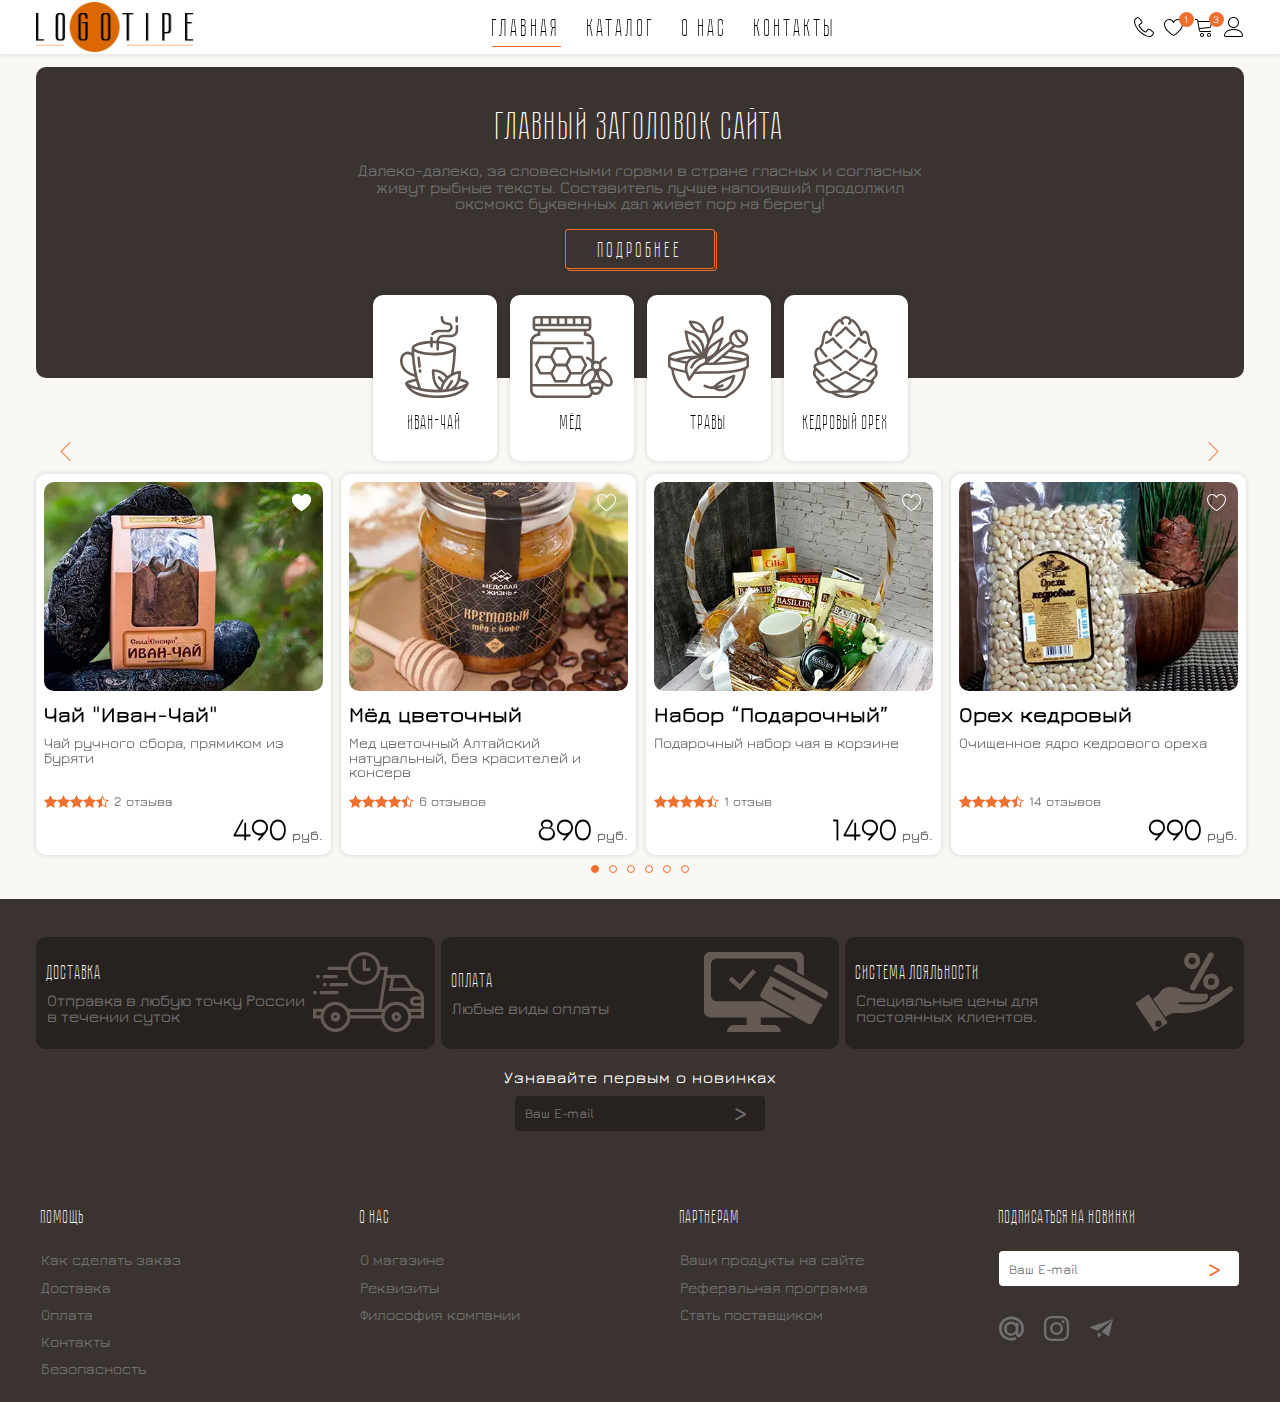
==== index.html @ 1c555ae3 "start project" ====
<!DOCTYPE html>
<html lang="en">
<head>
	<meta charset="UTF-8">
	<meta name="viewport" content="width=device-width, initial-scale=1, maximum-scale=1">
	<meta http-equiv="X-UA-Compatible" content="ae=edge">
	<meta name="format-detection" content="telephone=no">
	<title>Document</title>
	<meta name="keywords" content="keywords">
	<meta name="Description" content="Description">
	<meta property="og:url" content="https://site.ru">
	<meta property="og:image" content="https://site.ru/img/image.jpg">
	<link rel="shortcut icon" href="img/icons/favicon.ico">
	<link rel="stylesheet" href="css/libs.min.css">
	<link rel="stylesheet" href="css/style.min.css">
</head>

<body>
	<div class="wrapper">
		<div class="content">
			<header class="header">
	<div class="header__container _container">
		<div class="header__body">
			<a class="header__logo" href="#" title="На главную">
				<img src="img/logo.png" alt="Logotipe">
			</a>
			<div class="header__menu menu">
				<div class="menu__btn">
					<span></span>
				</div>
				<nav class="menu__body">
					<ul class="menu__list">
						<li class="menu__row">
							<a class="menu__link _active" href="#" title="На главную">Главная</a>
						</li>
						<li class="menu__row">
							<a class="menu__link " href="#" title="В каталог">Каталог</a>
						</li>
						<li class="menu__row">
							<a class="menu__link " href="#" title="О нас">О нас</a>
						</li>
						<li class="menu__row">
							<a class="menu__link " href="#" title="Наши контакты">Контакты</a>
						</li>
					</ul>
				</nav>
			</div>
			<div class="header__buttons">
				<a class="header__btn header__phone" href="tel:+79140095858" target="blank" title="Позвонить">
					<img src="img/phone.svg" alt="Tel on phone">
				</a>
				<a class="header__btn header__favorites" href="#" title="Избранное">
					<img src="img/heart_top.svg" alt="Favorites">
					<span class="header__quantity quantity__favorites">1</span>
				</a>
				<a class="header__btn header__cart" href="#" title="Корзина">
					<img src="img/cart.svg" alt="Cart">
					<span class="header__quantity quantity__cart">3</span>
				</a>
				<a class="header__btn header__profile" href="#" title="Профиль">
					<img src="img/user.svg" alt="Profile">
				</a>
			</div>
		</div>
	</div>
</header>
			<main class="main">
				<section class="top">
					<div class="_container">
						<div class="top__body">
							<h1 class="top__title">Главный заголовок сайта</h1>
							<p class="top__descr">Далеко-далеко, за словесными горами в стране гласных и согласных живут рыбные
								тексты. Составитель лучше напоивший продолжил оксмокс буквенных дал живет пор на берегу!</p>
							<a href="#" class="top__btn btn" title="Подробнее"><span>Подробнее</span></a>
						</div>
						<div class="top__categories categories">
							<nav class="categories__menu">
								<ul class="categories__list">
									<li class="categories__row">
										<a class="categories__link" href="#" title="Иван-Чай">
											<img class="categories__icon" src="img/tea.svg" alt="Tea" />
											<div class="categories__name">Иван-Чай</div>
										</a>
									</li>
									<li class="categories__row">
										<a class="categories__link" href="#" title="Мёд">
											<img class="categories__icon" src="img/honey.svg" alt="Honey" />
											<div class="categories__name">Мёд</div>
										</a>
									</li>
									<li class="categories__row">
										<a class="categories__link" href="#" title="Травы">
											<img class="categories__icon" src="img/herbs.svg" alt="Herbs" />
											<div class="categories__name">Травы</div>
										</a>
									</li>
									<li class="categories__row">
										<a class="categories__link" href="#" title="Кедровый орех">
											<img class="categories__icon" src="img/cone.svg" alt="Nut" />
											<div class="categories__name">Кедровый орех</div>
										</a>
									</li>
								</ul>
							</nav>
						</div>
					</div>
				</section>
				<section class="popular">
	<div class="popular__container _container">
		<div class="popular__slider">
			<div class="popular__slide">
				<article class="popular__card card">
					<button class="card__favorite _select" title="В избранное">
						<img src="img/heart.svg" alt="Favorites">
					</button>
					<div class="card__wrapper">
						<a class="card__img" href="#" title="Подробнее">
							<picture>
								<source type="image/webp" srcset="img/tea.webp">
								<img src="img/tea.jpg" alt="Tea">
							</picture>
						</a>
						<a class="card__name" href="#" title="Подробнее">
							<h3>Чай "Иван-Чай"</h3>
						</a>
						<p class="card__descr">
							Чай ручного сбора, прямиком из Буряти
						</p>
					</div>
					<div class="card__info">
						<div class="card__rating rating">
							<div class="rating__stars rating__static"></div>
							<div class="rating__info">
								2
							</div>
						</div>
						<div class="card__price">
							490<span>руб.</span>
						</div>
					</div>
				</article>
			</div>
			<div class="popular__slide">
				<article class="popular__card card">
					<button class="card__favorite" title="В избранное">
						<img src="img/heart.svg" alt="Favorites">
					</button>
					<a class="card__img" href="#" title="Подробнее">
						<picture>
							<source type="image/webp" srcset="img/honey.webp">
							<img src="img/honey.jpg" alt="Tea">
						</picture>
					</a>
					<a class="card__name" href="#" title="Подробнее">
						<h3>Мёд цветочный</h3>
					</a>
					<p class="card__descr">
						Мед цветочный Алтайский натуральный, без красителей и консерв
					</p>
					<div class="card__info">
						<div class="card__rating rating">
							<div class="rating__stars rating__static"></div>
							<div class="rating__info">
								6
							</div>
						</div>
						<div class="card__price">
							890<span>руб.</span>
						</div>
					</div>
				</article>
			</div>
			<div class="popular__slide">
				<article class="popular__card card">
					<button class="card__favorite" title="В избранное">
						<img src="img/heart.svg" alt="Favorites">
					</button>
					<a class="card__img" href="#" title="Подробнее">
						<picture>
							<source type="image/webp" srcset="img/set.webp">
							<img src="img/set.jpg" alt="Tea">
						</picture>
					</a>
					<a class="card__name" href="#" title="Подробнее">
						<h3>Набор “Подарочный”</h3>
					</a>
					<p class="card__descr">
						Подарочный набор чая в корзине
					</p>
					<div class="card__info">
						<div class="card__rating rating">
							<div class="rating__stars rating__static"></div>
							<div class="rating__info">
								1
							</div>
						</div>
						<div class="card__price">
							1490<span>руб.</span>
						</div>
					</div>
				</article>
			</div>
			<div class="popular__slide">
				<article class="popular__card card">
					<button class="card__favorite" title="В избранное">
						<img src="img/heart.svg" alt="Favorites">
					</button>
					<a class="card__img" href="#" title="Подробнее">
						<picture>
							<source type="image/webp" srcset="img/nut.webp">
							<img src="img/nut.jpg" alt="Tea">
						</picture>
					</a>
					<a class="card__name" href="#" title="Подробнее">
						<h3>Орех кедровый</h3>
					</a>
					<p class="card__descr">
						Очищенное ядро кедрового ореха
					</p>
					<div class="card__info">
						<div class="card__rating rating">
							<div class="rating__stars rating__static"></div>
							<div class="rating__info">
								14
							</div>
						</div>
						<div class="card__price">
							990<span>руб.</span>
						</div>
					</div>
				</article>
			</div>
			<div class="popular__slide">
				<article class="popular__card card">
					<button class="card__favorite" title="В избранное">
						<img src="img/heart.svg" alt="Favorites">
					</button>
					<a class="card__img" href="#" title="Подробнее">
						<picture>
							<source type="image/webp" srcset="img/tea_2.webp">
							<img src="img/tea_2.jpg" alt="Tea">
						</picture>
					</a>
					<a class="card__name" href="#" title="Подробнее">
						<h3>Чай "Иван-Чай"</h3>
					</a>
					<p class="card__descr">
						Чай ручного сбора, прямиком из Буряти
					</p>
					<div class="card__info">
						<div class="card__rating rating">
							<div class="rating__stars rating__static"></div>
							<div class="rating__info">
								10
							</div>
						</div>
						<div class="card__price">
							590<span>руб.</span>
						</div>
					</div>
				</article>
			</div>
			<div class="popular__slide">
				<article class="popular__card card">
					<button class="card__favorite" title="В избранное">
						<img src="img/heart.svg" alt="Favorites">
					</button>
					<a class="card__img" href="#" title="Подробнее">
						<picture>
							<source type="image/webp" srcset="img/set.webp">
							<img src="img/set.jpg" alt="Tea">
						</picture>
					</a>
					<a class="card__name" href="#" title="Подробнее">
						<h3>Набор "Подарочный"</h3>
					</a>
					<p class="card__descr">
						Чай ручного сбора, прямиком из Буряти
					</p>
					<div class="card__info">
						<div class="card__rating rating">
							<div class="rating__stars rating__static"></div>
							<div class="rating__info">
								22
							</div>
						</div>
						<div class="card__price">
							1990<span>руб.</span>
						</div>
					</div>
				</article>
			</div>
		</div>
	</div>
	</div>
</section>
				<section class="advantages">
					<div class="advantages__container _container">
						<div class="advantages__inner">
							<div class="advantages__item">
								<div class="advantages__text">
									<h4 class="advantages__title">
										Доставка
									</h4>
									<p class="advantages__descr">
										Отправка в любую точку России в течении суток
									</p>
								</div>
								<div class="advantages__image">
									<img src="img/delivery.svg" alt="">
								</div>
							</div>
							<div class="advantages__item">
								<div class="advantages__text">
									<h4 class="advantages__title">
										Оплата
									</h4>
									<p class="advantages__descr">
										Любые виды оплаты
									</p>
								</div>
								<div class="advantages__image">
									<img src="img/pay.svg" alt="">
								</div>
							</div>
							<div class="advantages__item">
								<div class="advantages__text">
									<h4 class="advantages__title">
										Система лояльности
									</h4>
									<p class="advantages__descr">
										Специальные цены для постоянных клиентов.
									</p>
								</div>
								<div class="advantages__image">
									<img src="img/discount.svg" alt="">
								</div>
							</div>
						</div>
						<div class="advantages__form news__form form">
							<div class="form__title">
								Узнавайте первым о новинках
							</div>
							<form action="#" class="form__body" id="form">
								<input class="form__input" name="mail" type="email" placeholder="Ваш E-mail" required>
								<button class="form__button" type="submit">></button>
							</form>
						</div>
					</div>
				</section>
			</main>
		</div>
		<footer class="footer">
	<div class="footer__container _container">
		<div class="footer__body">
			<div class="footer__item">
				<div class="footer__title">
					Помощь
				</div>
				<ul class="footer__list">
					<li class="footer__row">
						<a href="#" class="footer__link">
							Как сделать заказ
						</a>
					</li>
					<li class="footer__row">
						<a href="#" class="footer__link">
							Доставка
						</a>
					</li>
					<li class="footer__row">
						<a href="#" class="footer__link">
							Оплата
						</a>
					</li>
					<li class="footer__row">
						<a href="#" class="footer__link">
							Контакты
						</a>
					</li>
					<li class="footer__row">
						<a href="#" class="footer__link">
							Безопасность
						</a>
					</li>
				</ul>
			</div>
			<div class="footer__item">
				<div class="footer__title">
					О нас
				</div>
				<ul class="footer__list">
					<li class="footer__row">
						<a href="#" class="footer__link">
							О магазине
						</a>
					</li>
					<li class="footer__row">
						<a href="#" class="footer__link">
							Реквизиты
						</a>
					</li>
					<li class="footer__row">
						<a href="#" class="footer__link">
							Философия компании
						</a>
					</li>
				</ul>
			</div>
			<div class="footer__item">
				<div class="footer__title">
					Партнерам
				</div>
				<ul class="footer__list">
					<li class="footer__row">
						<a href="#" class="footer__link">
							Ваши продукты на сайте
						</a>
					</li>
					<li class="footer__row">
						<a href="#" class="footer__link">
							Реферальная программа
						</a>
					</li>
					<li class="footer__row">
						<a href="#" class="footer__link">
							Стать поставщиком
						</a>
					</li>
				</ul>
			</div>
			<div class="footer__item">
				<div class="footer__title">
					Подписаться на новинки
				</div>
				<div class="footer__form news__form form">
					<form action="#" class="form__body" id="form">
						<input class="form__input" name="mail" type="email" placeholder="Ваш E-mail" required>
						<button class="form__button" type="submit">></button>
					</form>
				</div>
				<ul class="footer__social social">
					<li class="social__row">
						<a href="#" class="social__link email">
							<svg xmlns="http://www.w3.org/2000/svg" width="25" height="25" viewBox="0 0 163.625 156.937">
								<path fill="#fff"
									d="M127.584,98.321c-0.931-18.087-14.359-28.966-30.573-28.966H96.4c-18.712,0-29.092,14.716-29.092,31.432,0,18.712,12.557,30.535,29.022,30.535,18.354,0,30.424-13.443,31.3-29.347Zm-31.1-45.15c12.505,0,24.264,5.526,32.893,14.18v0.031c0-4.153,2.8-7.285,6.679-7.285l0.982-.006c6.072,0,7.317,5.743,7.317,7.562l0.032,64.591c-0.43,4.229,4.363,6.412,7.02,3.7,10.374-10.659,22.779-54.793-6.448-80.363-27.241-23.84-63.8-19.913-83.234-6.514C41.064,63.316,27.841,94.86,40.687,124.485c14,32.314,54.07,41.951,77.883,32.334,12.06-4.863,17.629,11.435,5.105,16.759-18.923,8.057-71.592,7.246-96.2-35.366-16.625-28.778-15.742-79.4,28.348-105.637,33.728-20.069,78.2-14.517,105.009,13.485,28.028,29.274,26.394,84.089-.945,105.394-12.386,9.683-30.784.262-30.666-13.847L129.1,133a46.023,46.023,0,0,1-32.608,13.549c-24.707,0-46.445-21.731-46.445-46.435,0-24.948,21.738-46.938,46.445-46.938h0"
									transform="translate(-17.531 -20.594)" />
							</svg>
						</a>
					</li>
					<li class="social__row">
						<a href="#" class="social__link instagram">
							<svg xmlns="http://www.w3.org/2000/svg" width="25" height="25" viewBox="0 0 152.781 152.782">
								<path fill="#fff"
									d="M99.651,37.176c20.4,0,22.814.078,30.869,0.445,7.448,0.34,11.493,1.584,14.185,2.63a25.293,25.293,0,0,1,14.5,14.5c1.046,2.691,2.291,6.736,2.631,14.183,0.367,8.054.445,10.47,0.445,30.865s-0.078,22.81-.445,30.865c-0.34,7.447-1.585,11.491-2.631,14.183a25.3,25.3,0,0,1-14.5,14.5c-2.692,1.046-6.737,2.291-14.185,2.63-8.054.368-10.47,0.446-30.869,0.446s-22.815-.078-30.869-0.446c-7.448-.339-11.493-1.584-14.185-2.63a25.293,25.293,0,0,1-14.5-14.5c-1.046-2.692-2.291-6.736-2.63-14.183-0.367-8.055-.445-10.47-0.445-30.865s0.078-22.811.445-30.865c0.34-7.447,1.584-11.492,2.63-14.183a25.3,25.3,0,0,1,14.5-14.5c2.692-1.046,6.737-2.29,14.185-2.63,8.056-.367,10.472-0.445,30.869-0.445m0-13.763c-20.747,0-23.348.088-31.5,0.459-8.131.371-13.684,1.662-18.544,3.551A39.06,39.06,0,0,0,27.269,49.762c-1.889,4.859-3.18,10.411-3.551,18.541-0.372,8.147-.46,10.748-0.46,31.492s0.088,23.345.46,31.492c0.371,8.13,1.662,13.683,3.551,18.541a39.06,39.06,0,0,0,22.342,22.339c4.859,1.888,10.412,3.18,18.544,3.551,8.148,0.371,10.749.459,31.5,0.459s23.349-.088,31.5-0.459,13.685-1.663,18.544-3.551a39.058,39.058,0,0,0,22.342-22.339c1.888-4.858,3.18-10.411,3.551-18.541,0.372-8.147.459-10.748,0.459-31.492s-0.087-23.345-.459-31.492c-0.371-8.13-1.663-13.682-3.551-18.541a39.058,39.058,0,0,0-22.342-22.339c-4.859-1.888-10.412-3.18-18.544-3.551s-10.749-.459-31.5-0.459h0Zm0,37.159A39.223,39.223,0,1,0,138.88,99.8,39.226,39.226,0,0,0,99.651,60.572Zm0,64.684A25.461,25.461,0,1,1,125.115,99.8,25.462,25.462,0,0,1,99.651,125.256ZM149.6,59.023a9.168,9.168,0,1,1-9.168-9.166A9.167,9.167,0,0,1,149.6,59.023Z"
									transform="translate(-23.25 -23.406)" />
							</svg>
						</a>
					</li>
					<li class="social__row">
						<a href="#" class="social__link telegram">
							<svg version="1.1" xmlns="http://www.w3.org/2000/svg" width="25" height="25" viewBox="0 0 20 20">
								<path fill="#fff"
									d="M18.64 2.634c-0.344 0.121-17.321 6.104-17.656 6.222-0.284 0.1-0.347 0.345-0.010 0.479 0.401 0.161 3.796 1.521 3.796 1.521v0l2.25 0.901c0 0 10.838-7.958 10.984-8.066 0.148-0.108 0.318 0.095 0.211 0.211s-7.871 8.513-7.871 8.513v0.002l-0.452 0.503 0.599 0.322c0 0 4.65 2.504 4.982 2.682 0.291 0.156 0.668 0.027 0.752-0.334 0.099-0.426 2.845-12.261 2.906-12.525 0.079-0.343-0.148-0.552-0.491-0.431zM7 17.162c0 0.246 0.139 0.315 0.331 0.141 0.251-0.229 2.85-2.561 2.85-2.561l-3.181-1.644v4.064z">
								</path>
							</svg>
						</a>
					</li>
				</ul>
			</div>
		</div>
	</div>
</footer>
	</div>
	
	<script src="js/libs.min.js"></script>
<script src="js/script.min.js"></script>
</body>

</html>
---- css/libs.min.css ----
.fancybox-caption,.fancybox-infobar,.slick-slide.dragging img{pointer-events:none}.fancybox-infobar,.fancybox-slide--image .fancybox-content{-webkit-user-select:none;-moz-user-select:none;-ms-user-select:none}.fancybox-container,.fancybox-slide{width:100%;-webkit-backface-visibility:hidden}.fancybox-container,.fancybox-slide,.fancybox-slide--image .fancybox-content,.fancybox-thumbs__list a{-webkit-backface-visibility:hidden}body.compensate-for-scrollbar{overflow:hidden}.fancybox-outer,.fancybox-thumbs{-webkit-overflow-scrolling:touch}.fancybox-active{height:auto}.fancybox-is-hidden{left:-9999px;margin:0;position:absolute!important;top:-9999px;visibility:hidden}.fancybox-container{height:100%;left:0;outline:0;position:fixed;-webkit-tap-highlight-color:transparent;top:0;-ms-touch-action:manipulation;touch-action:manipulation;-webkit-transform:translateZ(0);transform:translateZ(0);z-index:99992}.fancybox-container *{-webkit-box-sizing:border-box;box-sizing:border-box}.fancybox-bg,.fancybox-inner,.fancybox-outer,.fancybox-stage{bottom:0;left:0;position:absolute;right:0;top:0}.fancybox-outer{overflow-y:auto}.fancybox-bg{background:#1e1e1e;opacity:0;-webkit-transition-duration:inherit;-o-transition-duration:inherit;transition-duration:inherit;-webkit-transition-property:opacity;-o-transition-property:opacity;transition-property:opacity;-webkit-transition-timing-function:cubic-bezier(.47,0,.74,.71);-o-transition-timing-function:cubic-bezier(.47,0,.74,.71);transition-timing-function:cubic-bezier(.47,0,.74,.71)}.fancybox-is-open .fancybox-bg{opacity:.9;-webkit-transition-timing-function:cubic-bezier(.22,.61,.36,1);-o-transition-timing-function:cubic-bezier(.22,.61,.36,1);transition-timing-function:cubic-bezier(.22,.61,.36,1)}.fancybox-caption,.fancybox-infobar,.fancybox-navigation .fancybox-button,.fancybox-toolbar{direction:ltr;opacity:0;position:absolute;-webkit-transition:opacity .25s ease,visibility 0s ease .25s;-o-transition:opacity .25s ease,visibility 0s ease .25s;transition:opacity .25s ease,visibility 0s ease .25s;visibility:hidden;z-index:99997}.fancybox-show-caption .fancybox-caption,.fancybox-show-infobar .fancybox-infobar,.fancybox-show-nav .fancybox-navigation .fancybox-button,.fancybox-show-toolbar .fancybox-toolbar{opacity:1;-webkit-transition:opacity .25s ease 0s,visibility 0s ease 0s;-o-transition:opacity .25s ease 0s,visibility 0s ease 0s;transition:opacity .25s ease 0s,visibility 0s ease 0s;visibility:visible}.fancybox-infobar{color:#ccc;font-size:13px;-webkit-font-smoothing:subpixel-antialiased;height:44px;left:0;line-height:44px;min-width:44px;mix-blend-mode:difference;padding:0 10px;top:0;-webkit-touch-callout:none;user-select:none}.fancybox-toolbar{right:0;top:0}.fancybox-stage{direction:ltr;overflow:visible;-webkit-transform:translateZ(0);transform:translateZ(0);z-index:99994}.fancybox-is-open .fancybox-stage{overflow:hidden}.fancybox-slide{display:none;height:100%;left:0;outline:0;overflow:auto;-webkit-overflow-scrolling:touch;padding:44px;position:absolute;text-align:center;top:0;-webkit-transition-property:opacity,-webkit-transform;-o-transition-property:transform,opacity;transition-property:transform,opacity;transition-property:transform,opacity,-webkit-transform;white-space:normal;z-index:99994}.fancybox-slide::before{content:'';display:inline-block;font-size:0;height:100%;vertical-align:middle;width:0}.fancybox-is-sliding .fancybox-slide,.fancybox-slide--current,.fancybox-slide--next,.fancybox-slide--previous{display:block}.fancybox-slide--image{overflow:hidden;padding:44px 0}.fancybox-slide--image::before{display:none}.fancybox-slide--html{padding:6px}.fancybox-content{background:#fff;display:inline-block;margin:0;max-width:100%;overflow:auto;-webkit-overflow-scrolling:touch;padding:44px;position:relative;text-align:left;vertical-align:middle}.fancybox-slide--image .fancybox-content{-webkit-animation-timing-function:cubic-bezier(.5,0,.14,1);animation-timing-function:cubic-bezier(.5,0,.14,1);background:no-repeat;background-size:100% 100%;left:0;max-width:none;overflow:visible;padding:0;position:absolute;top:0;-ms-transform-origin:top left;-webkit-transform-origin:top left;transform-origin:top left;-webkit-transition-property:opacity,-webkit-transform;-o-transition-property:transform,opacity;transition-property:transform,opacity;transition-property:transform,opacity,-webkit-transform;user-select:none;z-index:99995}.fancybox-image,.fancybox-share__button,.fancybox-spaceball{-webkit-user-select:none;-moz-user-select:none;-ms-user-select:none}.fancybox-can-zoomOut .fancybox-content{cursor:-webkit-zoom-out;cursor:zoom-out}.fancybox-can-zoomIn .fancybox-content{cursor:-webkit-zoom-in;cursor:zoom-in}.fancybox-can-pan .fancybox-content,.fancybox-can-swipe .fancybox-content{cursor:-webkit-grab;cursor:grab}.fancybox-is-grabbing .fancybox-content{cursor:-webkit-grabbing;cursor:grabbing}.fancybox-container [data-selectable=true]{cursor:text}.fancybox-image,.fancybox-spaceball{background:0 0;border:0;height:100%;left:0;margin:0;max-height:none;max-width:none;padding:0;position:absolute;top:0;user-select:none;width:100%}.fancybox-spaceball{z-index:1}.fancybox-slide--iframe .fancybox-content,.fancybox-slide--map .fancybox-content,.fancybox-slide--pdf .fancybox-content,.fancybox-slide--video .fancybox-content{height:100%;overflow:visible;padding:0;width:100%}.fancybox-slide--video .fancybox-content{background:#000}.fancybox-slide--map .fancybox-content{background:#e5e3df}.fancybox-slide--iframe .fancybox-content{background:#fff}.fancybox-iframe,.fancybox-video{background:0 0;border:0;display:block;height:100%;margin:0;overflow:hidden;padding:0;width:100%}.fancybox-iframe{left:0;position:absolute;top:0}.fancybox-error{background:#fff;cursor:default;max-width:400px;padding:40px;width:100%}.fancybox-error p{color:#444;font-size:16px;line-height:20px;margin:0;padding:0}.fancybox-button{background:rgba(30,30,30,.6);border:0;border-radius:0;-webkit-box-shadow:none;box-shadow:none;cursor:pointer;display:inline-block;height:44px;margin:0;padding:10px;position:relative;-webkit-transition:color .2s;-o-transition:color .2s;transition:color .2s;vertical-align:top;visibility:inherit;width:44px}.fancybox-button,.fancybox-button:link,.fancybox-button:visited{color:#ccc}.fancybox-button:hover{color:#fff}.fancybox-button:focus{outline:0}.fancybox-button.fancybox-focus{outline:dotted 1px}.fancybox-button[disabled],.fancybox-button[disabled]:hover{color:#888;cursor:default;outline:0}.fancybox-button div{height:100%}.fancybox-button svg{display:block;height:100%;overflow:visible;position:relative;width:100%}.fancybox-button--fsenter svg:nth-child(2),.fancybox-button--fsexit svg:nth-child(1),.fancybox-button--pause svg:nth-child(1),.fancybox-button--play svg:nth-child(2),.fancybox-is-scaling .fancybox-close-small,.fancybox-is-zoomable.fancybox-can-pan .fancybox-close-small{display:none}.fancybox-button svg path{fill:currentColor;stroke-width:0}.fancybox-progress{background:#ff5268;height:2px;left:0;position:absolute;right:0;top:0;-ms-transform:scaleX(0);-webkit-transform:scaleX(0);transform:scaleX(0);-ms-transform-origin:0;-webkit-transform-origin:0;transform-origin:0;-webkit-transition-property:-webkit-transform;-o-transition-property:transform;transition-property:transform;transition-property:transform,-webkit-transform;-webkit-transition-timing-function:linear;-o-transition-timing-function:linear;transition-timing-function:linear;z-index:99998}.fancybox-close-small{background:0 0;border:0;border-radius:0;color:#ccc;cursor:pointer;opacity:.8;padding:8px;position:absolute;right:-12px;top:-44px;z-index:401}.fancybox-close-small:hover{color:#fff;opacity:1}.fancybox-slide--html .fancybox-close-small{color:currentColor;padding:10px;right:0;top:0}.fancybox-slide--image.fancybox-is-scaling .fancybox-content{overflow:hidden}.fancybox-navigation .fancybox-button{background-clip:content-box;height:100px;opacity:0;position:absolute;top:calc(50% - 50px);width:70px}.fancybox-navigation .fancybox-button div{padding:7px}.fancybox-navigation .fancybox-button--arrow_left{left:0;left:env(safe-area-inset-left);padding:31px 26px 31px 6px}.fancybox-navigation .fancybox-button--arrow_right{padding:31px 6px 31px 26px;right:0;right:env(safe-area-inset-right)}.fancybox-caption{background:-webkit-gradient(linear,left bottom,left top,from(rgba(0,0,0,.85)),color-stop(50%,rgba(0,0,0,.3)),color-stop(65%,rgba(0,0,0,.15)),color-stop(75.5%,rgba(0,0,0,.075)),color-stop(82.85%,rgba(0,0,0,.037)),color-stop(88%,rgba(0,0,0,.019)),to(rgba(0,0,0,0)));background:-o-linear-gradient(bottom,rgba(0,0,0,.85) 0,rgba(0,0,0,.3) 50%,rgba(0,0,0,.15) 65%,rgba(0,0,0,.075) 75.5%,rgba(0,0,0,.037) 82.85%,rgba(0,0,0,.019) 88%,rgba(0,0,0,0) 100%);background:linear-gradient(to top,rgba(0,0,0,.85) 0,rgba(0,0,0,.3) 50%,rgba(0,0,0,.15) 65%,rgba(0,0,0,.075) 75.5%,rgba(0,0,0,.037) 82.85%,rgba(0,0,0,.019) 88%,rgba(0,0,0,0) 100%);bottom:0;color:#eee;font-size:14px;font-weight:400;left:0;line-height:1.5;padding:75px 44px 25px;right:0;text-align:center;z-index:99996}@supports (padding:max(0px)){.fancybox-caption{padding:75px max(44px,env(safe-area-inset-right)) max(25px,env(safe-area-inset-bottom)) max(44px,env(safe-area-inset-left))}}.fancybox-caption--separate{margin-top:-50px}.fancybox-caption__body{max-height:50vh;overflow:auto;pointer-events:all}.fancybox-caption a,.fancybox-caption a:link,.fancybox-caption a:visited{color:#ccc;text-decoration:none}.fancybox-caption a:hover{color:#fff;text-decoration:underline}.fancybox-loading{-webkit-animation:fancybox-rotate 1s linear infinite;animation:fancybox-rotate 1s linear infinite;background:0 0;border:4px solid #888;border-bottom-color:#fff;border-radius:50%;height:50px;left:50%;margin:-25px 0 0 -25px;opacity:.7;padding:0;position:absolute;top:50%;width:50px;z-index:99999}@-webkit-keyframes fancybox-rotate{100%{-webkit-transform:rotate(360deg);transform:rotate(360deg)}}@keyframes fancybox-rotate{100%{-webkit-transform:rotate(360deg);transform:rotate(360deg)}}.fancybox-animated{-webkit-transition-timing-function:cubic-bezier(0,0,.25,1);-o-transition-timing-function:cubic-bezier(0,0,.25,1);transition-timing-function:cubic-bezier(0,0,.25,1)}.fancybox-fx-slide.fancybox-slide--previous{opacity:0;-webkit-transform:translate3d(-100%,0,0);transform:translate3d(-100%,0,0)}.fancybox-fx-slide.fancybox-slide--next{opacity:0;-webkit-transform:translate3d(100%,0,0);transform:translate3d(100%,0,0)}.fancybox-fx-slide.fancybox-slide--current{opacity:1;-webkit-transform:translate3d(0,0,0);transform:translate3d(0,0,0)}.fancybox-fx-fade.fancybox-slide--next,.fancybox-fx-fade.fancybox-slide--previous{opacity:0;-webkit-transition-timing-function:cubic-bezier(.19,1,.22,1);-o-transition-timing-function:cubic-bezier(.19,1,.22,1);transition-timing-function:cubic-bezier(.19,1,.22,1)}.fancybox-fx-fade.fancybox-slide--current{opacity:1}.fancybox-fx-zoom-in-out.fancybox-slide--previous{opacity:0;-webkit-transform:scale3d(1.5,1.5,1.5);transform:scale3d(1.5,1.5,1.5)}.fancybox-fx-zoom-in-out.fancybox-slide--next{opacity:0;-webkit-transform:scale3d(.5,.5,.5);transform:scale3d(.5,.5,.5)}.fancybox-fx-zoom-in-out.fancybox-slide--current{opacity:1;-webkit-transform:scale3d(1,1,1);transform:scale3d(1,1,1)}.fancybox-fx-rotate.fancybox-slide--previous{opacity:0;-ms-transform:rotate(-360deg);-webkit-transform:rotate(-360deg);transform:rotate(-360deg)}.fancybox-fx-rotate.fancybox-slide--next{opacity:0;-ms-transform:rotate(360deg);-webkit-transform:rotate(360deg);transform:rotate(360deg)}.fancybox-fx-rotate.fancybox-slide--current{opacity:1;-ms-transform:rotate(0);-webkit-transform:rotate(0);transform:rotate(0)}.fancybox-fx-circular.fancybox-slide--previous{opacity:0;-webkit-transform:scale3d(0,0,0) translate3d(-100%,0,0);transform:scale3d(0,0,0) translate3d(-100%,0,0)}.fancybox-fx-circular.fancybox-slide--next{opacity:0;-webkit-transform:scale3d(0,0,0) translate3d(100%,0,0);transform:scale3d(0,0,0) translate3d(100%,0,0)}.fancybox-fx-circular.fancybox-slide--current{opacity:1;-webkit-transform:scale3d(1,1,1) translate3d(0,0,0);transform:scale3d(1,1,1) translate3d(0,0,0)}.fancybox-fx-tube.fancybox-slide--previous{-webkit-transform:translate3d(-100%,0,0) scale(.1) skew(-10deg);transform:translate3d(-100%,0,0) scale(.1) skew(-10deg)}.fancybox-fx-tube.fancybox-slide--next{-webkit-transform:translate3d(100%,0,0) scale(.1) skew(10deg);transform:translate3d(100%,0,0) scale(.1) skew(10deg)}.fancybox-fx-tube.fancybox-slide--current{-webkit-transform:translate3d(0,0,0) scale(1);transform:translate3d(0,0,0) scale(1)}@media all and (max-height:576px){.fancybox-slide{padding-left:6px;padding-right:6px}.fancybox-slide--image{padding:6px 0}.fancybox-close-small{right:-6px}.fancybox-slide--image .fancybox-close-small{background:#4e4e4e;color:#f2f4f6;height:36px;opacity:1;padding:6px;right:0;top:0;width:36px}.fancybox-caption{padding-left:12px;padding-right:12px}@supports (padding:max(0px)){.fancybox-caption{padding-left:max(12px,env(safe-area-inset-left));padding-right:max(12px,env(safe-area-inset-right))}}}.fancybox-share{background:#f4f4f4;border-radius:3px;max-width:90%;padding:30px;text-align:center}.fancybox-share h1{color:#222;font-size:35px;font-weight:700;margin:0 0 20px}.fancybox-share p{margin:0;padding:0}.fancybox-share__button{border:0;border-radius:3px;display:inline-block;font-size:14px;font-weight:700;line-height:40px;margin:0 5px 10px;min-width:130px;padding:0 15px;text-decoration:none;-webkit-transition:all .2s;-o-transition:all .2s;transition:all .2s;user-select:none;white-space:nowrap}.fancybox-share__button:link,.fancybox-share__button:visited{color:#fff}.fancybox-share__button:hover{text-decoration:none}.fancybox-share__button--fb{background:#3b5998}.fancybox-share__button--fb:hover{background:#344e86}.fancybox-share__button--pt{background:#bd081d}.fancybox-share__button--pt:hover{background:#aa0719}.fancybox-share__button--tw{background:#1da1f2}.fancybox-share__button--tw:hover{background:#0d95e8}.fancybox-share__button svg{height:25px;margin-right:7px;position:relative;top:-1px;vertical-align:middle;width:25px}.fancybox-share__button svg path{fill:#fff}.fancybox-share__input{background:0 0;border:0;border-bottom:1px solid #d7d7d7;border-radius:0;color:#5d5b5b;font-size:14px;margin:10px 0 0;outline:0;padding:10px 15px;width:100%}.fancybox-thumbs{background:#ddd;bottom:0;display:none;margin:0;-ms-overflow-style:-ms-autohiding-scrollbar;padding:2px 2px 4px;position:absolute;right:0;-webkit-tap-highlight-color:transparent;top:0;width:212px;z-index:99995}.fancybox-show-thumbs .fancybox-thumbs,.slick-list,.slick-slider,.slick-track{display:block}.fancybox-thumbs-x{overflow-x:auto;overflow-y:hidden}.fancybox-show-thumbs .fancybox-inner{right:212px}.fancybox-thumbs__list{font-size:0;height:100%;list-style:none;margin:0;overflow-x:hidden;overflow-y:auto;padding:0;position:absolute;position:relative;white-space:nowrap;width:100%}.fancybox-thumbs-x .fancybox-thumbs__list{overflow:hidden}.fancybox-thumbs-y .fancybox-thumbs__list::-webkit-scrollbar{width:7px}.fancybox-thumbs-y .fancybox-thumbs__list::-webkit-scrollbar-track{background:#fff;border-radius:10px;-webkit-box-shadow:inset 0 0 6px rgba(0,0,0,.3);box-shadow:inset 0 0 6px rgba(0,0,0,.3)}.fancybox-thumbs-y .fancybox-thumbs__list::-webkit-scrollbar-thumb{background:#2a2a2a;border-radius:10px}.fancybox-thumbs__list a{backface-visibility:hidden;background-color:rgba(0,0,0,.1);background-position:center center;background-repeat:no-repeat;background-size:cover;cursor:pointer;float:left;height:75px;margin:2px;max-height:calc(100% - 8px);max-width:calc(50% - 4px);outline:0;overflow:hidden;padding:0;position:relative;-webkit-tap-highlight-color:transparent;width:100px}.fancybox-thumbs__list a::before{border:6px solid #ff5268;bottom:0;content:'';left:0;opacity:0;position:absolute;right:0;top:0;-webkit-transition:all .2s cubic-bezier(.25,.46,.45,.94);-o-transition:all .2s cubic-bezier(.25,.46,.45,.94);transition:all .2s cubic-bezier(.25,.46,.45,.94);z-index:99991}.fancybox-thumbs__list a:focus::before{opacity:.5}.fancybox-thumbs__list a.fancybox-thumbs-active::before{opacity:1}@media all and (max-width:576px){.fancybox-thumbs{width:110px}.fancybox-show-thumbs .fancybox-inner{right:110px}.fancybox-thumbs__list a{max-width:calc(100% - 10px)}}.slick-slider{position:relative;-webkit-box-sizing:border-box;box-sizing:border-box;-webkit-user-select:none;-moz-user-select:none;-ms-user-select:none;user-select:none;-webkit-touch-callout:none;-khtml-user-select:none;-ms-touch-action:pan-y;touch-action:pan-y;-webkit-tap-highlight-color:transparent}.slick-list{position:relative;overflow:hidden;margin:0;padding:0}.slick-list:focus{outline:0}.slick-list.dragging{cursor:pointer;cursor:hand}.slick-slider .slick-list,.slick-slider .slick-track{-webkit-transform:translate3d(0,0,0);-ms-transform:translate3d(0,0,0);transform:translate3d(0,0,0)}.slick-track{position:relative;top:0;left:0;margin-left:auto;margin-right:auto}.slick-track:after,.slick-track:before{display:table;content:''}.slick-track:after{clear:both}.slick-loading .slick-track{visibility:hidden}.slick-slide{display:none;float:left;height:100%;min-height:1px}[dir=rtl] .slick-slide{float:right}.slick-slide img{display:block}.slick-slide.slick-loading img{display:none}.slick-initialized .slick-slide{display:block}.slick-loading .slick-slide{visibility:hidden}.slick-vertical .slick-slide{display:block;height:auto;border:1px solid transparent}.slick-arrow.slick-hidden{display:none}.jq-ry-container{position:relative;padding:0 5px;line-height:0;display:block;cursor:pointer;-webkit-box-sizing:content-box;box-sizing:content-box;direction:ltr}.jq-ry-container[readonly=readonly]{cursor:default}.jq-ry-container>.jq-ry-group-wrapper{position:relative;width:100%}.jq-ry-container>.jq-ry-group-wrapper>.jq-ry-group{position:relative;line-height:0;z-index:10;white-space:nowrap}.jq-ry-container>.jq-ry-group-wrapper>.jq-ry-group>svg{display:inline-block}.jq-ry-container>.jq-ry-group-wrapper>.jq-ry-group.jq-ry-normal-group{width:100%}.jq-ry-container>.jq-ry-group-wrapper>.jq-ry-group.jq-ry-rated-group{width:0;z-index:11;position:absolute;top:0;left:0;overflow:hidden}
---- css/style.min.css ----
﻿@font-face{font-family:"Jura";font-display:swap;src:url("../fonts/Jura-Bold.woff") format("woff"),url("../fonts/Jura-Bold.woff2") format("woff2");font-weight:700;font-style:normal}@font-face{font-family:"Jura";font-display:swap;src:url("../fonts/Jura-Medium.woff") format("woff"),url("../fonts/Jura-Medium.woff2") format("woff2");font-weight:400;font-style:normal}@font-face{font-family:"Pobeda";font-display:swap;src:url("../fonts/Pobeda.woff") format("woff"),url("../fonts/Pobeda.woff2") format("woff2");font-weight:400;font-style:normal}@font-face{font-family:"Konkord";font-display:swap;src:url("../fonts/Konkord-Retro.woff") format("woff"),url("../fonts/Konkord-Retro.woff2") format("woff2");font-weight:400;font-style:normal}html{-webkit-box-sizing:border-box;box-sizing:border-box;height:100%;min-width:320px;position:relative}html *{padding:0;margin:0;border:none;outline:none}*,*::before,*::after{-webkit-box-sizing:inherit;box-sizing:inherit}body{height:100%;min-width:320px;line-height:1;font-family:"Jura", sans-serif;color:#000;font-size:calc(14px + 4 * ((100vw - 320px) / 1600));font-weight:400;background-color:#faf8f5}h1,h2,h3,h4,h5,h6,p{font-weight:inherit;line-height:inherit;font-size:inherit;padding:0;margin:0}textarea{resize:none}input,button,textarea{font-family:inherit}button{cursor:pointer}a{display:inline-block;text-decoration:none;color:inherit}ul,li{list-style:none}.wrapper{display:-webkit-box;display:-ms-flexbox;display:flex;-webkit-box-orient:vertical;-webkit-box-direction:normal;-ms-flex-direction:column;flex-direction:column;min-height:100%}.content{-webkit-box-flex:1;-ms-flex:1 0 auto;flex:1 0 auto}.footer{-webkit-box-flex:0;-ms-flex:0 0 auto;flex:0 0 auto}._container{max-width:1230px;width:100%;margin:0 auto;padding-left:calc(5px + 10 * ((100vw - 320px) / 1600));padding-right:calc(5px + 10 * ((100vw - 320px) / 1600))}@-webkit-keyframes shakeX{from,to{-webkit-transform:translate3d(0, 0, 0);transform:translate3d(0, 0, 0)}66%{-webkit-transform:translate3d(0, -1px, 0);transform:translate3d(0, -1px, 0)}33%{-webkit-transform:translate3d(0, 1px, 0);transform:translate3d(0, 1px, 0)}}@keyframes shakeX{from,to{-webkit-transform:translate3d(0, 0, 0);transform:translate3d(0, 0, 0)}66%{-webkit-transform:translate3d(0, -1px, 0);transform:translate3d(0, -1px, 0)}33%{-webkit-transform:translate3d(0, 1px, 0);transform:translate3d(0, 1px, 0)}}.btn{font-family:'Pobeda', sans-serif;font-size:calc(18px + 6 * ((100vw - 320px) / 1600));position:relative}.btn span{letter-spacing:2px;height:40px;border:1px solid #ef6f2e;border-radius:3px;display:-webkit-inline-box;display:-ms-inline-flexbox;display:inline-flex;-webkit-box-align:center;-ms-flex-align:center;align-items:center;-webkit-box-pack:center;-ms-flex-pack:center;justify-content:center;position:relative;background-color:#3a3330;width:150px;-webkit-transition:background-color .3s;-o-transition:background-color .3s;transition:background-color .3s}.btn::before{content:'';position:absolute;top:2px;left:2px;width:150px;height:40px;border:1px solid #ef6f2e;border-radius:3px}.card{position:relative;max-width:295px;width:100%;min-height:100%;height:100%;overflow:hidden;padding:calc(5px + 5 * ((100vw - 320px) / 1600));background-color:#fff;border-radius:10px;-webkit-box-shadow:0px 0px 5px 0.6px rgba(0,0,0,0.1);box-shadow:0px 0px 5px 0.6px rgba(0,0,0,0.1);display:-webkit-box;display:-ms-flexbox;display:flex;-webkit-box-orient:vertical;-webkit-box-direction:normal;-ms-flex-direction:column;flex-direction:column}.card*:last-child{margin-bottom:0}.card__wrapper{-webkit-box-flex:1;-ms-flex:1 0 auto;flex:1 0 auto}.card__img{display:block;position:relative;padding:0px 0px 75% 0px;border-radius:10px;overflow:hidden;margin-bottom:calc(10px + 5 * ((100vw - 320px) / 1600))}.card__img:before{content:'→';position:absolute;bottom:10px;right:10px;z-index:1;color:#fff;font-size:22px;opacity:0;-webkit-transition:opacity .3s;-o-transition:opacity .3s;transition:opacity .3s;width:-webkit-fit-content;width:-moz-fit-content;width:fit-content;height:-webkit-fit-content;height:-moz-fit-content;height:fit-content}.card__img img{position:absolute;top:0;left:0;width:100%;height:100%;-o-object-fit:cover;object-fit:cover}.card__name{font-weight:700;font-size:calc(18px + 6 * ((100vw - 320px) / 1600));margin-bottom:10px;-webkit-transition:color .2s;-o-transition:color .2s;transition:color .2s}.card__descr{font-size:calc(13px + 3 * ((100vw - 320px) / 1600));color:#717171;margin-bottom:15px;-webkit-box-flex:1;-ms-flex:1 0 auto;flex:1 0 auto}.card__price{text-align:right;font-family:'Konkord', sans-serif;font-weight:700;font-size:calc(24px + 16 * ((100vw - 320px) / 1600))}.card__price span{font-family:'Jura', sans-serif;font-size:calc(12px + 2 * ((100vw - 320px) / 1600));color:#717171;margin-left:5px}.card__favorite{position:absolute;top:20px;right:20px;background-color:transparent;border:none;z-index:5;-webkit-transition:all .3s;-o-transition:all .3s;transition:all .3s}.card__favorite:before{content:'';position:absolute;top:0;left:0;width:20px;height:20px;background-image:url(../img/heart_full.svg);background-repeat:no-repeat;opacity:0}.card__favorite._select:before{opacity:1}.rating{display:-webkit-box;display:-ms-flexbox;display:flex;margin-bottom:5px;-webkit-box-align:end;-ms-flex-align:end;align-items:flex-end}.rating__stars{background-image:url(../img/star.svg);height:-webkit-fit-content;height:-moz-fit-content;height:fit-content}.rating__info{margin-left:5px;color:#717171;font-size:calc(12px + 2 * ((100vw - 320px) / 1600))}.rating .jq-ry-container{padding:0}.social{display:-webkit-box;display:-ms-flexbox;display:flex}.social__row+.social__row{margin-left:20px}.social__link path{-webkit-transition:fill .2s;-o-transition:fill .2s;transition:fill .2s;fill:#717171}.news__form .form__body{position:relative}.news__form .form__input{height:35px;width:100%;border:none;padding-left:10px;padding-right:60px;border-radius:4px;background-color:#fff}.news__form .form__input:focus{border:1px solid #ef6f2e}.news__form .form__button{position:absolute;bottom:1px;right:1px;color:#ef6f2e;font-size:30px;line-height:30px;padding:0 15px;height:33px;background-color:#fff;border:none;border-radius:0 4px 4px 0}.news__form .form__button:focus{background-color:#ef6f2e;color:#fff}.header{position:fixed;right:0;left:0;top:0;background-color:#fff;z-index:100;-webkit-box-shadow:0px 0px 5px 0.6px rgba(0,0,0,0.1);box-shadow:0px 0px 5px 0.6px rgba(0,0,0,0.1)}.header__body{display:-webkit-box;display:-ms-flexbox;display:flex;-webkit-box-align:center;-ms-flex-align:center;align-items:center;-webkit-box-pack:justify;-ms-flex-pack:justify;justify-content:space-between;height:calc(45px + 15 * ((100vw - 320px) / 1600))}.header__logo{height:100%}.header__logo img{height:100%;padding:2px 0px 2px 0px}.header__buttons{height:100%;display:-webkit-box;display:-ms-flexbox;display:flex}.header__btn{height:100%;display:-webkit-box;display:-ms-flexbox;display:flex;-webkit-box-align:center;-ms-flex-align:center;align-items:center;-webkit-box-pack:center;-ms-flex-pack:center;justify-content:center;position:relative;-webkit-transition:-webkit-transform .3s;transition:-webkit-transform .3s;-o-transition:transform .3s;transition:transform .3s;transition:transform .3s, -webkit-transform .3s}.header__btn+.header__btn{margin-left:10px}.header__quantity{position:absolute;top:22%;right:-10px;font-size:10px;color:#fff;width:15px;height:15px;background-color:#ef6f2e;border-radius:8px;display:-webkit-box;display:-ms-flexbox;display:flex;-webkit-box-pack:center;-ms-flex-pack:center;justify-content:center;-webkit-box-align:center;-ms-flex-align:center;align-items:center;padding:5px;line-height:15px}.menu{font-family:'Pobeda', sans-serif;letter-spacing:2px;text-transform:uppercase;font-size:24px}.menu__btn{display:none;width:30px;height:20px;position:relative;cursor:pointer}.menu__btn:before{content:'';position:absolute;top:0;left:0;width:100%;height:2px;background-color:#000}.menu__btn:after{content:'';position:absolute;bottom:0;left:0;width:100%;height:2px;background-color:#000}.menu__btn span{position:absolute;width:100%;height:2px;left:0;top:9px;background-color:#000}.menu__btn.open::after{-webkit-transform:rotate(45deg);-ms-transform:rotate(45deg);transform:rotate(45deg);bottom:9px}.menu__btn.open::before{-webkit-transform:rotate(-45deg);-ms-transform:rotate(-45deg);transform:rotate(-45deg);top:9px}.menu__btn.open span{-webkit-transform:scale(0);-ms-transform:scale(0);transform:scale(0)}.menu__body{margin-bottom:-4px}.menu__row{display:inline-block;overflow:auto}.menu__row+.menu__row{margin-left:20px}.menu__link{border-bottom:1px solid transparent;display:block;padding-top:calc(5px + 3 * ((100vw - 320px) / 1600));padding-bottom:calc(5px + 3 * ((100vw - 320px) / 1600));-webkit-transition:border-bottom .3s;-o-transition:border-bottom .3s;transition:border-bottom .3s}.top__body{margin-top:calc(55px + 20 * ((100vw - 320px) / 1600));padding-top:calc(20px + 30 * ((100vw - 320px) / 1600));padding-right:5px;padding-left:5px;background-color:#3a3330;border-radius:10px;overflow:auto;text-align:center;color:#fff}.top__body>*:last-child{margin-bottom:calc(77px + 53 * ((100vw - 320px) / 1600))}.top__title{margin:0 auto;margin-bottom:calc(15px + 5 * ((100vw - 320px) / 1600));font-family:'Pobeda', sans-serif;font-size:calc(32px + 12 * ((100vw - 320px) / 1600));max-width:600px}.top__descr{margin:0 auto;margin-bottom:calc(15px + 5 * ((100vw - 320px) / 1600));max-width:600px;color:#717171}.top__btn{margin-bottom:calc(15px + 5 * ((100vw - 320px) / 1600))}.top__categories{position:relative}.categories__menu{position:absolute;z-index:10;top:calc(-57px + -43 * ((100vw - 320px) / 1600));left:0;right:0;margin:0 auto}.categories__menu._fixed{position:fixed;-webkit-transform:translate(0, 0);-ms-transform:translate(0, 0);transform:translate(0, 0);top:calc(55px + 20 * ((100vw - 320px) / 1600))}.categories__menu._fixed .categories__link{-webkit-box-orient:horizontal;-webkit-box-direction:normal;-ms-flex-direction:row;flex-direction:row;border-radius:6px}.categories__menu._fixed .categories__row{height:60px}.categories__menu._fixed .categories__icon{margin-bottom:0;height:70%;margin-left:5px;margin-right:5px}.categories__menu._fixed .categories__name{margin:0 auto;text-align:center;font-size:calc(15px + 6 * ((100vw - 320px) / 1600));padding:5px 0}.categories__list{display:-webkit-box;display:-ms-flexbox;display:flex;-webkit-box-pack:center;-ms-flex-pack:center;justify-content:center}.categories__row{max-width:calc(85px + 65 * ((100vw - 320px) / 1600));min-width:calc(85px + 65 * ((100vw - 320px) / 1600));height:calc(114px + 86 * ((100vw - 320px) / 1600))}.categories__row+.categories__row{margin-left:calc(10px + 5 * ((100vw - 320px) / 1600))}.categories__link{background-color:#fff;-webkit-box-shadow:0px 0px 5px 0.6px rgba(0,0,0,0.1);box-shadow:0px 0px 5px 0.6px rgba(0,0,0,0.1);border-radius:10px;display:-webkit-box;display:-ms-flexbox;display:flex;-webkit-box-orient:vertical;-webkit-box-direction:normal;-ms-flex-direction:column;flex-direction:column;-webkit-box-pack:center;-ms-flex-pack:center;justify-content:center;-webkit-box-align:center;-ms-flex-align:center;align-items:center;height:100%}.categories__link>*:last-child{margin-bottom:0}.categories__icon{height:50%;margin-bottom:calc(5px + 15 * ((100vw - 320px) / 1600))}.categories__name{font-family:'Pobeda', sans-serif;text-transform:uppercase;margin-bottom:calc(10px + 10 * ((100vw - 320px) / 1600));font-size:calc(16px + 6 * ((100vw - 320px) / 1600));padding-bottom:8px;border-bottom:1px solid transparent;-webkit-transition:border-bottom .3s;-o-transition:border-bottom .3s;transition:border-bottom .3s}.advantages{background-color:#3a3330;padding-top:calc(20px + 30 * ((100vw - 320px) / 1600));padding-bottom:calc(20px + 30 * ((100vw - 320px) / 1600))}.advantages__inner{display:-webkit-box;display:-ms-flexbox;display:flex;-webkit-box-pack:justify;-ms-flex-pack:justify;justify-content:space-between;margin-bottom:20px}.advantages__inner>:last-child{margin-bottom:0}.advantages__item{border-radius:10px;background-color:#27221f;max-width:33%;width:100%;padding-top:15px;padding-bottom:15px;padding-left:calc(5px + 10 * ((100vw - 320px) / 1600));padding-right:calc(5px + 10 * ((100vw - 320px) / 1600));display:-webkit-box;display:-ms-flexbox;display:flex;-webkit-box-pack:justify;-ms-flex-pack:justify;justify-content:space-between;-webkit-box-align:center;-ms-flex-align:center;align-items:center}.advantages__item+.advantages__item{margin-left:5px}.advantages__image img{height:calc(50px + 50 * ((100vw - 320px) / 1600))}.advantages__text{margin-right:5px}.advantages__title{font-family:'Pobeda', sans-serif;font-size:calc(16px + 6 * ((100vw - 320px) / 1600));color:#fff;margin-bottom:10px}.advantages__descr{color:#717171}.advantages__form{text-align:center;color:#fff}.advantages__form .form__body{max-width:250px;margin:0 auto}.advantages__form .form__title{margin-bottom:10px;font-weight:400;letter-spacing:1px}.advantages__form .form__input{color:#717171;background-color:#27221f}.advantages__form .form__button{background-color:#27221f;color:#717171}.popular{margin-bottom:calc(20px + 10 * ((100vw - 320px) / 1600));margin-top:calc(67px + 48 * ((100vw - 320px) / 1600))}.popular._fixed{margin-top:50px}.popular__slide{height:100%}.popular .slick-list{margin-left:-6px;margin-right:-6px;margin-top:-10px;padding-top:10px;padding-bottom:10px;margin-bottom:-10px}.popular .slick-track{display:-webkit-box;display:-ms-flexbox;display:flex;-webkit-box-align:stretch;-ms-flex-align:stretch;align-items:stretch}.popular .slick-slide{margin-left:6px;margin-right:6px;height:auto}.popular .slick-slide>div{height:100%}.popular .slick-arrow{position:absolute;top:-27px;z-index:11;height:30px;width:40px;background-color:transparent}.popular .slick-arrow img{height:20px}.popular .slick-arrow:active{top:-26px}.popular .slick-next{right:10px}.popular .slick-next:active{right:9px}.popular .slick-prev{left:10px}.popular .slick-prev:active{left:9px}.popular .slick-dots{display:-webkit-box;display:-ms-flexbox;display:flex;-webkit-box-pack:center;-ms-flex-pack:center;justify-content:center;margin-top:10px}.popular .slick-dots li{font-size:0}.popular .slick-dots li+li{margin-left:10px}.popular .slick-dots button{font-size:0;border-radius:50%;background-color:transparent;border:1px solid #ef6f2e;height:8px;width:8px}.popular .slick-dots .slick-active button{background-color:#ef6f2e}.footer{background-color:#3a3330}.footer__body{padding-top:calc(20px + 30 * ((100vw - 320px) / 1600));padding-bottom:20px;display:-webkit-box;display:-ms-flexbox;display:flex;-webkit-box-pack:justify;-ms-flex-pack:justify;justify-content:space-between}.footer__item{max-width:250px;width:100%;padding:0 5px}.footer__item *:last-child{margin-bottom:0}.footer__title{display:inline-block;color:#fff;font-family:'Pobeda', sans-serif;font-size:calc(15px + 6 * ((100vw - 320px) / 1600));margin-bottom:20px;padding-bottom:5px;border-bottom:1px solid transparent}.footer__row+.footer__row{margin-top:5px}.footer__link{color:#717171;border-bottom:1px solid transparent;-webkit-transition:all .2s;-o-transition:all .2s;transition:all .2s;padding-bottom:5px;font-size:calc(14px + 2 * ((100vw - 320px) / 1600))}.footer__form{margin-bottom:30px}@media (min-width: 767.98px){.menu__link._active{border-bottom:1px solid #ef6f2e}}@media (min-width: 991.98px){.btn:hover>span{background-color:#ef6f2e}.btn:focus>span{background-color:#ef6f2e}.card__img:hover.card__img:before{opacity:1}.card__img:focus.card__img:before{opacity:1}.card__name:hover{color:#ef6f2e}.card__name:focus{color:#ef6f2e}.card__favorite:hover{-webkit-transform:scale(1.1);-ms-transform:scale(1.1);transform:scale(1.1)}.card__favorite:focus{-webkit-transform:scale(1.1);-ms-transform:scale(1.1);transform:scale(1.1)}.social__link:hover path{fill:#ef6f2e}.social__link:focus path{fill:#ef6f2e}.header__btn:hover{-webkit-transform:scale(1.1);-ms-transform:scale(1.1);transform:scale(1.1)}.header__btn:focus{-webkit-transform:scale(1.1);-ms-transform:scale(1.1);transform:scale(1.1)}.menu__link:hover{border-bottom:1px solid #ef6f2e}.menu__link:focus{border-bottom:1px solid #ef6f2e}.categories__link:hover .categories__icon{-webkit-animation-name:shakeX;animation-name:shakeX;-webkit-animation-duration:.3s;animation-duration:.3s}.categories__link:hover .categories__name{border-bottom:1px solid #ef6f2e}.categories__link:focus .categories__icon{-webkit-animation-name:shakeX;animation-name:shakeX;-webkit-animation-duration:.3s;animation-duration:.3s}.categories__link:focus .categories__name{border-bottom:1px solid #ef6f2e}.popular .slick-arrow:focus{top:-26px}.footer__item:hover .footer__title{border-bottom:1px solid #ef6f2e}.footer__item:focus .footer__title{border:1px solid #ef6f2e}.footer__link:hover{color:#ef6f2e}.footer__link:focus{color:#ef6f2e}}@media (max-width: 1920px){.card__img:before{font-size:calc(16px + 6 * ((100vw - 320px) / 1600))}.popular._fixed{margin-top:calc(40px + 10 * ((100vw - 320px) / 1600))}.popular .slick-list{margin-left:calc(-3px + -3 * ((100vw - 320px) / 1600))}.popular .slick-list{margin-right:calc(-3px + -3 * ((100vw - 320px) / 1600))}.popular .slick-slide{margin-left:calc(3px + 3 * ((100vw - 320px) / 1600))}.popular .slick-slide{margin-right:calc(3px + 3 * ((100vw - 320px) / 1600))}}@media (max-width: 1230pxpx){._container{max-width:970px}}@media (max-width: 991.98px){._container{max-width:750px}.card__img:before{opacity:1}}@media (max-width: 767.98px){._container{max-width:none}.menu{-webkit-box-ordinal-group:0;-ms-flex-order:-1;order:-1}.menu__btn{display:block}.menu__body{left:0;position:absolute;width:100%;top:calc(45px + 15 * ((100vw - 320px) / 1600))}.menu__body.open .menu__row{left:0}.menu__row+.menu__row{margin-left:0}.menu__row{background-color:#fff;display:block;position:absolute;width:100%;top:0;left:-100%;-webkit-transition:all .3s;-o-transition:all .3s;transition:all .3s}.menu__row:nth-child(2){top:45px;-webkit-transition:all .5s;-o-transition:all .5s;transition:all .5s}.menu__row:nth-child(3){top:90px;-webkit-transition:all .7s;-o-transition:all .7s;transition:all .7s}.menu__row:nth-child(4){top:135px;-webkit-transition:all .9s;-o-transition:all .9s;transition:all .9s}.menu__row:nth-child(5){top:180px;-webkit-transition:all 1.1s;-o-transition:all 1.1s;transition:all 1.1s}.menu__row:nth-child(6){top:225px;-webkit-transition:all 1.3s;-o-transition:all 1.3s;transition:all 1.3s}.menu__row:nth-child(7){top:270px;-webkit-transition:all 1.5s;-o-transition:all 1.5s;transition:all 1.5s}.menu__row:nth-child(8){top:315px;-webkit-transition:all 1.7s;-o-transition:all 1.7s;transition:all 1.7s}.menu__row:nth-child(9){top:360px;-webkit-transition:all 1.9s;-o-transition:all 1.9s;transition:all 1.9s}.menu__row:nth-child(10){top:405px;-webkit-transition:all 2.1s;-o-transition:all 2.1s;transition:all 2.1s}.menu__link{height:45px;display:-webkit-box;display:-ms-flexbox;display:flex;-webkit-box-align:center;-ms-flex-align:center;align-items:center;-webkit-box-pack:center;-ms-flex-pack:center;justify-content:center;border-bottom:1px solid #ef6f2e}.categories__menu._fixed .categories__row{height:45px}.advantages__item{-webkit-box-orient:vertical;-webkit-box-direction:normal;-ms-flex-direction:column;flex-direction:column;text-align:center;-webkit-box-pack:start;-ms-flex-pack:start;justify-content:flex-start}.advantages__image{-webkit-box-ordinal-group:-1;-ms-flex-order:-2;order:-2;margin-bottom:20px}.footer__body{-ms-flex-wrap:wrap;flex-wrap:wrap}.footer__item{max-width:50%;margin-bottom:30px}.footer__item:last-child{max-width:100%;-webkit-box-ordinal-group:-2;-ms-flex-order:-3;order:-3}.footer__item:nth-child(3){margin-bottom:0}}@media (max-width: 479.98px){.header__logo{height:80%}.categories__list{overflow:auto;-webkit-box-pack:start;-ms-flex-pack:start;justify-content:flex-start;padding-left:8px;padding-bottom:20px;margin-bottom:-20px;padding-top:20px;margin-top:-20px}.categories__row:last-child{padding-right:8px;min-width:93px}}
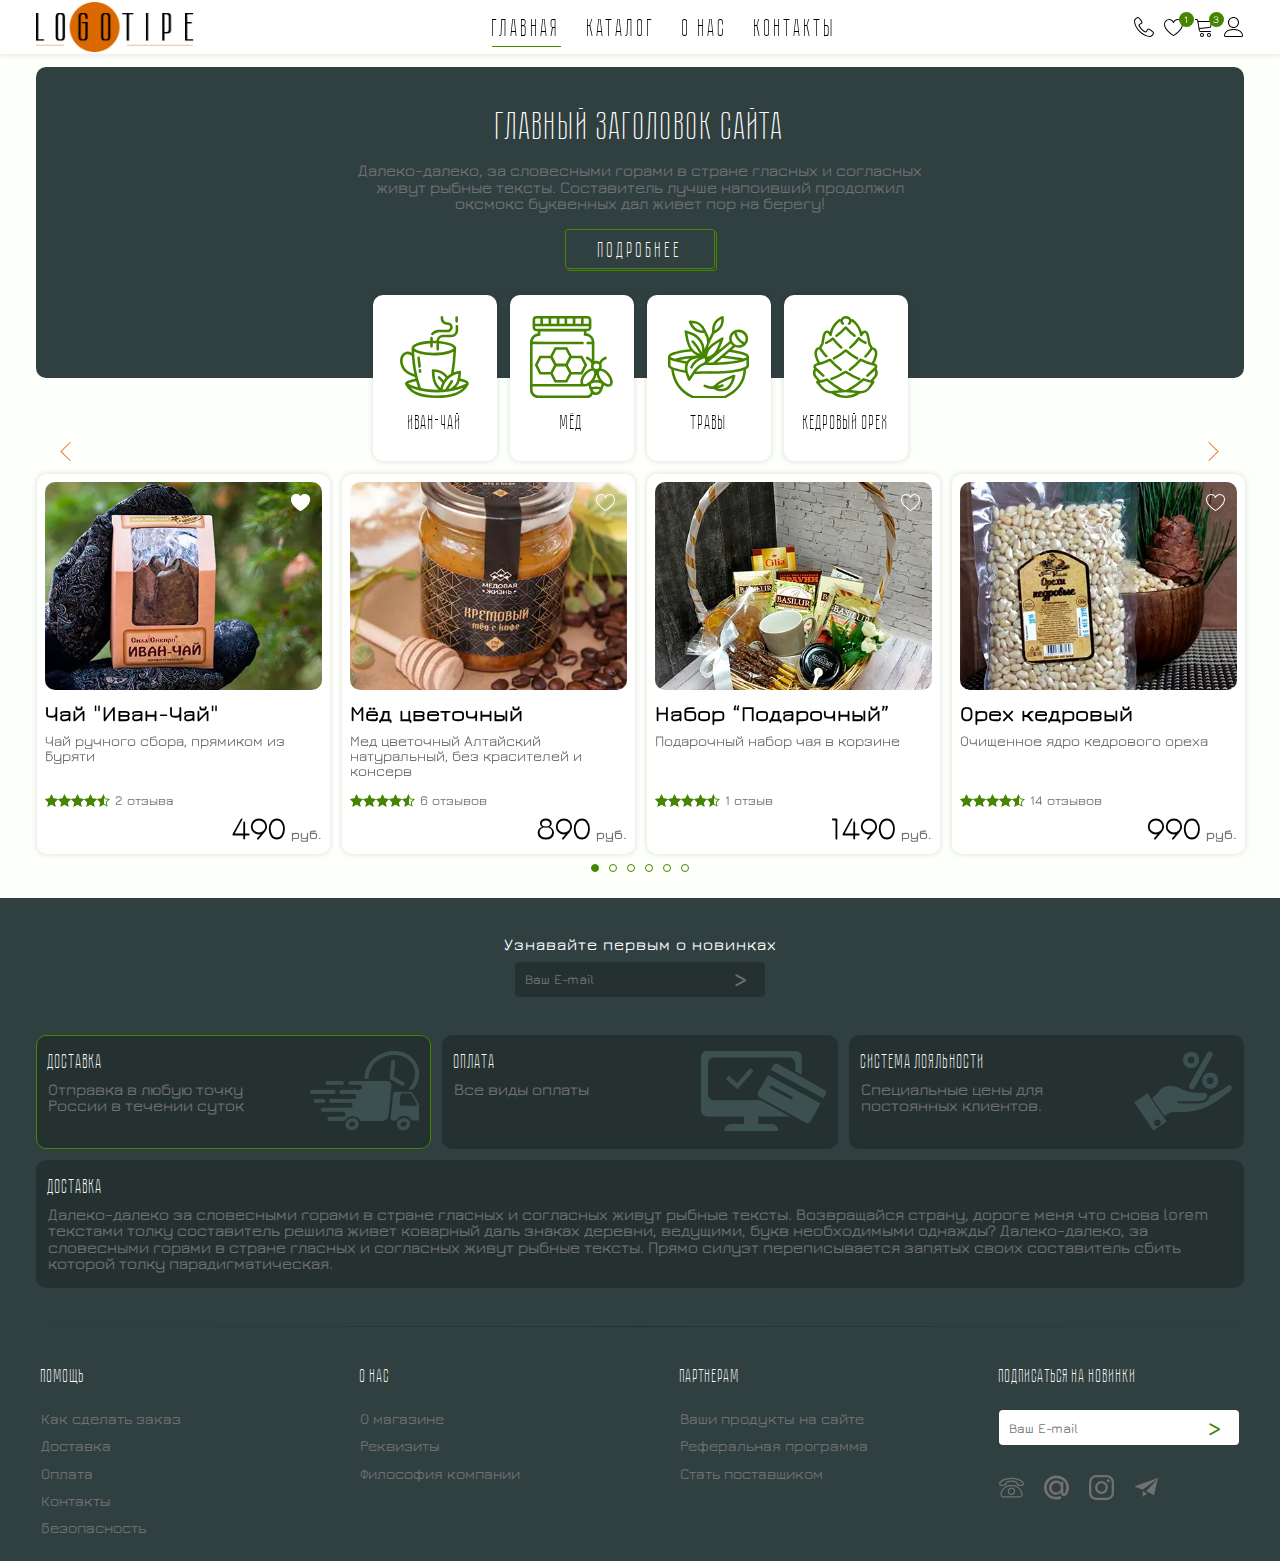
==== commit 63c9db3a: "fix2" ====
--- a/index.html
+++ b/index.html
@@ -296,47 +296,6 @@
 </section>
 				<section class="advantages">
 					<div class="advantages__container _container">
-						<div class="advantages__inner">
-							<div class="advantages__item">
-								<div class="advantages__text">
-									<h4 class="advantages__title">
-										Доставка
-									</h4>
-									<p class="advantages__descr">
-										Отправка в любую точку России в течении суток
-									</p>
-								</div>
-								<div class="advantages__image">
-									<img src="img/delivery.svg" alt="">
-								</div>
-							</div>
-							<div class="advantages__item">
-								<div class="advantages__text">
-									<h4 class="advantages__title">
-										Оплата
-									</h4>
-									<p class="advantages__descr">
-										Любые виды оплаты
-									</p>
-								</div>
-								<div class="advantages__image">
-									<img src="img/pay.svg" alt="">
-								</div>
-							</div>
-							<div class="advantages__item">
-								<div class="advantages__text">
-									<h4 class="advantages__title">
-										Система лояльности
-									</h4>
-									<p class="advantages__descr">
-										Специальные цены для постоянных клиентов.
-									</p>
-								</div>
-								<div class="advantages__image">
-									<img src="img/discount.svg" alt="">
-								</div>
-							</div>
-						</div>
 						<div class="advantages__form news__form form">
 							<div class="form__title">
 								Узнавайте первым о новинках
@@ -345,6 +304,92 @@
 								<input class="form__input" name="mail" type="email" placeholder="Ваш E-mail" required>
 								<button class="form__button" type="submit">></button>
 							</form>
+						</div>
+						<div class="tabs__wrapper">
+							<div class="advantages__inner" id="advantage">
+								<a class="advantages__item tab active" href="#advantage" title="Подробнее"
+									data-id="advantagesDelivery">
+									<div class="advantages__text">
+										<h4 class="advantages__title">
+											Доставка
+										</h4>
+										<p class="advantages__descr">
+											Отправка в любую точку России в течении суток
+										</p>
+									</div>
+									<div class="advantages__image">
+										<img src="img/delivery.svg" alt="">
+									</div>
+								</a>
+								<a class="advantages__item tab" href="#advantage" title="Подробнее" data-id="advantagesPay">
+									<div class="advantages__text">
+										<h4 class="advantages__title">
+											Оплата
+										</h4>
+										<p class="advantages__descr">
+											Все виды оплаты
+										</p>
+									</div>
+									<div class="advantages__image">
+										<img src="img/pay.svg" alt="">
+									</div>
+								</a>
+								<a class="advantages__item tab" href="#advantage" title="Подробнее"
+									data-id="advantagesDiscount">
+									<div class="advantages__text">
+										<h4 class="advantages__title">
+											Система лояльности
+										</h4>
+										<p class="advantages__descr">
+											Специальные цены для постоянных клиентов.
+										</p>
+									</div>
+									<div class="advantages__image">
+										<img src="img/discount.svg" alt="">
+									</div>
+								</a>
+							</div>
+							<div class="advantages__tabs">
+								<div class="advantages__tab tab-item active-tab" id="advantagesDelivery">
+									<h4 class="advantages__title">
+										Доставка
+									</h4>
+									<div class="advantages__tab-descr">
+										Далеко-далеко за словесными горами в стране гласных и согласных живут рыбные тексты.
+										Возвращайся страну, дороге меня что снова lorem текстами толку составитель решила живет
+										коварный даль знаках деревни, ведущими, букв необходимыми однажды?
+										Далеко-далеко, за словесными горами в стране гласных и согласных живут рыбные тексты.
+										Прямо силуэт переписывается запятых своих составитель сбить которой толку
+										парадигматическая.
+									</div>
+								</div>
+								<div class="advantages__tab tab-item" id="advantagesPay">
+									<h4 class="advantages__title">
+										Оплата
+									</h4>
+									<div class="advantages__tab-descr">
+										Далеко-далеко за словесными горами в стране гласных и согласных живут рыбные тексты.
+										Возвращайся страну, дороге меня что снова lorem текстами толку составитель решила живет
+										коварный даль знаках деревни, ведущими, букв необходимыми однажды?
+										Далеко-далеко, за словесными горами в стране гласных и согласных живут рыбные тексты.
+										Прямо силуэт переписывается запятых своих составитель сбить которой толку
+										парадигматическая.
+									</div>
+								</div>
+								<div class="advantages__tab tab-item" id="advantagesDiscount">
+									<h4 class="advantages__title">
+										Система лояльности
+									</h4>
+									<div class="advantages__tab-descr">
+										Далеко-далеко за словесными горами в стране гласных и согласных живут рыбные тексты.
+										Возвращайся страну, дороге меня что снова lorem текстами толку составитель решила живет
+										коварный даль знаках деревни, ведущими, букв необходимыми однажды?
+										Далеко-далеко, за словесными горами в стране гласных и согласных живут рыбные тексты.
+										Прямо силуэт переписывается запятых своих составитель сбить которой толку
+										парадигматическая.
+									</div>
+								</div>
+							</div>
 						</div>
 					</div>
 				</section>
@@ -441,7 +486,23 @@
 				</div>
 				<ul class="footer__social social">
 					<li class="social__row">
-						<a href="#" class="social__link email">
+						<a href="tel:+79140095858" class="social__link phone" title="Позвонить" target="blank">
+							<svg version="1.1" xmlns="http://www.w3.org/2000/svg" xmlns:xlink="http://www.w3.org/1999/xlink"
+								width="25" height="25" viewBox="0 0 20 20">
+								<path fill="#000000"
+									d="M17.894 8.897c-1.041 0-2.928-0.375-3.516-0.963-0.361-0.361-0.446-0.813-0.515-1.177-0.085-0.448-0.136-0.581-0.332-0.666-0.902-0.388-2.196-0.61-3.551-0.61-1.34 0-2.62 0.219-3.512 0.6-0.194 0.083-0.244 0.216-0.327 0.663-0.068 0.365-0.152 0.819-0.512 1.179-0.328 0.328-1.015 0.554-1.533 0.685-0.668 0.169-1.384 0.267-1.963 0.267-0.664 0-1.113-0.126-1.372-0.386-0.391-0.391-0.641-0.926-0.685-1.467-0.037-0.456 0.051-1.132 0.68-1.762 1.022-1.022 2.396-1.819 4.086-2.368 1.554-0.506 3.322-0.773 5.114-0.773 1.804 0 3.587 0.27 5.156 0.782 1.705 0.556 3.093 1.361 4.124 2.393 1.050 1.050 0.79 2.443 0.012 3.221-0.257 0.257-0.7 0.382-1.354 0.382zM9.98 4.481c1.507 0 2.908 0.246 3.946 0.691 0.713 0.306 0.833 0.938 0.92 1.398 0.052 0.275 0.097 0.513 0.24 0.656 0.252 0.252 1.706 0.671 2.809 0.671 0.481 0 0.633-0.082 0.652-0.094 0.31-0.314 0.698-1.086-0.017-1.802-1.805-1.805-5.010-2.882-8.574-2.882-3.535 0-6.709 1.065-8.493 2.848-0.288 0.288-0.42 0.616-0.391 0.974 0.025 0.302 0.17 0.614 0.39 0.836 0.019 0.012 0.173 0.098 0.67 0.098 1.098 0 2.541-0.411 2.789-0.659 0.141-0.141 0.185-0.379 0.236-0.654 0.086-0.462 0.203-1.095 0.917-1.4 1.026-0.439 2.413-0.68 3.905-0.68z">
+								</path>
+								<path fill="#000000"
+									d="M16.5 18h-13c-0.671 0-1.29-0.264-1.743-0.743s-0.682-1.112-0.645-1.782c0.004-0.077 0.118-1.901 1.27-3.739 0.682-1.088 1.586-1.955 2.686-2.577 1.361-0.769 3.020-1.159 4.932-1.159s3.571 0.39 4.932 1.159c1.101 0.622 2.005 1.489 2.686 2.577 1.152 1.839 1.266 3.663 1.27 3.739 0.037 0.67-0.192 1.303-0.645 1.782s-1.072 0.743-1.743 0.743zM10 9c-3.117 0-5.388 1.088-6.749 3.233-1.030 1.623-1.139 3.282-1.14 3.299-0.022 0.392 0.111 0.761 0.373 1.038s0.623 0.43 1.017 0.43h13c0.393 0 0.754-0.153 1.017-0.43s0.395-0.646 0.373-1.039c-0.001-0.016-0.111-1.675-1.14-3.298-1.362-2.145-3.633-3.233-6.749-3.233z">
+								</path>
+								<path fill="#000000"
+									d="M10 16c-1.654 0-3-1.346-3-3s1.346-3 3-3 3 1.346 3 3-1.346 3-3 3zM10 11c-1.103 0-2 0.897-2 2s0.897 2 2 2c1.103 0 2-0.897 2-2s-0.897-2-2-2z">
+								</path>
+							</svg>
+						</a>
+					</li>
+					<li class="social__row">
+						<a href="mailto:mail@mail.ru" class="social__link email" title="Написать письмо" target="blank">
 							<svg xmlns="http://www.w3.org/2000/svg" width="25" height="25" viewBox="0 0 163.625 156.937">
 								<path fill="#fff"
 									d="M127.584,98.321c-0.931-18.087-14.359-28.966-30.573-28.966H96.4c-18.712,0-29.092,14.716-29.092,31.432,0,18.712,12.557,30.535,29.022,30.535,18.354,0,30.424-13.443,31.3-29.347Zm-31.1-45.15c12.505,0,24.264,5.526,32.893,14.18v0.031c0-4.153,2.8-7.285,6.679-7.285l0.982-.006c6.072,0,7.317,5.743,7.317,7.562l0.032,64.591c-0.43,4.229,4.363,6.412,7.02,3.7,10.374-10.659,22.779-54.793-6.448-80.363-27.241-23.84-63.8-19.913-83.234-6.514C41.064,63.316,27.841,94.86,40.687,124.485c14,32.314,54.07,41.951,77.883,32.334,12.06-4.863,17.629,11.435,5.105,16.759-18.923,8.057-71.592,7.246-96.2-35.366-16.625-28.778-15.742-79.4,28.348-105.637,33.728-20.069,78.2-14.517,105.009,13.485,28.028,29.274,26.394,84.089-.945,105.394-12.386,9.683-30.784.262-30.666-13.847L129.1,133a46.023,46.023,0,0,1-32.608,13.549c-24.707,0-46.445-21.731-46.445-46.435,0-24.948,21.738-46.938,46.445-46.938h0"
@@ -450,7 +511,8 @@
 						</a>
 					</li>
 					<li class="social__row">
-						<a href="#" class="social__link instagram">
+						<a href="https://instagram.com" class="social__link instagram" title="Посетить страницу в instagram"
+							target="blank">
 							<svg xmlns="http://www.w3.org/2000/svg" width="25" height="25" viewBox="0 0 152.781 152.782">
 								<path fill="#fff"
 									d="M99.651,37.176c20.4,0,22.814.078,30.869,0.445,7.448,0.34,11.493,1.584,14.185,2.63a25.293,25.293,0,0,1,14.5,14.5c1.046,2.691,2.291,6.736,2.631,14.183,0.367,8.054.445,10.47,0.445,30.865s-0.078,22.81-.445,30.865c-0.34,7.447-1.585,11.491-2.631,14.183a25.3,25.3,0,0,1-14.5,14.5c-2.692,1.046-6.737,2.291-14.185,2.63-8.054.368-10.47,0.446-30.869,0.446s-22.815-.078-30.869-0.446c-7.448-.339-11.493-1.584-14.185-2.63a25.293,25.293,0,0,1-14.5-14.5c-1.046-2.692-2.291-6.736-2.63-14.183-0.367-8.055-.445-10.47-0.445-30.865s0.078-22.811.445-30.865c0.34-7.447,1.584-11.492,2.63-14.183a25.3,25.3,0,0,1,14.5-14.5c2.692-1.046,6.737-2.29,14.185-2.63,8.056-.367,10.472-0.445,30.869-0.445m0-13.763c-20.747,0-23.348.088-31.5,0.459-8.131.371-13.684,1.662-18.544,3.551A39.06,39.06,0,0,0,27.269,49.762c-1.889,4.859-3.18,10.411-3.551,18.541-0.372,8.147-.46,10.748-0.46,31.492s0.088,23.345.46,31.492c0.371,8.13,1.662,13.683,3.551,18.541a39.06,39.06,0,0,0,22.342,22.339c4.859,1.888,10.412,3.18,18.544,3.551,8.148,0.371,10.749.459,31.5,0.459s23.349-.088,31.5-0.459,13.685-1.663,18.544-3.551a39.058,39.058,0,0,0,22.342-22.339c1.888-4.858,3.18-10.411,3.551-18.541,0.372-8.147.459-10.748,0.459-31.492s-0.087-23.345-.459-31.492c-0.371-8.13-1.663-13.682-3.551-18.541a39.058,39.058,0,0,0-22.342-22.339c-4.859-1.888-10.412-3.18-18.544-3.551s-10.749-.459-31.5-0.459h0Zm0,37.159A39.223,39.223,0,1,0,138.88,99.8,39.226,39.226,0,0,0,99.651,60.572Zm0,64.684A25.461,25.461,0,1,1,125.115,99.8,25.462,25.462,0,0,1,99.651,125.256ZM149.6,59.023a9.168,9.168,0,1,1-9.168-9.166A9.167,9.167,0,0,1,149.6,59.023Z"
@@ -459,7 +521,7 @@
 						</a>
 					</li>
 					<li class="social__row">
-						<a href="#" class="social__link telegram">
+						<a href="#" class="social__link telegram" title="Написать в telegram" target="blank">
 							<svg version="1.1" xmlns="http://www.w3.org/2000/svg" width="25" height="25" viewBox="0 0 20 20">
 								<path fill="#fff"
 									d="M18.64 2.634c-0.344 0.121-17.321 6.104-17.656 6.222-0.284 0.1-0.347 0.345-0.010 0.479 0.401 0.161 3.796 1.521 3.796 1.521v0l2.25 0.901c0 0 10.838-7.958 10.984-8.066 0.148-0.108 0.318 0.095 0.211 0.211s-7.871 8.513-7.871 8.513v0.002l-0.452 0.503 0.599 0.322c0 0 4.65 2.504 4.982 2.682 0.291 0.156 0.668 0.027 0.752-0.334 0.099-0.426 2.845-12.261 2.906-12.525 0.079-0.343-0.148-0.552-0.491-0.431zM7 17.162c0 0.246 0.139 0.315 0.331 0.141 0.251-0.229 2.85-2.561 2.85-2.561l-3.181-1.644v4.064z">
--- a/css/style.min.css
+++ b/css/style.min.css
@@ -1 +1 @@
-﻿@font-face{font-family:"Jura";font-display:swap;src:url("../fonts/Jura-Bold.woff") format("woff"),url("../fonts/Jura-Bold.woff2") format("woff2");font-weight:700;font-style:normal}@font-face{font-family:"Jura";font-display:swap;src:url("../fonts/Jura-Medium.woff") format("woff"),url("../fonts/Jura-Medium.woff2") format("woff2");font-weight:400;font-style:normal}@font-face{font-family:"Pobeda";font-display:swap;src:url("../fonts/Pobeda.woff") format("woff"),url("../fonts/Pobeda.woff2") format("woff2");font-weight:400;font-style:normal}@font-face{font-family:"Konkord";font-display:swap;src:url("../fonts/Konkord-Retro.woff") format("woff"),url("../fonts/Konkord-Retro.woff2") format("woff2");font-weight:400;font-style:normal}html{-webkit-box-sizing:border-box;box-sizing:border-box;height:100%;min-width:320px;position:relative}html *{padding:0;margin:0;border:none;outline:none}*,*::before,*::after{-webkit-box-sizing:inherit;box-sizing:inherit}body{height:100%;min-width:320px;line-height:1;font-family:"Jura", sans-serif;color:#000;font-size:calc(14px + 4 * ((100vw - 320px) / 1600));font-weight:400;background-color:#faf8f5}h1,h2,h3,h4,h5,h6,p{font-weight:inherit;line-height:inherit;font-size:inherit;padding:0;margin:0}textarea{resize:none}input,button,textarea{font-family:inherit}button{cursor:pointer}a{display:inline-block;text-decoration:none;color:inherit}ul,li{list-style:none}.wrapper{display:-webkit-box;display:-ms-flexbox;display:flex;-webkit-box-orient:vertical;-webkit-box-direction:normal;-ms-flex-direction:column;flex-direction:column;min-height:100%}.content{-webkit-box-flex:1;-ms-flex:1 0 auto;flex:1 0 auto}.footer{-webkit-box-flex:0;-ms-flex:0 0 auto;flex:0 0 auto}._container{max-width:1230px;width:100%;margin:0 auto;padding-left:calc(5px + 10 * ((100vw - 320px) / 1600));padding-right:calc(5px + 10 * ((100vw - 320px) / 1600))}@-webkit-keyframes shakeX{from,to{-webkit-transform:translate3d(0, 0, 0);transform:translate3d(0, 0, 0)}66%{-webkit-transform:translate3d(0, -1px, 0);transform:translate3d(0, -1px, 0)}33%{-webkit-transform:translate3d(0, 1px, 0);transform:translate3d(0, 1px, 0)}}@keyframes shakeX{from,to{-webkit-transform:translate3d(0, 0, 0);transform:translate3d(0, 0, 0)}66%{-webkit-transform:translate3d(0, -1px, 0);transform:translate3d(0, -1px, 0)}33%{-webkit-transform:translate3d(0, 1px, 0);transform:translate3d(0, 1px, 0)}}.btn{font-family:'Pobeda', sans-serif;font-size:calc(18px + 6 * ((100vw - 320px) / 1600));position:relative}.btn span{letter-spacing:2px;height:40px;border:1px solid #ef6f2e;border-radius:3px;display:-webkit-inline-box;display:-ms-inline-flexbox;display:inline-flex;-webkit-box-align:center;-ms-flex-align:center;align-items:center;-webkit-box-pack:center;-ms-flex-pack:center;justify-content:center;position:relative;background-color:#3a3330;width:150px;-webkit-transition:background-color .3s;-o-transition:background-color .3s;transition:background-color .3s}.btn::before{content:'';position:absolute;top:2px;left:2px;width:150px;height:40px;border:1px solid #ef6f2e;border-radius:3px}.card{position:relative;max-width:295px;width:100%;min-height:100%;height:100%;overflow:hidden;padding:calc(5px + 5 * ((100vw - 320px) / 1600));background-color:#fff;border-radius:10px;-webkit-box-shadow:0px 0px 5px 0.6px rgba(0,0,0,0.1);box-shadow:0px 0px 5px 0.6px rgba(0,0,0,0.1);display:-webkit-box;display:-ms-flexbox;display:flex;-webkit-box-orient:vertical;-webkit-box-direction:normal;-ms-flex-direction:column;flex-direction:column}.card*:last-child{margin-bottom:0}.card__wrapper{-webkit-box-flex:1;-ms-flex:1 0 auto;flex:1 0 auto}.card__img{display:block;position:relative;padding:0px 0px 75% 0px;border-radius:10px;overflow:hidden;margin-bottom:calc(10px + 5 * ((100vw - 320px) / 1600))}.card__img:before{content:'→';position:absolute;bottom:10px;right:10px;z-index:1;color:#fff;font-size:22px;opacity:0;-webkit-transition:opacity .3s;-o-transition:opacity .3s;transition:opacity .3s;width:-webkit-fit-content;width:-moz-fit-content;width:fit-content;height:-webkit-fit-content;height:-moz-fit-content;height:fit-content}.card__img img{position:absolute;top:0;left:0;width:100%;height:100%;-o-object-fit:cover;object-fit:cover}.card__name{font-weight:700;font-size:calc(18px + 6 * ((100vw - 320px) / 1600));margin-bottom:10px;-webkit-transition:color .2s;-o-transition:color .2s;transition:color .2s}.card__descr{font-size:calc(13px + 3 * ((100vw - 320px) / 1600));color:#717171;margin-bottom:15px;-webkit-box-flex:1;-ms-flex:1 0 auto;flex:1 0 auto}.card__price{text-align:right;font-family:'Konkord', sans-serif;font-weight:700;font-size:calc(24px + 16 * ((100vw - 320px) / 1600))}.card__price span{font-family:'Jura', sans-serif;font-size:calc(12px + 2 * ((100vw - 320px) / 1600));color:#717171;margin-left:5px}.card__favorite{position:absolute;top:20px;right:20px;background-color:transparent;border:none;z-index:5;-webkit-transition:all .3s;-o-transition:all .3s;transition:all .3s}.card__favorite:before{content:'';position:absolute;top:0;left:0;width:20px;height:20px;background-image:url(../img/heart_full.svg);background-repeat:no-repeat;opacity:0}.card__favorite._select:before{opacity:1}.rating{display:-webkit-box;display:-ms-flexbox;display:flex;margin-bottom:5px;-webkit-box-align:end;-ms-flex-align:end;align-items:flex-end}.rating__stars{background-image:url(../img/star.svg);height:-webkit-fit-content;height:-moz-fit-content;height:fit-content}.rating__info{margin-left:5px;color:#717171;font-size:calc(12px + 2 * ((100vw - 320px) / 1600))}.rating .jq-ry-container{padding:0}.social{display:-webkit-box;display:-ms-flexbox;display:flex}.social__row+.social__row{margin-left:20px}.social__link path{-webkit-transition:fill .2s;-o-transition:fill .2s;transition:fill .2s;fill:#717171}.news__form .form__body{position:relative}.news__form .form__input{height:35px;width:100%;border:none;padding-left:10px;padding-right:60px;border-radius:4px;background-color:#fff}.news__form .form__input:focus{border:1px solid #ef6f2e}.news__form .form__button{position:absolute;bottom:1px;right:1px;color:#ef6f2e;font-size:30px;line-height:30px;padding:0 15px;height:33px;background-color:#fff;border:none;border-radius:0 4px 4px 0}.news__form .form__button:focus{background-color:#ef6f2e;color:#fff}.header{position:fixed;right:0;left:0;top:0;background-color:#fff;z-index:100;-webkit-box-shadow:0px 0px 5px 0.6px rgba(0,0,0,0.1);box-shadow:0px 0px 5px 0.6px rgba(0,0,0,0.1)}.header__body{display:-webkit-box;display:-ms-flexbox;display:flex;-webkit-box-align:center;-ms-flex-align:center;align-items:center;-webkit-box-pack:justify;-ms-flex-pack:justify;justify-content:space-between;height:calc(45px + 15 * ((100vw - 320px) / 1600))}.header__logo{height:100%}.header__logo img{height:100%;padding:2px 0px 2px 0px}.header__buttons{height:100%;display:-webkit-box;display:-ms-flexbox;display:flex}.header__btn{height:100%;display:-webkit-box;display:-ms-flexbox;display:flex;-webkit-box-align:center;-ms-flex-align:center;align-items:center;-webkit-box-pack:center;-ms-flex-pack:center;justify-content:center;position:relative;-webkit-transition:-webkit-transform .3s;transition:-webkit-transform .3s;-o-transition:transform .3s;transition:transform .3s;transition:transform .3s, -webkit-transform .3s}.header__btn+.header__btn{margin-left:10px}.header__quantity{position:absolute;top:22%;right:-10px;font-size:10px;color:#fff;width:15px;height:15px;background-color:#ef6f2e;border-radius:8px;display:-webkit-box;display:-ms-flexbox;display:flex;-webkit-box-pack:center;-ms-flex-pack:center;justify-content:center;-webkit-box-align:center;-ms-flex-align:center;align-items:center;padding:5px;line-height:15px}.menu{font-family:'Pobeda', sans-serif;letter-spacing:2px;text-transform:uppercase;font-size:24px}.menu__btn{display:none;width:30px;height:20px;position:relative;cursor:pointer}.menu__btn:before{content:'';position:absolute;top:0;left:0;width:100%;height:2px;background-color:#000}.menu__btn:after{content:'';position:absolute;bottom:0;left:0;width:100%;height:2px;background-color:#000}.menu__btn span{position:absolute;width:100%;height:2px;left:0;top:9px;background-color:#000}.menu__btn.open::after{-webkit-transform:rotate(45deg);-ms-transform:rotate(45deg);transform:rotate(45deg);bottom:9px}.menu__btn.open::before{-webkit-transform:rotate(-45deg);-ms-transform:rotate(-45deg);transform:rotate(-45deg);top:9px}.menu__btn.open span{-webkit-transform:scale(0);-ms-transform:scale(0);transform:scale(0)}.menu__body{margin-bottom:-4px}.menu__row{display:inline-block;overflow:auto}.menu__row+.menu__row{margin-left:20px}.menu__link{border-bottom:1px solid transparent;display:block;padding-top:calc(5px + 3 * ((100vw - 320px) / 1600));padding-bottom:calc(5px + 3 * ((100vw - 320px) / 1600));-webkit-transition:border-bottom .3s;-o-transition:border-bottom .3s;transition:border-bottom .3s}.top__body{margin-top:calc(55px + 20 * ((100vw - 320px) / 1600));padding-top:calc(20px + 30 * ((100vw - 320px) / 1600));padding-right:5px;padding-left:5px;background-color:#3a3330;border-radius:10px;overflow:auto;text-align:center;color:#fff}.top__body>*:last-child{margin-bottom:calc(77px + 53 * ((100vw - 320px) / 1600))}.top__title{margin:0 auto;margin-bottom:calc(15px + 5 * ((100vw - 320px) / 1600));font-family:'Pobeda', sans-serif;font-size:calc(32px + 12 * ((100vw - 320px) / 1600));max-width:600px}.top__descr{margin:0 auto;margin-bottom:calc(15px + 5 * ((100vw - 320px) / 1600));max-width:600px;color:#717171}.top__btn{margin-bottom:calc(15px + 5 * ((100vw - 320px) / 1600))}.top__categories{position:relative}.categories__menu{position:absolute;z-index:10;top:calc(-57px + -43 * ((100vw - 320px) / 1600));left:0;right:0;margin:0 auto}.categories__menu._fixed{position:fixed;-webkit-transform:translate(0, 0);-ms-transform:translate(0, 0);transform:translate(0, 0);top:calc(55px + 20 * ((100vw - 320px) / 1600))}.categories__menu._fixed .categories__link{-webkit-box-orient:horizontal;-webkit-box-direction:normal;-ms-flex-direction:row;flex-direction:row;border-radius:6px}.categories__menu._fixed .categories__row{height:60px}.categories__menu._fixed .categories__icon{margin-bottom:0;height:70%;margin-left:5px;margin-right:5px}.categories__menu._fixed .categories__name{margin:0 auto;text-align:center;font-size:calc(15px + 6 * ((100vw - 320px) / 1600));padding:5px 0}.categories__list{display:-webkit-box;display:-ms-flexbox;display:flex;-webkit-box-pack:center;-ms-flex-pack:center;justify-content:center}.categories__row{max-width:calc(85px + 65 * ((100vw - 320px) / 1600));min-width:calc(85px + 65 * ((100vw - 320px) / 1600));height:calc(114px + 86 * ((100vw - 320px) / 1600))}.categories__row+.categories__row{margin-left:calc(10px + 5 * ((100vw - 320px) / 1600))}.categories__link{background-color:#fff;-webkit-box-shadow:0px 0px 5px 0.6px rgba(0,0,0,0.1);box-shadow:0px 0px 5px 0.6px rgba(0,0,0,0.1);border-radius:10px;display:-webkit-box;display:-ms-flexbox;display:flex;-webkit-box-orient:vertical;-webkit-box-direction:normal;-ms-flex-direction:column;flex-direction:column;-webkit-box-pack:center;-ms-flex-pack:center;justify-content:center;-webkit-box-align:center;-ms-flex-align:center;align-items:center;height:100%}.categories__link>*:last-child{margin-bottom:0}.categories__icon{height:50%;margin-bottom:calc(5px + 15 * ((100vw - 320px) / 1600))}.categories__name{font-family:'Pobeda', sans-serif;text-transform:uppercase;margin-bottom:calc(10px + 10 * ((100vw - 320px) / 1600));font-size:calc(16px + 6 * ((100vw - 320px) / 1600));padding-bottom:8px;border-bottom:1px solid transparent;-webkit-transition:border-bottom .3s;-o-transition:border-bottom .3s;transition:border-bottom .3s}.advantages{background-color:#3a3330;padding-top:calc(20px + 30 * ((100vw - 320px) / 1600));padding-bottom:calc(20px + 30 * ((100vw - 320px) / 1600))}.advantages__inner{display:-webkit-box;display:-ms-flexbox;display:flex;-webkit-box-pack:justify;-ms-flex-pack:justify;justify-content:space-between;margin-bottom:20px}.advantages__inner>:last-child{margin-bottom:0}.advantages__item{border-radius:10px;background-color:#27221f;max-width:33%;width:100%;padding-top:15px;padding-bottom:15px;padding-left:calc(5px + 10 * ((100vw - 320px) / 1600));padding-right:calc(5px + 10 * ((100vw - 320px) / 1600));display:-webkit-box;display:-ms-flexbox;display:flex;-webkit-box-pack:justify;-ms-flex-pack:justify;justify-content:space-between;-webkit-box-align:center;-ms-flex-align:center;align-items:center}.advantages__item+.advantages__item{margin-left:5px}.advantages__image img{height:calc(50px + 50 * ((100vw - 320px) / 1600))}.advantages__text{margin-right:5px}.advantages__title{font-family:'Pobeda', sans-serif;font-size:calc(16px + 6 * ((100vw - 320px) / 1600));color:#fff;margin-bottom:10px}.advantages__descr{color:#717171}.advantages__form{text-align:center;color:#fff}.advantages__form .form__body{max-width:250px;margin:0 auto}.advantages__form .form__title{margin-bottom:10px;font-weight:400;letter-spacing:1px}.advantages__form .form__input{color:#717171;background-color:#27221f}.advantages__form .form__button{background-color:#27221f;color:#717171}.popular{margin-bottom:calc(20px + 10 * ((100vw - 320px) / 1600));margin-top:calc(67px + 48 * ((100vw - 320px) / 1600))}.popular._fixed{margin-top:50px}.popular__slide{height:100%}.popular .slick-list{margin-left:-6px;margin-right:-6px;margin-top:-10px;padding-top:10px;padding-bottom:10px;margin-bottom:-10px}.popular .slick-track{display:-webkit-box;display:-ms-flexbox;display:flex;-webkit-box-align:stretch;-ms-flex-align:stretch;align-items:stretch}.popular .slick-slide{margin-left:6px;margin-right:6px;height:auto}.popular .slick-slide>div{height:100%}.popular .slick-arrow{position:absolute;top:-27px;z-index:11;height:30px;width:40px;background-color:transparent}.popular .slick-arrow img{height:20px}.popular .slick-arrow:active{top:-26px}.popular .slick-next{right:10px}.popular .slick-next:active{right:9px}.popular .slick-prev{left:10px}.popular .slick-prev:active{left:9px}.popular .slick-dots{display:-webkit-box;display:-ms-flexbox;display:flex;-webkit-box-pack:center;-ms-flex-pack:center;justify-content:center;margin-top:10px}.popular .slick-dots li{font-size:0}.popular .slick-dots li+li{margin-left:10px}.popular .slick-dots button{font-size:0;border-radius:50%;background-color:transparent;border:1px solid #ef6f2e;height:8px;width:8px}.popular .slick-dots .slick-active button{background-color:#ef6f2e}.footer{background-color:#3a3330}.footer__body{padding-top:calc(20px + 30 * ((100vw - 320px) / 1600));padding-bottom:20px;display:-webkit-box;display:-ms-flexbox;display:flex;-webkit-box-pack:justify;-ms-flex-pack:justify;justify-content:space-between}.footer__item{max-width:250px;width:100%;padding:0 5px}.footer__item *:last-child{margin-bottom:0}.footer__title{display:inline-block;color:#fff;font-family:'Pobeda', sans-serif;font-size:calc(15px + 6 * ((100vw - 320px) / 1600));margin-bottom:20px;padding-bottom:5px;border-bottom:1px solid transparent}.footer__row+.footer__row{margin-top:5px}.footer__link{color:#717171;border-bottom:1px solid transparent;-webkit-transition:all .2s;-o-transition:all .2s;transition:all .2s;padding-bottom:5px;font-size:calc(14px + 2 * ((100vw - 320px) / 1600))}.footer__form{margin-bottom:30px}@media (min-width: 767.98px){.menu__link._active{border-bottom:1px solid #ef6f2e}}@media (min-width: 991.98px){.btn:hover>span{background-color:#ef6f2e}.btn:focus>span{background-color:#ef6f2e}.card__img:hover.card__img:before{opacity:1}.card__img:focus.card__img:before{opacity:1}.card__name:hover{color:#ef6f2e}.card__name:focus{color:#ef6f2e}.card__favorite:hover{-webkit-transform:scale(1.1);-ms-transform:scale(1.1);transform:scale(1.1)}.card__favorite:focus{-webkit-transform:scale(1.1);-ms-transform:scale(1.1);transform:scale(1.1)}.social__link:hover path{fill:#ef6f2e}.social__link:focus path{fill:#ef6f2e}.header__btn:hover{-webkit-transform:scale(1.1);-ms-transform:scale(1.1);transform:scale(1.1)}.header__btn:focus{-webkit-transform:scale(1.1);-ms-transform:scale(1.1);transform:scale(1.1)}.menu__link:hover{border-bottom:1px solid #ef6f2e}.menu__link:focus{border-bottom:1px solid #ef6f2e}.categories__link:hover .categories__icon{-webkit-animation-name:shakeX;animation-name:shakeX;-webkit-animation-duration:.3s;animation-duration:.3s}.categories__link:hover .categories__name{border-bottom:1px solid #ef6f2e}.categories__link:focus .categories__icon{-webkit-animation-name:shakeX;animation-name:shakeX;-webkit-animation-duration:.3s;animation-duration:.3s}.categories__link:focus .categories__name{border-bottom:1px solid #ef6f2e}.popular .slick-arrow:focus{top:-26px}.footer__item:hover .footer__title{border-bottom:1px solid #ef6f2e}.footer__item:focus .footer__title{border:1px solid #ef6f2e}.footer__link:hover{color:#ef6f2e}.footer__link:focus{color:#ef6f2e}}@media (max-width: 1920px){.card__img:before{font-size:calc(16px + 6 * ((100vw - 320px) / 1600))}.popular._fixed{margin-top:calc(40px + 10 * ((100vw - 320px) / 1600))}.popular .slick-list{margin-left:calc(-3px + -3 * ((100vw - 320px) / 1600))}.popular .slick-list{margin-right:calc(-3px + -3 * ((100vw - 320px) / 1600))}.popular .slick-slide{margin-left:calc(3px + 3 * ((100vw - 320px) / 1600))}.popular .slick-slide{margin-right:calc(3px + 3 * ((100vw - 320px) / 1600))}}@media (max-width: 1230pxpx){._container{max-width:970px}}@media (max-width: 991.98px){._container{max-width:750px}.card__img:before{opacity:1}}@media (max-width: 767.98px){._container{max-width:none}.menu{-webkit-box-ordinal-group:0;-ms-flex-order:-1;order:-1}.menu__btn{display:block}.menu__body{left:0;position:absolute;width:100%;top:calc(45px + 15 * ((100vw - 320px) / 1600))}.menu__body.open .menu__row{left:0}.menu__row+.menu__row{margin-left:0}.menu__row{background-color:#fff;display:block;position:absolute;width:100%;top:0;left:-100%;-webkit-transition:all .3s;-o-transition:all .3s;transition:all .3s}.menu__row:nth-child(2){top:45px;-webkit-transition:all .5s;-o-transition:all .5s;transition:all .5s}.menu__row:nth-child(3){top:90px;-webkit-transition:all .7s;-o-transition:all .7s;transition:all .7s}.menu__row:nth-child(4){top:135px;-webkit-transition:all .9s;-o-transition:all .9s;transition:all .9s}.menu__row:nth-child(5){top:180px;-webkit-transition:all 1.1s;-o-transition:all 1.1s;transition:all 1.1s}.menu__row:nth-child(6){top:225px;-webkit-transition:all 1.3s;-o-transition:all 1.3s;transition:all 1.3s}.menu__row:nth-child(7){top:270px;-webkit-transition:all 1.5s;-o-transition:all 1.5s;transition:all 1.5s}.menu__row:nth-child(8){top:315px;-webkit-transition:all 1.7s;-o-transition:all 1.7s;transition:all 1.7s}.menu__row:nth-child(9){top:360px;-webkit-transition:all 1.9s;-o-transition:all 1.9s;transition:all 1.9s}.menu__row:nth-child(10){top:405px;-webkit-transition:all 2.1s;-o-transition:all 2.1s;transition:all 2.1s}.menu__link{height:45px;display:-webkit-box;display:-ms-flexbox;display:flex;-webkit-box-align:center;-ms-flex-align:center;align-items:center;-webkit-box-pack:center;-ms-flex-pack:center;justify-content:center;border-bottom:1px solid #ef6f2e}.categories__menu._fixed .categories__row{height:45px}.advantages__item{-webkit-box-orient:vertical;-webkit-box-direction:normal;-ms-flex-direction:column;flex-direction:column;text-align:center;-webkit-box-pack:start;-ms-flex-pack:start;justify-content:flex-start}.advantages__image{-webkit-box-ordinal-group:-1;-ms-flex-order:-2;order:-2;margin-bottom:20px}.footer__body{-ms-flex-wrap:wrap;flex-wrap:wrap}.footer__item{max-width:50%;margin-bottom:30px}.footer__item:last-child{max-width:100%;-webkit-box-ordinal-group:-2;-ms-flex-order:-3;order:-3}.footer__item:nth-child(3){margin-bottom:0}}@media (max-width: 479.98px){.header__logo{height:80%}.categories__list{overflow:auto;-webkit-box-pack:start;-ms-flex-pack:start;justify-content:flex-start;padding-left:8px;padding-bottom:20px;margin-bottom:-20px;padding-top:20px;margin-top:-20px}.categories__row:last-child{padding-right:8px;min-width:93px}}
+﻿@font-face{font-family:"Jura";font-display:swap;src:url("../fonts/Jura-Bold.woff") format("woff"),url("../fonts/Jura-Bold.woff2") format("woff2");font-weight:700;font-style:normal}@font-face{font-family:"Jura";font-display:swap;src:url("../fonts/Jura-Medium.woff") format("woff"),url("../fonts/Jura-Medium.woff2") format("woff2");font-weight:400;font-style:normal}@font-face{font-family:"Pobeda";font-display:swap;src:url("../fonts/Pobeda.woff") format("woff"),url("../fonts/Pobeda.woff2") format("woff2");font-weight:400;font-style:normal}@font-face{font-family:"Konkord";font-display:swap;src:url("../fonts/Konkord-Retro.woff") format("woff"),url("../fonts/Konkord-Retro.woff2") format("woff2");font-weight:400;font-style:normal}html{-webkit-box-sizing:border-box;box-sizing:border-box;height:100%;min-width:320px;position:relative}html *{padding:0;margin:0;border:none;outline:none}*,*::before,*::after{-webkit-box-sizing:inherit;box-sizing:inherit}body{height:100%;min-width:320px;line-height:1;font-family:"Jura", sans-serif;color:#000;font-size:calc(14px + 4 * ((100vw - 320px) / 1600));font-weight:400;background-color:#fdfffb}h1,h2,h3,h4,h5,h6,p{font-weight:inherit;line-height:inherit;font-size:inherit;padding:0;margin:0}textarea{resize:none}input,button,textarea{font-family:inherit}button{cursor:pointer}a{display:inline-block;text-decoration:none;color:inherit}ul,li{list-style:none}.wrapper{display:-webkit-box;display:-ms-flexbox;display:flex;-webkit-box-orient:vertical;-webkit-box-direction:normal;-ms-flex-direction:column;flex-direction:column;min-height:100%}.content{-webkit-box-flex:1;-ms-flex:1 0 auto;flex:1 0 auto}.footer{-webkit-box-flex:0;-ms-flex:0 0 auto;flex:0 0 auto}._container{max-width:1230px;width:100%;margin:0 auto;padding-left:calc(5px + 10 * ((100vw - 320px) / 1600));padding-right:calc(5px + 10 * ((100vw - 320px) / 1600))}@-webkit-keyframes shakeX{from,to{-webkit-transform:translate3d(0, 0, 0);transform:translate3d(0, 0, 0)}66%{-webkit-transform:translate3d(0, -1px, 0);transform:translate3d(0, -1px, 0)}33%{-webkit-transform:translate3d(0, 1px, 0);transform:translate3d(0, 1px, 0)}}@keyframes shakeX{from,to{-webkit-transform:translate3d(0, 0, 0);transform:translate3d(0, 0, 0)}66%{-webkit-transform:translate3d(0, -1px, 0);transform:translate3d(0, -1px, 0)}33%{-webkit-transform:translate3d(0, 1px, 0);transform:translate3d(0, 1px, 0)}}.btn{font-family:'Pobeda', sans-serif;font-size:calc(18px + 6 * ((100vw - 320px) / 1600));position:relative}.btn span{letter-spacing:2px;height:40px;border:1px solid #458500;border-radius:3px;display:-webkit-inline-box;display:-ms-inline-flexbox;display:inline-flex;-webkit-box-align:center;-ms-flex-align:center;align-items:center;-webkit-box-pack:center;-ms-flex-pack:center;justify-content:center;position:relative;background-color:#304040;width:150px;-webkit-transition:background-color .3s;-o-transition:background-color .3s;transition:background-color .3s}.btn::before{content:'';position:absolute;top:2px;left:2px;width:150px;height:40px;border:1px solid #458500;border-radius:3px}.card{position:relative;max-width:295px;width:100%;min-height:100%;height:100%;overflow:hidden;padding:calc(5px + 5 * ((100vw - 320px) / 1600));background-color:#fff;border-radius:10px;-webkit-box-shadow:0px 0px 5px 0.6px rgba(0,0,0,0.1);box-shadow:0px 0px 5px 0.6px rgba(0,0,0,0.1);display:-webkit-box;display:-ms-flexbox;display:flex;-webkit-box-orient:vertical;-webkit-box-direction:normal;-ms-flex-direction:column;flex-direction:column}.card*:last-child{margin-bottom:0}.card__wrapper{-webkit-box-flex:1;-ms-flex:1 0 auto;flex:1 0 auto}.card__img{display:block;position:relative;padding:0px 0px 75% 0px;border-radius:10px;overflow:hidden;margin-bottom:calc(10px + 5 * ((100vw - 320px) / 1600))}.card__img:before{content:'→';position:absolute;bottom:10px;right:10px;z-index:1;color:#fff;font-size:22px;opacity:0;-webkit-transition:opacity .3s;-o-transition:opacity .3s;transition:opacity .3s;width:-webkit-fit-content;width:-moz-fit-content;width:fit-content;height:-webkit-fit-content;height:-moz-fit-content;height:fit-content}.card__img img{position:absolute;top:0;left:0;width:100%;height:100%;-o-object-fit:cover;object-fit:cover}.card__name{font-weight:700;font-size:calc(18px + 6 * ((100vw - 320px) / 1600));margin-bottom:10px;-webkit-transition:color .2s;-o-transition:color .2s;transition:color .2s}.card__descr{font-size:calc(13px + 3 * ((100vw - 320px) / 1600));color:#717171;margin-bottom:15px;-webkit-box-flex:1;-ms-flex:1 0 auto;flex:1 0 auto}.card__price{text-align:right;font-family:'Konkord', sans-serif;font-weight:700;font-size:calc(24px + 16 * ((100vw - 320px) / 1600))}.card__price span{font-family:'Jura', sans-serif;font-size:calc(12px + 2 * ((100vw - 320px) / 1600));color:#717171;margin-left:5px}.card__favorite{position:absolute;top:20px;right:20px;background-color:transparent;border:none;z-index:5;-webkit-transition:all .3s;-o-transition:all .3s;transition:all .3s}.card__favorite:before{content:'';position:absolute;top:0;left:0;width:20px;height:20px;background-image:url(../img/heart_full.svg);background-repeat:no-repeat;opacity:0}.card__favorite._select:before{opacity:1}.rating{display:-webkit-box;display:-ms-flexbox;display:flex;margin-bottom:5px;-webkit-box-align:end;-ms-flex-align:end;align-items:flex-end}.rating__stars{background-image:url(../img/star.svg);height:-webkit-fit-content;height:-moz-fit-content;height:fit-content}.rating__info{margin-left:5px;color:#717171;font-size:calc(12px + 2 * ((100vw - 320px) / 1600))}.rating .jq-ry-container{padding:0}.social{display:-webkit-box;display:-ms-flexbox;display:flex}.social__row+.social__row{margin-left:20px}.social__link path{-webkit-transition:fill .2s;-o-transition:fill .2s;transition:fill .2s;fill:#717171}.news__form .form__body{position:relative}.news__form .form__input{height:35px;width:100%;border:none;padding-left:10px;padding-right:60px;border-radius:4px;background-color:#fff}.news__form .form__input:focus{border:1px solid #458500}.news__form .form__button{position:absolute;bottom:1px;right:1px;color:#458500;font-size:30px;line-height:30px;padding:0 15px;height:33px;background-color:#fff;border:none;border-radius:0 4px 4px 0}.news__form .form__button:focus{background-color:#458500;color:#fff}.header{position:fixed;right:0;left:0;top:0;background-color:#fff;z-index:100;-webkit-box-shadow:0px 0px 5px 0.6px rgba(0,0,0,0.1);box-shadow:0px 0px 5px 0.6px rgba(0,0,0,0.1)}.header__body{display:-webkit-box;display:-ms-flexbox;display:flex;-webkit-box-align:center;-ms-flex-align:center;align-items:center;-webkit-box-pack:justify;-ms-flex-pack:justify;justify-content:space-between;height:calc(45px + 15 * ((100vw - 320px) / 1600))}.header__logo{height:100%}.header__logo img{height:100%;padding:2px 0px 2px 0px}.header__buttons{height:100%;display:-webkit-box;display:-ms-flexbox;display:flex}.header__btn{height:100%;display:-webkit-box;display:-ms-flexbox;display:flex;-webkit-box-align:center;-ms-flex-align:center;align-items:center;-webkit-box-pack:center;-ms-flex-pack:center;justify-content:center;position:relative;-webkit-transition:-webkit-transform .3s;transition:-webkit-transform .3s;-o-transition:transform .3s;transition:transform .3s;transition:transform .3s, -webkit-transform .3s}.header__btn+.header__btn{margin-left:10px}.header__quantity{position:absolute;top:22%;right:-10px;font-size:10px;color:#fff;width:15px;height:15px;background-color:#458500;border-radius:8px;display:-webkit-box;display:-ms-flexbox;display:flex;-webkit-box-pack:center;-ms-flex-pack:center;justify-content:center;-webkit-box-align:center;-ms-flex-align:center;align-items:center;padding:5px;line-height:15px}.menu{font-family:'Pobeda', sans-serif;letter-spacing:2px;text-transform:uppercase;font-size:24px}.menu__btn{display:none;width:30px;height:20px;position:relative;cursor:pointer}.menu__btn:before{content:'';position:absolute;top:0;left:0;width:100%;height:2px;background-color:#000}.menu__btn:after{content:'';position:absolute;bottom:0;left:0;width:100%;height:2px;background-color:#000}.menu__btn span{position:absolute;width:100%;height:2px;left:0;top:9px;background-color:#000}.menu__btn.open::after{-webkit-transform:rotate(45deg);-ms-transform:rotate(45deg);transform:rotate(45deg);bottom:9px}.menu__btn.open::before{-webkit-transform:rotate(-45deg);-ms-transform:rotate(-45deg);transform:rotate(-45deg);top:9px}.menu__btn.open span{-webkit-transform:scale(0);-ms-transform:scale(0);transform:scale(0)}.menu__body{margin-bottom:-4px}.menu__row{display:inline-block;overflow:auto}.menu__row+.menu__row{margin-left:20px}.menu__link{border-bottom:1px solid transparent;display:block;padding-top:calc(5px + 3 * ((100vw - 320px) / 1600));padding-bottom:calc(5px + 3 * ((100vw - 320px) / 1600));-webkit-transition:border-bottom .3s;-o-transition:border-bottom .3s;transition:border-bottom .3s}.top__body{margin-top:calc(55px + 20 * ((100vw - 320px) / 1600));padding-top:calc(20px + 30 * ((100vw - 320px) / 1600));padding-right:5px;padding-left:5px;background-color:#304040;border-radius:10px;overflow:auto;text-align:center;color:#fff}.top__body>*:last-child{margin-bottom:calc(77px + 53 * ((100vw - 320px) / 1600))}.top__title{margin:0 auto;margin-bottom:calc(15px + 5 * ((100vw - 320px) / 1600));font-family:'Pobeda', sans-serif;font-size:calc(32px + 12 * ((100vw - 320px) / 1600));max-width:600px}.top__descr{margin:0 auto;margin-bottom:calc(15px + 5 * ((100vw - 320px) / 1600));max-width:600px;color:#717171}.top__btn{margin-bottom:calc(15px + 5 * ((100vw - 320px) / 1600))}.top__categories{position:relative}.categories__menu{position:absolute;z-index:10;top:calc(-57px + -43 * ((100vw - 320px) / 1600));left:0;right:0;margin:0 auto}.categories__menu._fixed{position:fixed;-webkit-transform:translate(0, 0);-ms-transform:translate(0, 0);transform:translate(0, 0);top:calc(55px + 20 * ((100vw - 320px) / 1600))}.categories__menu._fixed .categories__link{-webkit-box-orient:horizontal;-webkit-box-direction:normal;-ms-flex-direction:row;flex-direction:row;border-radius:6px}.categories__menu._fixed .categories__row{height:60px}.categories__menu._fixed .categories__icon{margin-bottom:0;height:70%;margin-left:5px;margin-right:5px}.categories__menu._fixed .categories__name{margin:0 auto;text-align:center;font-size:calc(15px + 6 * ((100vw - 320px) / 1600));padding:5px 0}.categories__list{display:-webkit-box;display:-ms-flexbox;display:flex;-webkit-box-pack:center;-ms-flex-pack:center;justify-content:center}.categories__row{max-width:calc(85px + 65 * ((100vw - 320px) / 1600));min-width:calc(85px + 65 * ((100vw - 320px) / 1600));height:calc(114px + 86 * ((100vw - 320px) / 1600))}.categories__row+.categories__row{margin-left:calc(10px + 5 * ((100vw - 320px) / 1600))}.categories__link{background-color:#fff;-webkit-box-shadow:0px 0px 5px 0.6px rgba(0,0,0,0.1);box-shadow:0px 0px 5px 0.6px rgba(0,0,0,0.1);border-radius:10px;display:-webkit-box;display:-ms-flexbox;display:flex;-webkit-box-orient:vertical;-webkit-box-direction:normal;-ms-flex-direction:column;flex-direction:column;-webkit-box-pack:center;-ms-flex-pack:center;justify-content:center;-webkit-box-align:center;-ms-flex-align:center;align-items:center;height:100%}.categories__link>*:last-child{margin-bottom:0}.categories__icon{height:50%;margin-bottom:calc(5px + 15 * ((100vw - 320px) / 1600))}.categories__name{font-family:'Pobeda', sans-serif;text-transform:uppercase;margin-bottom:calc(10px + 10 * ((100vw - 320px) / 1600));font-size:calc(16px + 6 * ((100vw - 320px) / 1600));padding-bottom:8px;border-bottom:1px solid transparent;-webkit-transition:border-bottom .3s;-o-transition:border-bottom .3s;transition:border-bottom .3s}.advantages{background-color:#304040;padding-top:calc(20px + 30 * ((100vw - 320px) / 1600));padding-bottom:calc(20px + 30 * ((100vw - 320px) / 1600));border-width:1px;border-style:solid;-o-border-image:-o-linear-gradient(left, #304040 0%, #253131 50%, #304040 100%) 0 0 100% 0;border-image:-webkit-gradient(linear, left top, right top, from(#304040), color-stop(50%, #253131), to(#304040)) 0 0 100% 0;border-image:linear-gradient(90deg, #304040 0%, #253131 50%, #304040 100%) 0 0 100% 0;border-left:none;border-right:none;border-top:none}.advantages>:last-child{margin-bottom:0}.advantages__inner{display:-webkit-box;display:-ms-flexbox;display:flex;-webkit-box-pack:justify;-ms-flex-pack:justify;justify-content:space-between;margin-bottom:calc(5px + 10 * ((100vw - 320px) / 1600))}.advantages__item{border-radius:10px;border:1px solid transparent;background-color:#253131;max-width:33%;width:100%;padding-top:15px;padding-bottom:15px;padding-left:calc(5px + 10 * ((100vw - 320px) / 1600));padding-right:calc(5px + 10 * ((100vw - 320px) / 1600));display:-webkit-box;display:-ms-flexbox;display:flex;-webkit-box-pack:justify;-ms-flex-pack:justify;justify-content:space-between;cursor:pointer;position:relative}.advantages__item.active{border:1px solid #458500}.advantages__item::before{content:'↓';opacity:0;position:absolute;bottom:25px;right:15px;width:10px;height:10px;z-index:1;color:#fff;-webkit-transition:opacity .3s;-o-transition:opacity .3s;transition:opacity .3s}.advantages__item+.advantages__item{margin-left:calc(5px + 10 * ((100vw - 320px) / 1600))}.advantages__image img{height:calc(50px + 50 * ((100vw - 320px) / 1600))}.advantages__text{margin-right:5px}.advantages__title{font-family:'Pobeda', sans-serif;font-size:calc(16px + 6 * ((100vw - 320px) / 1600));color:#fff;margin-bottom:10px}.advantages__descr{color:#717171}.advantages__form{text-align:center;color:#fff;margin-bottom:calc(20px + 30 * ((100vw - 320px) / 1600))}.advantages__form .form__body{max-width:250px;margin:0 auto}.advantages__form .form__title{margin-bottom:10px;font-weight:400;letter-spacing:1px}.advantages__form .form__input{color:#717171;background-color:#253131}.advantages__form .form__button{background-color:#253131;color:#717171}.advantages__tab{background-color:#253131;border-radius:10px;border:1px solid transparent;padding-top:15px;padding-bottom:15px;padding-left:calc(5px + 10 * ((100vw - 320px) / 1600));padding-right:calc(5px + 10 * ((100vw - 320px) / 1600));display:none}.advantages__tab.active-tab{display:block}.advantages__tab-descr{color:#717171}.popular{margin-bottom:calc(20px + 10 * ((100vw - 320px) / 1600));margin-top:calc(67px + 48 * ((100vw - 320px) / 1600))}.popular._fixed{margin-top:50px}.popular__slide{height:100%}.popular .slick-list{margin-left:-6px;margin-right:-6px;margin-top:-10px;padding-top:10px;padding-bottom:10px;margin-bottom:-10px}.popular .slick-track{display:-webkit-box;display:-ms-flexbox;display:flex;-webkit-box-align:stretch;-ms-flex-align:stretch;align-items:stretch}.popular .slick-slide{margin-left:8px;margin-right:8px;height:auto}.popular .slick-slide>div{height:100%}.popular .slick-arrow{position:absolute;top:-27px;z-index:11;height:30px;width:40px;background-color:transparent}.popular .slick-arrow img{height:20px}.popular .slick-arrow:active{top:-26px}.popular .slick-next{right:10px}.popular .slick-next:active{right:9px}.popular .slick-prev{left:10px}.popular .slick-prev:active{left:9px}.popular .slick-dots{display:-webkit-box;display:-ms-flexbox;display:flex;-webkit-box-pack:center;-ms-flex-pack:center;justify-content:center;margin-top:10px}.popular .slick-dots li{font-size:0}.popular .slick-dots li+li{margin-left:10px}.popular .slick-dots button{font-size:0;border-radius:50%;background-color:transparent;border:1px solid #458500;height:8px;width:8px}.popular .slick-dots .slick-active button{background-color:#458500}.footer{background-color:#304040;border-width:1px;border-style:solid;-o-border-image:-o-linear-gradient(left, #304040 0%, #253131 50%, #304040 100%) 0 0 100% 0;border-image:-webkit-gradient(linear, left top, right top, from(#304040), color-stop(50%, #253131), to(#304040)) 0 0 100% 0;border-image:linear-gradient(90deg, #304040 0%, #253131 50%, #304040 100%) 0 0 100% 0;border-left:none;border-right:none;border-bottom:none}.footer__body{padding-top:calc(20px + 30 * ((100vw - 320px) / 1600));padding-bottom:20px;display:-webkit-box;display:-ms-flexbox;display:flex;-webkit-box-pack:justify;-ms-flex-pack:justify;justify-content:space-between}.footer__item{max-width:250px;width:100%;padding:0 5px}.footer__item *:last-child{margin-bottom:0}.footer__title{display:inline-block;color:#fff;font-family:'Pobeda', sans-serif;font-size:calc(15px + 6 * ((100vw - 320px) / 1600));margin-bottom:20px;padding-bottom:5px;border-bottom:1px solid transparent}.footer__row+.footer__row{margin-top:5px}.footer__link{color:#717171;border-bottom:1px solid transparent;-webkit-transition:all .2s;-o-transition:all .2s;transition:all .2s;padding-bottom:5px;font-size:calc(14px + 2 * ((100vw - 320px) / 1600))}.footer__form{margin-bottom:30px}@media (min-width: 767.98px){.menu__link._active{border-bottom:1px solid #458500}}@media (min-width: 991.98px){.btn:hover>span{background-color:#458500}.btn:focus>span{background-color:#458500}.card__img:hover.card__img:before{opacity:1}.card__img:focus.card__img:before{opacity:1}.card__name:hover{color:#458500}.card__name:focus{color:#458500}.card__favorite:hover{-webkit-transform:scale(1.1);-ms-transform:scale(1.1);transform:scale(1.1)}.card__favorite:focus{-webkit-transform:scale(1.1);-ms-transform:scale(1.1);transform:scale(1.1)}.social__link:hover path{fill:#458500}.social__link:focus path{fill:#458500}.header__btn:hover{-webkit-transform:scale(1.1);-ms-transform:scale(1.1);transform:scale(1.1)}.header__btn:focus{-webkit-transform:scale(1.1);-ms-transform:scale(1.1);transform:scale(1.1)}.menu__link:hover{border-bottom:1px solid #458500}.menu__link:focus{border-bottom:1px solid #458500}.categories__link:hover .categories__icon{-webkit-animation-name:shakeX;animation-name:shakeX;-webkit-animation-duration:.3s;animation-duration:.3s}.categories__link:hover .categories__name{border-bottom:1px solid #458500}.categories__link:focus .categories__icon{-webkit-animation-name:shakeX;animation-name:shakeX;-webkit-animation-duration:.3s;animation-duration:.3s}.categories__link:focus .categories__name{border-bottom:1px solid #458500}.advantages__item:hover::before{opacity:1}.advantages__item:focus{border:1px solid #458500}.advantages__item:focus::before{opacity:1}.popular .slick-arrow:focus{top:-26px}.footer__item:hover .footer__title{border-bottom:1px solid #458500}.footer__item:focus .footer__title{border:1px solid #458500}.footer__link:hover{color:#458500}.footer__link:focus{color:#458500}}@media (max-width: 1920px){.card__img:before{font-size:calc(16px + 6 * ((100vw - 320px) / 1600))}.popular._fixed{margin-top:calc(40px + 10 * ((100vw - 320px) / 1600))}.popular .slick-list{margin-left:calc(-3px + -3 * ((100vw - 320px) / 1600))}.popular .slick-list{margin-right:calc(-3px + -3 * ((100vw - 320px) / 1600))}.popular .slick-slide{margin-left:calc(3px + 5 * ((100vw - 320px) / 1600))}.popular .slick-slide{margin-right:calc(3px + 5 * ((100vw - 320px) / 1600))}}@media (max-width: 1230pxpx){._container{max-width:970px}}@media (max-width: 991.98px){._container{max-width:750px}.card__img:before{opacity:1}}@media (max-width: 767.98px){._container{max-width:none}.menu{-webkit-box-ordinal-group:0;-ms-flex-order:-1;order:-1}.menu__btn{display:block}.menu__body{left:0;position:absolute;width:100%;top:calc(45px + 15 * ((100vw - 320px) / 1600))}.menu__body.open .menu__row{left:0}.menu__row+.menu__row{margin-left:0}.menu__row{background-color:#fff;display:block;position:absolute;width:100%;top:0;left:-100%;-webkit-transition:all .3s;-o-transition:all .3s;transition:all .3s}.menu__row:nth-child(2){top:45px;-webkit-transition:all .5s;-o-transition:all .5s;transition:all .5s}.menu__row:nth-child(3){top:90px;-webkit-transition:all .7s;-o-transition:all .7s;transition:all .7s}.menu__row:nth-child(4){top:135px;-webkit-transition:all .9s;-o-transition:all .9s;transition:all .9s}.menu__row:nth-child(5){top:180px;-webkit-transition:all 1.1s;-o-transition:all 1.1s;transition:all 1.1s}.menu__row:nth-child(6){top:225px;-webkit-transition:all 1.3s;-o-transition:all 1.3s;transition:all 1.3s}.menu__row:nth-child(7){top:270px;-webkit-transition:all 1.5s;-o-transition:all 1.5s;transition:all 1.5s}.menu__row:nth-child(8){top:315px;-webkit-transition:all 1.7s;-o-transition:all 1.7s;transition:all 1.7s}.menu__row:nth-child(9){top:360px;-webkit-transition:all 1.9s;-o-transition:all 1.9s;transition:all 1.9s}.menu__row:nth-child(10){top:405px;-webkit-transition:all 2.1s;-o-transition:all 2.1s;transition:all 2.1s}.menu__link{height:45px;display:-webkit-box;display:-ms-flexbox;display:flex;-webkit-box-align:center;-ms-flex-align:center;align-items:center;-webkit-box-pack:center;-ms-flex-pack:center;justify-content:center;border-bottom:1px solid #458500}.categories__menu._fixed .categories__row{height:45px}.advantages__item{-webkit-box-orient:vertical;-webkit-box-direction:normal;-ms-flex-direction:column;flex-direction:column;text-align:center;-webkit-box-pack:start;-ms-flex-pack:start;justify-content:flex-start}.advantages__image{-webkit-box-ordinal-group:-1;-ms-flex-order:-2;order:-2;margin-bottom:10px}.footer__body{-ms-flex-wrap:wrap;flex-wrap:wrap}.footer__item{max-width:50%;margin-bottom:30px}.footer__item:last-child{max-width:100%;-webkit-box-ordinal-group:-2;-ms-flex-order:-3;order:-3}.footer__item:nth-child(3){margin-bottom:0}}@media (max-width: 479.98px){.header__logo{height:80%}.categories__list{overflow:auto;-webkit-box-pack:start;-ms-flex-pack:start;justify-content:flex-start;padding-left:8px;padding-bottom:20px;margin-bottom:-20px;padding-top:20px;margin-top:-20px}.categories__row:last-child{padding-right:8px;min-width:93px}}
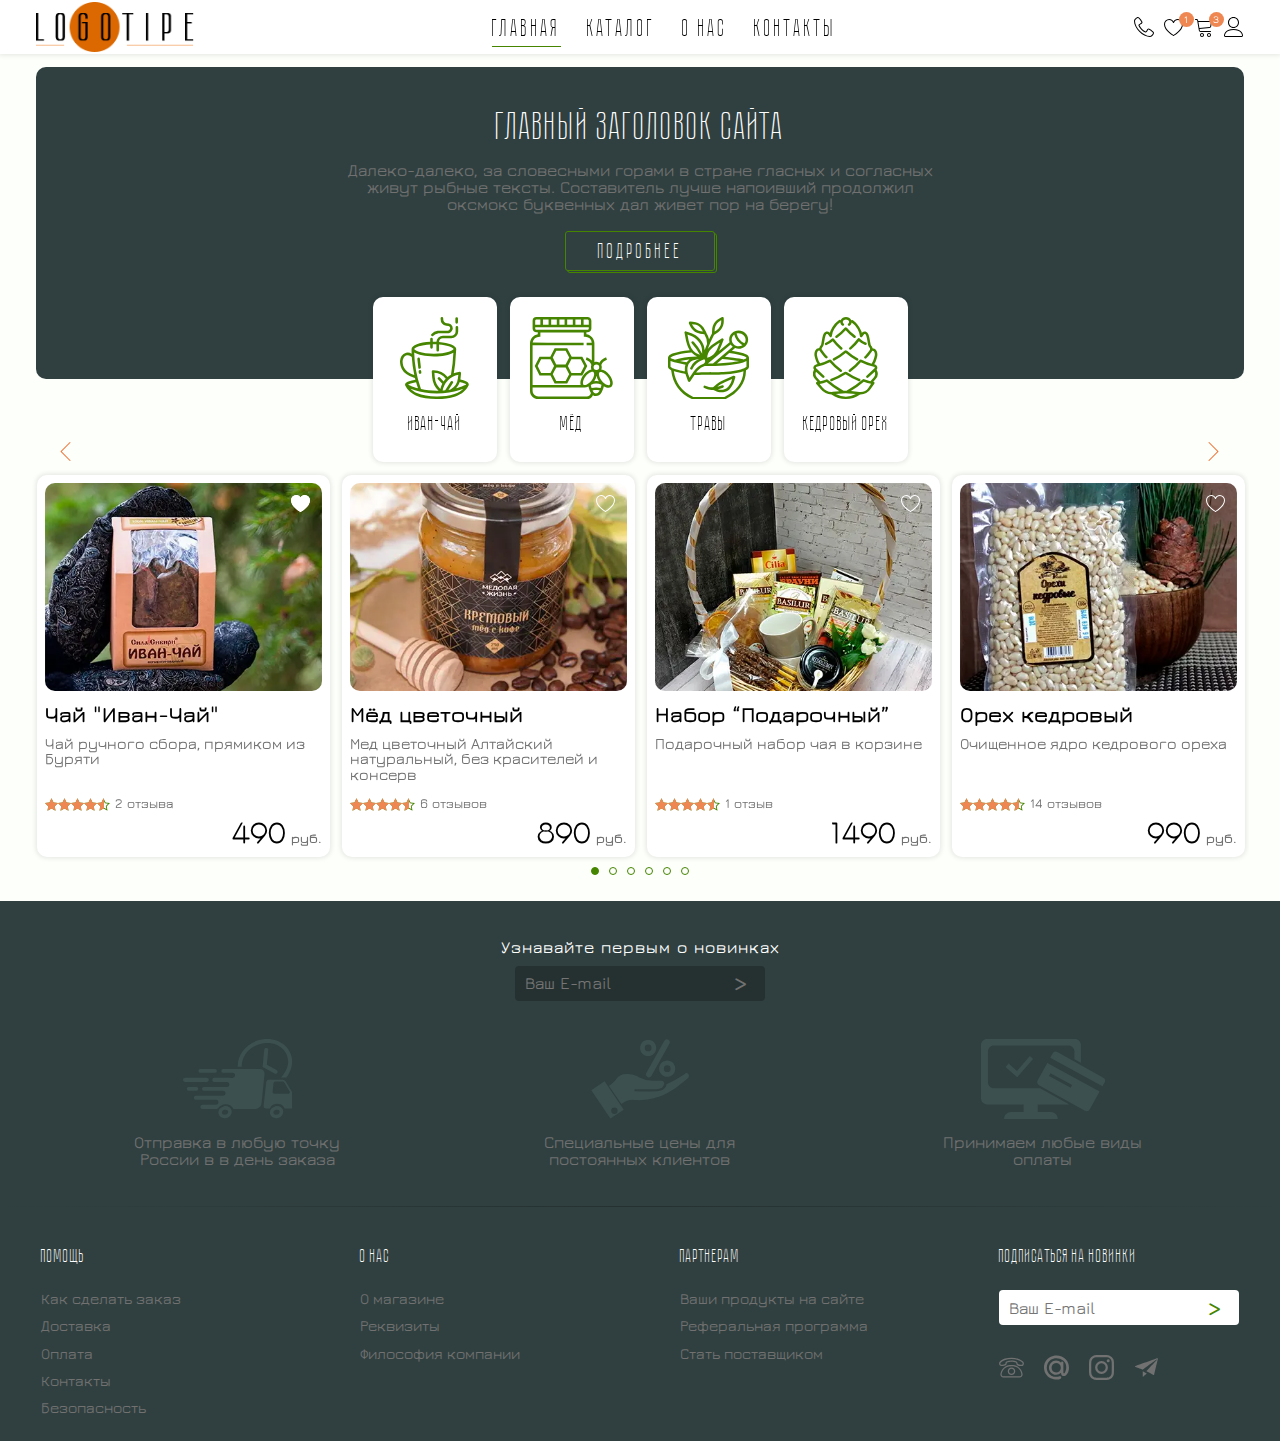
==== commit ff7c5be5: "fix2" ====
--- a/index.html
+++ b/index.html
@@ -305,90 +305,30 @@
 								<button class="form__button" type="submit">></button>
 							</form>
 						</div>
-						<div class="tabs__wrapper">
-							<div class="advantages__inner" id="advantage">
-								<a class="advantages__item tab active" href="#advantage" title="Подробнее"
-									data-id="advantagesDelivery">
-									<div class="advantages__text">
-										<h4 class="advantages__title">
-											Доставка
-										</h4>
-										<p class="advantages__descr">
-											Отправка в любую точку России в течении суток
-										</p>
-									</div>
-									<div class="advantages__image">
-										<img src="img/delivery.svg" alt="">
-									</div>
-								</a>
-								<a class="advantages__item tab" href="#advantage" title="Подробнее" data-id="advantagesPay">
-									<div class="advantages__text">
-										<h4 class="advantages__title">
-											Оплата
-										</h4>
-										<p class="advantages__descr">
-											Все виды оплаты
-										</p>
-									</div>
-									<div class="advantages__image">
-										<img src="img/pay.svg" alt="">
-									</div>
-								</a>
-								<a class="advantages__item tab" href="#advantage" title="Подробнее"
-									data-id="advantagesDiscount">
-									<div class="advantages__text">
-										<h4 class="advantages__title">
-											Система лояльности
-										</h4>
-										<p class="advantages__descr">
-											Специальные цены для постоянных клиентов.
-										</p>
-									</div>
-									<div class="advantages__image">
-										<img src="img/discount.svg" alt="">
-									</div>
-								</a>
-							</div>
-							<div class="advantages__tabs">
-								<div class="advantages__tab tab-item active-tab" id="advantagesDelivery">
-									<h4 class="advantages__title">
-										Доставка
-									</h4>
-									<div class="advantages__tab-descr">
-										Далеко-далеко за словесными горами в стране гласных и согласных живут рыбные тексты.
-										Возвращайся страну, дороге меня что снова lorem текстами толку составитель решила живет
-										коварный даль знаках деревни, ведущими, букв необходимыми однажды?
-										Далеко-далеко, за словесными горами в стране гласных и согласных живут рыбные тексты.
-										Прямо силуэт переписывается запятых своих составитель сбить которой толку
-										парадигматическая.
-									</div>
+						<div class="advantages__inner">
+							<div class="advantages__item">
+								<div class="advantages__img">
+									<img src="img/delivery.svg" alt="">
 								</div>
-								<div class="advantages__tab tab-item" id="advantagesPay">
-									<h4 class="advantages__title">
-										Оплата
-									</h4>
-									<div class="advantages__tab-descr">
-										Далеко-далеко за словесными горами в стране гласных и согласных живут рыбные тексты.
-										Возвращайся страну, дороге меня что снова lorem текстами толку составитель решила живет
-										коварный даль знаках деревни, ведущими, букв необходимыми однажды?
-										Далеко-далеко, за словесными горами в стране гласных и согласных живут рыбные тексты.
-										Прямо силуэт переписывается запятых своих составитель сбить которой толку
-										парадигматическая.
-									</div>
+								<p class="advantages__descr">
+									Отправка в любую точку России в в день заказа
+								</p>
+							</div>
+							<div class="advantages__item">
+								<div class="advantages__img">
+									<img src="img/discount.svg" alt="">
 								</div>
-								<div class="advantages__tab tab-item" id="advantagesDiscount">
-									<h4 class="advantages__title">
-										Система лояльности
-									</h4>
-									<div class="advantages__tab-descr">
-										Далеко-далеко за словесными горами в стране гласных и согласных живут рыбные тексты.
-										Возвращайся страну, дороге меня что снова lorem текстами толку составитель решила живет
-										коварный даль знаках деревни, ведущими, букв необходимыми однажды?
-										Далеко-далеко, за словесными горами в стране гласных и согласных живут рыбные тексты.
-										Прямо силуэт переписывается запятых своих составитель сбить которой толку
-										парадигматическая.
-									</div>
+								<p class="advantages__descr">
+									Специальные цены для постоянных клиентов
+								</p>
+							</div>
+							<div class="advantages__item">
+								<div class="advantages__img">
+									<img src="img/pay.svg" alt="">
 								</div>
+								<p class="advantages__descr">
+									Принимаем любые виды оплаты
+								</p>
 							</div>
 						</div>
 					</div>
--- a/css/style.min.css
+++ b/css/style.min.css
@@ -1 +1 @@
-﻿@font-face{font-family:"Jura";font-display:swap;src:url("../fonts/Jura-Bold.woff") format("woff"),url("../fonts/Jura-Bold.woff2") format("woff2");font-weight:700;font-style:normal}@font-face{font-family:"Jura";font-display:swap;src:url("../fonts/Jura-Medium.woff") format("woff"),url("../fonts/Jura-Medium.woff2") format("woff2");font-weight:400;font-style:normal}@font-face{font-family:"Pobeda";font-display:swap;src:url("../fonts/Pobeda.woff") format("woff"),url("../fonts/Pobeda.woff2") format("woff2");font-weight:400;font-style:normal}@font-face{font-family:"Konkord";font-display:swap;src:url("../fonts/Konkord-Retro.woff") format("woff"),url("../fonts/Konkord-Retro.woff2") format("woff2");font-weight:400;font-style:normal}html{-webkit-box-sizing:border-box;box-sizing:border-box;height:100%;min-width:320px;position:relative}html *{padding:0;margin:0;border:none;outline:none}*,*::before,*::after{-webkit-box-sizing:inherit;box-sizing:inherit}body{height:100%;min-width:320px;line-height:1;font-family:"Jura", sans-serif;color:#000;font-size:calc(14px + 4 * ((100vw - 320px) / 1600));font-weight:400;background-color:#fdfffb}h1,h2,h3,h4,h5,h6,p{font-weight:inherit;line-height:inherit;font-size:inherit;padding:0;margin:0}textarea{resize:none}input,button,textarea{font-family:inherit}button{cursor:pointer}a{display:inline-block;text-decoration:none;color:inherit}ul,li{list-style:none}.wrapper{display:-webkit-box;display:-ms-flexbox;display:flex;-webkit-box-orient:vertical;-webkit-box-direction:normal;-ms-flex-direction:column;flex-direction:column;min-height:100%}.content{-webkit-box-flex:1;-ms-flex:1 0 auto;flex:1 0 auto}.footer{-webkit-box-flex:0;-ms-flex:0 0 auto;flex:0 0 auto}._container{max-width:1230px;width:100%;margin:0 auto;padding-left:calc(5px + 10 * ((100vw - 320px) / 1600));padding-right:calc(5px + 10 * ((100vw - 320px) / 1600))}@-webkit-keyframes shakeX{from,to{-webkit-transform:translate3d(0, 0, 0);transform:translate3d(0, 0, 0)}66%{-webkit-transform:translate3d(0, -1px, 0);transform:translate3d(0, -1px, 0)}33%{-webkit-transform:translate3d(0, 1px, 0);transform:translate3d(0, 1px, 0)}}@keyframes shakeX{from,to{-webkit-transform:translate3d(0, 0, 0);transform:translate3d(0, 0, 0)}66%{-webkit-transform:translate3d(0, -1px, 0);transform:translate3d(0, -1px, 0)}33%{-webkit-transform:translate3d(0, 1px, 0);transform:translate3d(0, 1px, 0)}}.btn{font-family:'Pobeda', sans-serif;font-size:calc(18px + 6 * ((100vw - 320px) / 1600));position:relative}.btn span{letter-spacing:2px;height:40px;border:1px solid #458500;border-radius:3px;display:-webkit-inline-box;display:-ms-inline-flexbox;display:inline-flex;-webkit-box-align:center;-ms-flex-align:center;align-items:center;-webkit-box-pack:center;-ms-flex-pack:center;justify-content:center;position:relative;background-color:#304040;width:150px;-webkit-transition:background-color .3s;-o-transition:background-color .3s;transition:background-color .3s}.btn::before{content:'';position:absolute;top:2px;left:2px;width:150px;height:40px;border:1px solid #458500;border-radius:3px}.card{position:relative;max-width:295px;width:100%;min-height:100%;height:100%;overflow:hidden;padding:calc(5px + 5 * ((100vw - 320px) / 1600));background-color:#fff;border-radius:10px;-webkit-box-shadow:0px 0px 5px 0.6px rgba(0,0,0,0.1);box-shadow:0px 0px 5px 0.6px rgba(0,0,0,0.1);display:-webkit-box;display:-ms-flexbox;display:flex;-webkit-box-orient:vertical;-webkit-box-direction:normal;-ms-flex-direction:column;flex-direction:column}.card*:last-child{margin-bottom:0}.card__wrapper{-webkit-box-flex:1;-ms-flex:1 0 auto;flex:1 0 auto}.card__img{display:block;position:relative;padding:0px 0px 75% 0px;border-radius:10px;overflow:hidden;margin-bottom:calc(10px + 5 * ((100vw - 320px) / 1600))}.card__img:before{content:'→';position:absolute;bottom:10px;right:10px;z-index:1;color:#fff;font-size:22px;opacity:0;-webkit-transition:opacity .3s;-o-transition:opacity .3s;transition:opacity .3s;width:-webkit-fit-content;width:-moz-fit-content;width:fit-content;height:-webkit-fit-content;height:-moz-fit-content;height:fit-content}.card__img img{position:absolute;top:0;left:0;width:100%;height:100%;-o-object-fit:cover;object-fit:cover}.card__name{font-weight:700;font-size:calc(18px + 6 * ((100vw - 320px) / 1600));margin-bottom:10px;-webkit-transition:color .2s;-o-transition:color .2s;transition:color .2s}.card__descr{font-size:calc(13px + 3 * ((100vw - 320px) / 1600));color:#717171;margin-bottom:15px;-webkit-box-flex:1;-ms-flex:1 0 auto;flex:1 0 auto}.card__price{text-align:right;font-family:'Konkord', sans-serif;font-weight:700;font-size:calc(24px + 16 * ((100vw - 320px) / 1600))}.card__price span{font-family:'Jura', sans-serif;font-size:calc(12px + 2 * ((100vw - 320px) / 1600));color:#717171;margin-left:5px}.card__favorite{position:absolute;top:20px;right:20px;background-color:transparent;border:none;z-index:5;-webkit-transition:all .3s;-o-transition:all .3s;transition:all .3s}.card__favorite:before{content:'';position:absolute;top:0;left:0;width:20px;height:20px;background-image:url(../img/heart_full.svg);background-repeat:no-repeat;opacity:0}.card__favorite._select:before{opacity:1}.rating{display:-webkit-box;display:-ms-flexbox;display:flex;margin-bottom:5px;-webkit-box-align:end;-ms-flex-align:end;align-items:flex-end}.rating__stars{background-image:url(../img/star.svg);height:-webkit-fit-content;height:-moz-fit-content;height:fit-content}.rating__info{margin-left:5px;color:#717171;font-size:calc(12px + 2 * ((100vw - 320px) / 1600))}.rating .jq-ry-container{padding:0}.social{display:-webkit-box;display:-ms-flexbox;display:flex}.social__row+.social__row{margin-left:20px}.social__link path{-webkit-transition:fill .2s;-o-transition:fill .2s;transition:fill .2s;fill:#717171}.news__form .form__body{position:relative}.news__form .form__input{height:35px;width:100%;border:none;padding-left:10px;padding-right:60px;border-radius:4px;background-color:#fff}.news__form .form__input:focus{border:1px solid #458500}.news__form .form__button{position:absolute;bottom:1px;right:1px;color:#458500;font-size:30px;line-height:30px;padding:0 15px;height:33px;background-color:#fff;border:none;border-radius:0 4px 4px 0}.news__form .form__button:focus{background-color:#458500;color:#fff}.header{position:fixed;right:0;left:0;top:0;background-color:#fff;z-index:100;-webkit-box-shadow:0px 0px 5px 0.6px rgba(0,0,0,0.1);box-shadow:0px 0px 5px 0.6px rgba(0,0,0,0.1)}.header__body{display:-webkit-box;display:-ms-flexbox;display:flex;-webkit-box-align:center;-ms-flex-align:center;align-items:center;-webkit-box-pack:justify;-ms-flex-pack:justify;justify-content:space-between;height:calc(45px + 15 * ((100vw - 320px) / 1600))}.header__logo{height:100%}.header__logo img{height:100%;padding:2px 0px 2px 0px}.header__buttons{height:100%;display:-webkit-box;display:-ms-flexbox;display:flex}.header__btn{height:100%;display:-webkit-box;display:-ms-flexbox;display:flex;-webkit-box-align:center;-ms-flex-align:center;align-items:center;-webkit-box-pack:center;-ms-flex-pack:center;justify-content:center;position:relative;-webkit-transition:-webkit-transform .3s;transition:-webkit-transform .3s;-o-transition:transform .3s;transition:transform .3s;transition:transform .3s, -webkit-transform .3s}.header__btn+.header__btn{margin-left:10px}.header__quantity{position:absolute;top:22%;right:-10px;font-size:10px;color:#fff;width:15px;height:15px;background-color:#458500;border-radius:8px;display:-webkit-box;display:-ms-flexbox;display:flex;-webkit-box-pack:center;-ms-flex-pack:center;justify-content:center;-webkit-box-align:center;-ms-flex-align:center;align-items:center;padding:5px;line-height:15px}.menu{font-family:'Pobeda', sans-serif;letter-spacing:2px;text-transform:uppercase;font-size:24px}.menu__btn{display:none;width:30px;height:20px;position:relative;cursor:pointer}.menu__btn:before{content:'';position:absolute;top:0;left:0;width:100%;height:2px;background-color:#000}.menu__btn:after{content:'';position:absolute;bottom:0;left:0;width:100%;height:2px;background-color:#000}.menu__btn span{position:absolute;width:100%;height:2px;left:0;top:9px;background-color:#000}.menu__btn.open::after{-webkit-transform:rotate(45deg);-ms-transform:rotate(45deg);transform:rotate(45deg);bottom:9px}.menu__btn.open::before{-webkit-transform:rotate(-45deg);-ms-transform:rotate(-45deg);transform:rotate(-45deg);top:9px}.menu__btn.open span{-webkit-transform:scale(0);-ms-transform:scale(0);transform:scale(0)}.menu__body{margin-bottom:-4px}.menu__row{display:inline-block;overflow:auto}.menu__row+.menu__row{margin-left:20px}.menu__link{border-bottom:1px solid transparent;display:block;padding-top:calc(5px + 3 * ((100vw - 320px) / 1600));padding-bottom:calc(5px + 3 * ((100vw - 320px) / 1600));-webkit-transition:border-bottom .3s;-o-transition:border-bottom .3s;transition:border-bottom .3s}.top__body{margin-top:calc(55px + 20 * ((100vw - 320px) / 1600));padding-top:calc(20px + 30 * ((100vw - 320px) / 1600));padding-right:5px;padding-left:5px;background-color:#304040;border-radius:10px;overflow:auto;text-align:center;color:#fff}.top__body>*:last-child{margin-bottom:calc(77px + 53 * ((100vw - 320px) / 1600))}.top__title{margin:0 auto;margin-bottom:calc(15px + 5 * ((100vw - 320px) / 1600));font-family:'Pobeda', sans-serif;font-size:calc(32px + 12 * ((100vw - 320px) / 1600));max-width:600px}.top__descr{margin:0 auto;margin-bottom:calc(15px + 5 * ((100vw - 320px) / 1600));max-width:600px;color:#717171}.top__btn{margin-bottom:calc(15px + 5 * ((100vw - 320px) / 1600))}.top__categories{position:relative}.categories__menu{position:absolute;z-index:10;top:calc(-57px + -43 * ((100vw - 320px) / 1600));left:0;right:0;margin:0 auto}.categories__menu._fixed{position:fixed;-webkit-transform:translate(0, 0);-ms-transform:translate(0, 0);transform:translate(0, 0);top:calc(55px + 20 * ((100vw - 320px) / 1600))}.categories__menu._fixed .categories__link{-webkit-box-orient:horizontal;-webkit-box-direction:normal;-ms-flex-direction:row;flex-direction:row;border-radius:6px}.categories__menu._fixed .categories__row{height:60px}.categories__menu._fixed .categories__icon{margin-bottom:0;height:70%;margin-left:5px;margin-right:5px}.categories__menu._fixed .categories__name{margin:0 auto;text-align:center;font-size:calc(15px + 6 * ((100vw - 320px) / 1600));padding:5px 0}.categories__list{display:-webkit-box;display:-ms-flexbox;display:flex;-webkit-box-pack:center;-ms-flex-pack:center;justify-content:center}.categories__row{max-width:calc(85px + 65 * ((100vw - 320px) / 1600));min-width:calc(85px + 65 * ((100vw - 320px) / 1600));height:calc(114px + 86 * ((100vw - 320px) / 1600))}.categories__row+.categories__row{margin-left:calc(10px + 5 * ((100vw - 320px) / 1600))}.categories__link{background-color:#fff;-webkit-box-shadow:0px 0px 5px 0.6px rgba(0,0,0,0.1);box-shadow:0px 0px 5px 0.6px rgba(0,0,0,0.1);border-radius:10px;display:-webkit-box;display:-ms-flexbox;display:flex;-webkit-box-orient:vertical;-webkit-box-direction:normal;-ms-flex-direction:column;flex-direction:column;-webkit-box-pack:center;-ms-flex-pack:center;justify-content:center;-webkit-box-align:center;-ms-flex-align:center;align-items:center;height:100%}.categories__link>*:last-child{margin-bottom:0}.categories__icon{height:50%;margin-bottom:calc(5px + 15 * ((100vw - 320px) / 1600))}.categories__name{font-family:'Pobeda', sans-serif;text-transform:uppercase;margin-bottom:calc(10px + 10 * ((100vw - 320px) / 1600));font-size:calc(16px + 6 * ((100vw - 320px) / 1600));padding-bottom:8px;border-bottom:1px solid transparent;-webkit-transition:border-bottom .3s;-o-transition:border-bottom .3s;transition:border-bottom .3s}.advantages{background-color:#304040;padding-top:calc(20px + 30 * ((100vw - 320px) / 1600));padding-bottom:calc(20px + 30 * ((100vw - 320px) / 1600));border-width:1px;border-style:solid;-o-border-image:-o-linear-gradient(left, #304040 0%, #253131 50%, #304040 100%) 0 0 100% 0;border-image:-webkit-gradient(linear, left top, right top, from(#304040), color-stop(50%, #253131), to(#304040)) 0 0 100% 0;border-image:linear-gradient(90deg, #304040 0%, #253131 50%, #304040 100%) 0 0 100% 0;border-left:none;border-right:none;border-top:none}.advantages>:last-child{margin-bottom:0}.advantages__inner{display:-webkit-box;display:-ms-flexbox;display:flex;-webkit-box-pack:justify;-ms-flex-pack:justify;justify-content:space-between;margin-bottom:calc(5px + 10 * ((100vw - 320px) / 1600))}.advantages__item{border-radius:10px;border:1px solid transparent;background-color:#253131;max-width:33%;width:100%;padding-top:15px;padding-bottom:15px;padding-left:calc(5px + 10 * ((100vw - 320px) / 1600));padding-right:calc(5px + 10 * ((100vw - 320px) / 1600));display:-webkit-box;display:-ms-flexbox;display:flex;-webkit-box-pack:justify;-ms-flex-pack:justify;justify-content:space-between;cursor:pointer;position:relative}.advantages__item.active{border:1px solid #458500}.advantages__item::before{content:'↓';opacity:0;position:absolute;bottom:25px;right:15px;width:10px;height:10px;z-index:1;color:#fff;-webkit-transition:opacity .3s;-o-transition:opacity .3s;transition:opacity .3s}.advantages__item+.advantages__item{margin-left:calc(5px + 10 * ((100vw - 320px) / 1600))}.advantages__image img{height:calc(50px + 50 * ((100vw - 320px) / 1600))}.advantages__text{margin-right:5px}.advantages__title{font-family:'Pobeda', sans-serif;font-size:calc(16px + 6 * ((100vw - 320px) / 1600));color:#fff;margin-bottom:10px}.advantages__descr{color:#717171}.advantages__form{text-align:center;color:#fff;margin-bottom:calc(20px + 30 * ((100vw - 320px) / 1600))}.advantages__form .form__body{max-width:250px;margin:0 auto}.advantages__form .form__title{margin-bottom:10px;font-weight:400;letter-spacing:1px}.advantages__form .form__input{color:#717171;background-color:#253131}.advantages__form .form__button{background-color:#253131;color:#717171}.advantages__tab{background-color:#253131;border-radius:10px;border:1px solid transparent;padding-top:15px;padding-bottom:15px;padding-left:calc(5px + 10 * ((100vw - 320px) / 1600));padding-right:calc(5px + 10 * ((100vw - 320px) / 1600));display:none}.advantages__tab.active-tab{display:block}.advantages__tab-descr{color:#717171}.popular{margin-bottom:calc(20px + 10 * ((100vw - 320px) / 1600));margin-top:calc(67px + 48 * ((100vw - 320px) / 1600))}.popular._fixed{margin-top:50px}.popular__slide{height:100%}.popular .slick-list{margin-left:-6px;margin-right:-6px;margin-top:-10px;padding-top:10px;padding-bottom:10px;margin-bottom:-10px}.popular .slick-track{display:-webkit-box;display:-ms-flexbox;display:flex;-webkit-box-align:stretch;-ms-flex-align:stretch;align-items:stretch}.popular .slick-slide{margin-left:8px;margin-right:8px;height:auto}.popular .slick-slide>div{height:100%}.popular .slick-arrow{position:absolute;top:-27px;z-index:11;height:30px;width:40px;background-color:transparent}.popular .slick-arrow img{height:20px}.popular .slick-arrow:active{top:-26px}.popular .slick-next{right:10px}.popular .slick-next:active{right:9px}.popular .slick-prev{left:10px}.popular .slick-prev:active{left:9px}.popular .slick-dots{display:-webkit-box;display:-ms-flexbox;display:flex;-webkit-box-pack:center;-ms-flex-pack:center;justify-content:center;margin-top:10px}.popular .slick-dots li{font-size:0}.popular .slick-dots li+li{margin-left:10px}.popular .slick-dots button{font-size:0;border-radius:50%;background-color:transparent;border:1px solid #458500;height:8px;width:8px}.popular .slick-dots .slick-active button{background-color:#458500}.footer{background-color:#304040;border-width:1px;border-style:solid;-o-border-image:-o-linear-gradient(left, #304040 0%, #253131 50%, #304040 100%) 0 0 100% 0;border-image:-webkit-gradient(linear, left top, right top, from(#304040), color-stop(50%, #253131), to(#304040)) 0 0 100% 0;border-image:linear-gradient(90deg, #304040 0%, #253131 50%, #304040 100%) 0 0 100% 0;border-left:none;border-right:none;border-bottom:none}.footer__body{padding-top:calc(20px + 30 * ((100vw - 320px) / 1600));padding-bottom:20px;display:-webkit-box;display:-ms-flexbox;display:flex;-webkit-box-pack:justify;-ms-flex-pack:justify;justify-content:space-between}.footer__item{max-width:250px;width:100%;padding:0 5px}.footer__item *:last-child{margin-bottom:0}.footer__title{display:inline-block;color:#fff;font-family:'Pobeda', sans-serif;font-size:calc(15px + 6 * ((100vw - 320px) / 1600));margin-bottom:20px;padding-bottom:5px;border-bottom:1px solid transparent}.footer__row+.footer__row{margin-top:5px}.footer__link{color:#717171;border-bottom:1px solid transparent;-webkit-transition:all .2s;-o-transition:all .2s;transition:all .2s;padding-bottom:5px;font-size:calc(14px + 2 * ((100vw - 320px) / 1600))}.footer__form{margin-bottom:30px}@media (min-width: 767.98px){.menu__link._active{border-bottom:1px solid #458500}}@media (min-width: 991.98px){.btn:hover>span{background-color:#458500}.btn:focus>span{background-color:#458500}.card__img:hover.card__img:before{opacity:1}.card__img:focus.card__img:before{opacity:1}.card__name:hover{color:#458500}.card__name:focus{color:#458500}.card__favorite:hover{-webkit-transform:scale(1.1);-ms-transform:scale(1.1);transform:scale(1.1)}.card__favorite:focus{-webkit-transform:scale(1.1);-ms-transform:scale(1.1);transform:scale(1.1)}.social__link:hover path{fill:#458500}.social__link:focus path{fill:#458500}.header__btn:hover{-webkit-transform:scale(1.1);-ms-transform:scale(1.1);transform:scale(1.1)}.header__btn:focus{-webkit-transform:scale(1.1);-ms-transform:scale(1.1);transform:scale(1.1)}.menu__link:hover{border-bottom:1px solid #458500}.menu__link:focus{border-bottom:1px solid #458500}.categories__link:hover .categories__icon{-webkit-animation-name:shakeX;animation-name:shakeX;-webkit-animation-duration:.3s;animation-duration:.3s}.categories__link:hover .categories__name{border-bottom:1px solid #458500}.categories__link:focus .categories__icon{-webkit-animation-name:shakeX;animation-name:shakeX;-webkit-animation-duration:.3s;animation-duration:.3s}.categories__link:focus .categories__name{border-bottom:1px solid #458500}.advantages__item:hover::before{opacity:1}.advantages__item:focus{border:1px solid #458500}.advantages__item:focus::before{opacity:1}.popular .slick-arrow:focus{top:-26px}.footer__item:hover .footer__title{border-bottom:1px solid #458500}.footer__item:focus .footer__title{border:1px solid #458500}.footer__link:hover{color:#458500}.footer__link:focus{color:#458500}}@media (max-width: 1920px){.card__img:before{font-size:calc(16px + 6 * ((100vw - 320px) / 1600))}.popular._fixed{margin-top:calc(40px + 10 * ((100vw - 320px) / 1600))}.popular .slick-list{margin-left:calc(-3px + -3 * ((100vw - 320px) / 1600))}.popular .slick-list{margin-right:calc(-3px + -3 * ((100vw - 320px) / 1600))}.popular .slick-slide{margin-left:calc(3px + 5 * ((100vw - 320px) / 1600))}.popular .slick-slide{margin-right:calc(3px + 5 * ((100vw - 320px) / 1600))}}@media (max-width: 1230pxpx){._container{max-width:970px}}@media (max-width: 991.98px){._container{max-width:750px}.card__img:before{opacity:1}}@media (max-width: 767.98px){._container{max-width:none}.menu{-webkit-box-ordinal-group:0;-ms-flex-order:-1;order:-1}.menu__btn{display:block}.menu__body{left:0;position:absolute;width:100%;top:calc(45px + 15 * ((100vw - 320px) / 1600))}.menu__body.open .menu__row{left:0}.menu__row+.menu__row{margin-left:0}.menu__row{background-color:#fff;display:block;position:absolute;width:100%;top:0;left:-100%;-webkit-transition:all .3s;-o-transition:all .3s;transition:all .3s}.menu__row:nth-child(2){top:45px;-webkit-transition:all .5s;-o-transition:all .5s;transition:all .5s}.menu__row:nth-child(3){top:90px;-webkit-transition:all .7s;-o-transition:all .7s;transition:all .7s}.menu__row:nth-child(4){top:135px;-webkit-transition:all .9s;-o-transition:all .9s;transition:all .9s}.menu__row:nth-child(5){top:180px;-webkit-transition:all 1.1s;-o-transition:all 1.1s;transition:all 1.1s}.menu__row:nth-child(6){top:225px;-webkit-transition:all 1.3s;-o-transition:all 1.3s;transition:all 1.3s}.menu__row:nth-child(7){top:270px;-webkit-transition:all 1.5s;-o-transition:all 1.5s;transition:all 1.5s}.menu__row:nth-child(8){top:315px;-webkit-transition:all 1.7s;-o-transition:all 1.7s;transition:all 1.7s}.menu__row:nth-child(9){top:360px;-webkit-transition:all 1.9s;-o-transition:all 1.9s;transition:all 1.9s}.menu__row:nth-child(10){top:405px;-webkit-transition:all 2.1s;-o-transition:all 2.1s;transition:all 2.1s}.menu__link{height:45px;display:-webkit-box;display:-ms-flexbox;display:flex;-webkit-box-align:center;-ms-flex-align:center;align-items:center;-webkit-box-pack:center;-ms-flex-pack:center;justify-content:center;border-bottom:1px solid #458500}.categories__menu._fixed .categories__row{height:45px}.advantages__item{-webkit-box-orient:vertical;-webkit-box-direction:normal;-ms-flex-direction:column;flex-direction:column;text-align:center;-webkit-box-pack:start;-ms-flex-pack:start;justify-content:flex-start}.advantages__image{-webkit-box-ordinal-group:-1;-ms-flex-order:-2;order:-2;margin-bottom:10px}.footer__body{-ms-flex-wrap:wrap;flex-wrap:wrap}.footer__item{max-width:50%;margin-bottom:30px}.footer__item:last-child{max-width:100%;-webkit-box-ordinal-group:-2;-ms-flex-order:-3;order:-3}.footer__item:nth-child(3){margin-bottom:0}}@media (max-width: 479.98px){.header__logo{height:80%}.categories__list{overflow:auto;-webkit-box-pack:start;-ms-flex-pack:start;justify-content:flex-start;padding-left:8px;padding-bottom:20px;margin-bottom:-20px;padding-top:20px;margin-top:-20px}.categories__row:last-child{padding-right:8px;min-width:93px}}
+﻿@font-face{font-family:"Jura";font-display:swap;src:url("../fonts/Jura-Bold.woff") format("woff"),url("../fonts/Jura-Bold.woff2") format("woff2");font-weight:700;font-style:normal}@font-face{font-family:"Jura";font-display:swap;src:url("../fonts/Jura-Medium.woff") format("woff"),url("../fonts/Jura-Medium.woff2") format("woff2");font-weight:400;font-style:normal}@font-face{font-family:"Pobeda";font-display:swap;src:url("../fonts/Pobeda.woff") format("woff"),url("../fonts/Pobeda.woff2") format("woff2");font-weight:400;font-style:normal}@font-face{font-family:"Konkord";font-display:swap;src:url("../fonts/Konkord-Retro.woff") format("woff"),url("../fonts/Konkord-Retro.woff2") format("woff2");font-weight:400;font-style:normal}html{-webkit-box-sizing:border-box;box-sizing:border-box;height:100%;min-width:320px;position:relative}html *{padding:0;margin:0;border:none;outline:none}*,*::before,*::after{-webkit-box-sizing:inherit;box-sizing:inherit}body{height:100%;min-width:320px;line-height:1;font-family:"Jura", sans-serif;color:#000;font-size:calc(15px + 3 * ((100vw - 320px) / 1600));font-weight:400;background-color:#fdfffb}h1,h2,h3,h4,h5,h6,p{font-weight:inherit;line-height:inherit;font-size:inherit;padding:0;margin:0}textarea{resize:none}input,button,textarea{font-family:inherit;font-size:inherit}button{cursor:pointer}a{display:inline-block;text-decoration:none;color:inherit}ul,li{list-style:none}.wrapper{display:-webkit-box;display:-ms-flexbox;display:flex;-webkit-box-orient:vertical;-webkit-box-direction:normal;-ms-flex-direction:column;flex-direction:column;min-height:100%}.content{-webkit-box-flex:1;-ms-flex:1 0 auto;flex:1 0 auto}.footer{-webkit-box-flex:0;-ms-flex:0 0 auto;flex:0 0 auto}._container{max-width:1230px;width:100%;margin:0 auto;padding-left:calc(5px + 10 * ((100vw - 320px) / 1600));padding-right:calc(5px + 10 * ((100vw - 320px) / 1600))}@-webkit-keyframes shakeX{from,to{-webkit-transform:translate3d(0, 0, 0);transform:translate3d(0, 0, 0)}66%{-webkit-transform:translate3d(0, -1px, 0);transform:translate3d(0, -1px, 0)}33%{-webkit-transform:translate3d(0, 1px, 0);transform:translate3d(0, 1px, 0)}}@keyframes shakeX{from,to{-webkit-transform:translate3d(0, 0, 0);transform:translate3d(0, 0, 0)}66%{-webkit-transform:translate3d(0, -1px, 0);transform:translate3d(0, -1px, 0)}33%{-webkit-transform:translate3d(0, 1px, 0);transform:translate3d(0, 1px, 0)}}.btn{font-family:'Pobeda', sans-serif;font-size:calc(18px + 6 * ((100vw - 320px) / 1600));position:relative}.btn span{letter-spacing:2px;height:40px;border:1px solid #458500;border-radius:3px;display:-webkit-inline-box;display:-ms-inline-flexbox;display:inline-flex;-webkit-box-align:center;-ms-flex-align:center;align-items:center;-webkit-box-pack:center;-ms-flex-pack:center;justify-content:center;position:relative;background-color:#304040;width:150px;-webkit-transition:background-color .3s;-o-transition:background-color .3s;transition:background-color .3s}.btn::before{content:'';position:absolute;top:2px;left:2px;width:150px;height:40px;border:1px solid #458500;border-radius:3px}.card{position:relative;max-width:295px;width:100%;min-height:100%;height:100%;overflow:hidden;padding:calc(5px + 5 * ((100vw - 320px) / 1600));background-color:#fff;border-radius:10px;-webkit-box-shadow:0px 0px 5px 0.6px rgba(0,0,0,0.1);box-shadow:0px 0px 5px 0.6px rgba(0,0,0,0.1);display:-webkit-box;display:-ms-flexbox;display:flex;-webkit-box-orient:vertical;-webkit-box-direction:normal;-ms-flex-direction:column;flex-direction:column}.card*:last-child{margin-bottom:0}.card__wrapper{-webkit-box-flex:1;-ms-flex:1 0 auto;flex:1 0 auto}.card__img{display:block;position:relative;padding:0px 0px 75% 0px;border-radius:10px;overflow:hidden;margin-bottom:calc(10px + 5 * ((100vw - 320px) / 1600))}.card__img:before{content:'→';position:absolute;bottom:10px;right:10px;z-index:1;color:#fff;font-size:22px;opacity:0;-webkit-transition:opacity .3s;-o-transition:opacity .3s;transition:opacity .3s;width:-webkit-fit-content;width:-moz-fit-content;width:fit-content;height:-webkit-fit-content;height:-moz-fit-content;height:fit-content}.card__img img{position:absolute;top:0;left:0;width:100%;height:100%;-o-object-fit:cover;object-fit:cover}.card__name{font-weight:700;font-size:calc(18px + 6 * ((100vw - 320px) / 1600));margin-bottom:10px;-webkit-transition:color .2s;-o-transition:color .2s;transition:color .2s}.card__descr{font-size:calc(15px + 1 * ((100vw - 320px) / 1600));color:#717171;margin-bottom:15px;-webkit-box-flex:1;-ms-flex:1 0 auto;flex:1 0 auto}.card__price{text-align:right;font-family:'Konkord', sans-serif;font-weight:700;font-size:calc(24px + 16 * ((100vw - 320px) / 1600))}.card__price span{font-family:'Jura', sans-serif;font-size:calc(12px + 2 * ((100vw - 320px) / 1600));color:#717171;margin-left:5px}.card__favorite{position:absolute;top:20px;right:20px;background-color:transparent;border:none;z-index:5;-webkit-transition:all .3s;-o-transition:all .3s;transition:all .3s}.card__favorite:before{content:'';position:absolute;top:0;left:0;width:20px;height:20px;background-image:url(../img/heart_full.svg);background-repeat:no-repeat;opacity:0}.card__favorite._select:before{opacity:1}.rating{display:-webkit-box;display:-ms-flexbox;display:flex;margin-bottom:5px;-webkit-box-align:end;-ms-flex-align:end;align-items:flex-end}.rating__stars{background-image:url(../img/star.svg);height:-webkit-fit-content;height:-moz-fit-content;height:fit-content}.rating__info{margin-left:5px;color:#717171;font-size:calc(12px + 2 * ((100vw - 320px) / 1600))}.rating .jq-ry-container{padding:0}.social{display:-webkit-box;display:-ms-flexbox;display:flex}.social__row+.social__row{margin-left:20px}.social__link path{-webkit-transition:fill .2s;-o-transition:fill .2s;transition:fill .2s;fill:#717171}.news__form .form__body{position:relative}.news__form .form__input{height:35px;width:100%;border:none;padding-left:10px;padding-right:60px;border-radius:4px;background-color:#fff}.news__form .form__input:focus{border:1px solid #458500}.news__form .form__button{position:absolute;bottom:1px;right:1px;color:#458500;font-size:30px;line-height:30px;padding:0 15px;height:33px;background-color:#fff;border:none;border-radius:0 4px 4px 0}.news__form .form__button:focus{background-color:#458500;color:#fff}.header{position:fixed;right:0;left:0;top:0;background-color:#fff;z-index:100;-webkit-box-shadow:0px 0px 5px 0.6px rgba(0,0,0,0.1);box-shadow:0px 0px 5px 0.6px rgba(0,0,0,0.1)}.header__body{display:-webkit-box;display:-ms-flexbox;display:flex;-webkit-box-align:center;-ms-flex-align:center;align-items:center;-webkit-box-pack:justify;-ms-flex-pack:justify;justify-content:space-between;height:calc(45px + 15 * ((100vw - 320px) / 1600))}.header__logo{height:100%}.header__logo img{height:100%;padding:2px 0px 2px 0px}.header__buttons{height:100%;display:-webkit-box;display:-ms-flexbox;display:flex}.header__btn{height:100%;display:-webkit-box;display:-ms-flexbox;display:flex;-webkit-box-align:center;-ms-flex-align:center;align-items:center;-webkit-box-pack:center;-ms-flex-pack:center;justify-content:center;position:relative;-webkit-transition:-webkit-transform .3s;transition:-webkit-transform .3s;-o-transition:transform .3s;transition:transform .3s;transition:transform .3s, -webkit-transform .3s}.header__btn+.header__btn{margin-left:10px}.header__quantity{position:absolute;top:22%;right:-10px;font-size:10px;color:#fff;height:15px;min-width:15px;background-color:#ef8752;border-radius:8px;display:-webkit-box;display:-ms-flexbox;display:flex;-webkit-box-pack:center;-ms-flex-pack:center;justify-content:center;-webkit-box-align:center;-ms-flex-align:center;align-items:center;padding:2px;line-height:15px}.menu{font-family:'Pobeda', sans-serif;letter-spacing:2px;text-transform:uppercase;font-size:24px}.menu__btn{display:none;width:30px;height:20px;position:relative;cursor:pointer}.menu__btn:before{content:'';position:absolute;top:0;left:0;width:100%;height:2px;background-color:#000}.menu__btn:after{content:'';position:absolute;bottom:0;left:0;width:100%;height:2px;background-color:#000}.menu__btn span{position:absolute;width:100%;height:2px;left:0;top:9px;background-color:#000}.menu__btn.open::after{-webkit-transform:rotate(45deg);-ms-transform:rotate(45deg);transform:rotate(45deg);bottom:9px}.menu__btn.open::before{-webkit-transform:rotate(-45deg);-ms-transform:rotate(-45deg);transform:rotate(-45deg);top:9px}.menu__btn.open span{-webkit-transform:scale(0);-ms-transform:scale(0);transform:scale(0)}.menu__body{margin-bottom:-4px}.menu__row{display:inline-block;overflow:auto}.menu__row+.menu__row{margin-left:20px}.menu__link{border-bottom:1px solid transparent;display:block;padding-top:calc(5px + 3 * ((100vw - 320px) / 1600));padding-bottom:calc(5px + 3 * ((100vw - 320px) / 1600));-webkit-transition:border-bottom .3s;-o-transition:border-bottom .3s;transition:border-bottom .3s}.top__body{margin-top:calc(55px + 20 * ((100vw - 320px) / 1600));padding-top:calc(20px + 30 * ((100vw - 320px) / 1600));padding-right:5px;padding-left:5px;background-color:#304040;border-radius:10px;overflow:auto;text-align:center;color:#fff}.top__body>*:last-child{margin-bottom:calc(77px + 53 * ((100vw - 320px) / 1600))}.top__title{margin:0 auto;margin-bottom:calc(15px + 5 * ((100vw - 320px) / 1600));font-family:'Pobeda', sans-serif;font-size:calc(32px + 12 * ((100vw - 320px) / 1600));max-width:600px}.top__descr{margin:0 auto;margin-bottom:calc(15px + 5 * ((100vw - 320px) / 1600));max-width:600px;color:#717171}.top__btn{margin-bottom:calc(15px + 5 * ((100vw - 320px) / 1600))}.top__categories{position:relative}.categories__menu{position:absolute;z-index:10;top:calc(-57px + -43 * ((100vw - 320px) / 1600));left:0;right:0;margin:0 auto}.categories__menu._fixed{position:fixed;-webkit-transform:translate(0, 0);-ms-transform:translate(0, 0);transform:translate(0, 0);top:calc(55px + 20 * ((100vw - 320px) / 1600))}.categories__menu._fixed .categories__link{-webkit-box-orient:horizontal;-webkit-box-direction:normal;-ms-flex-direction:row;flex-direction:row;border-radius:6px}.categories__menu._fixed .categories__row{height:60px}.categories__menu._fixed .categories__icon{margin-bottom:0;height:70%;margin-left:5px;margin-right:5px}.categories__menu._fixed .categories__name{margin:0 auto;text-align:center;font-size:calc(16px + 5 * ((100vw - 320px) / 1600));padding:5px 0}.categories__list{display:-webkit-box;display:-ms-flexbox;display:flex;-webkit-box-pack:center;-ms-flex-pack:center;justify-content:center}.categories__row{max-width:calc(85px + 65 * ((100vw - 320px) / 1600));min-width:calc(85px + 65 * ((100vw - 320px) / 1600));height:calc(114px + 86 * ((100vw - 320px) / 1600))}.categories__row+.categories__row{margin-left:calc(10px + 5 * ((100vw - 320px) / 1600))}.categories__link{background-color:#fff;-webkit-box-shadow:0px 0px 5px 0.6px rgba(0,0,0,0.1);box-shadow:0px 0px 5px 0.6px rgba(0,0,0,0.1);border-radius:10px;display:-webkit-box;display:-ms-flexbox;display:flex;-webkit-box-orient:vertical;-webkit-box-direction:normal;-ms-flex-direction:column;flex-direction:column;-webkit-box-pack:center;-ms-flex-pack:center;justify-content:center;-webkit-box-align:center;-ms-flex-align:center;align-items:center;height:100%}.categories__link>*:last-child{margin-bottom:0}.categories__icon{height:50%;margin-bottom:calc(5px + 15 * ((100vw - 320px) / 1600))}.categories__name{font-family:'Pobeda', sans-serif;text-transform:uppercase;margin-bottom:calc(10px + 10 * ((100vw - 320px) / 1600));font-size:calc(16px + 6 * ((100vw - 320px) / 1600));padding-bottom:8px;border-bottom:1px solid transparent;-webkit-transition:border-bottom .3s;-o-transition:border-bottom .3s;transition:border-bottom .3s}.advantages{background-color:#304040;padding-top:calc(20px + 30 * ((100vw - 320px) / 1600));padding-bottom:calc(20px + 30 * ((100vw - 320px) / 1600));border-width:1px;border-style:solid;-o-border-image:-o-linear-gradient(left, #304040 0%, #253131 50%, #304040 100%) 0 0 100% 0;border-image:-webkit-gradient(linear, left top, right top, from(#304040), color-stop(50%, #253131), to(#304040)) 0 0 100% 0;border-image:linear-gradient(90deg, #304040 0%, #253131 50%, #304040 100%) 0 0 100% 0;border-left:none;border-right:none;border-top:none}.advantages>:last-child{margin-bottom:0}.advantages__inner{display:-webkit-box;display:-ms-flexbox;display:flex;-ms-flex-pack:distribute;justify-content:space-around}.advantages__item{max-width:250px;width:100%;text-align:center;color:#717171}.advantages__img{height:calc(50px + 50 * ((100vw - 320px) / 1600));margin-bottom:15px}.advantages__img img{height:100%}.advantages__form{text-align:center;color:#fff;margin-bottom:calc(20px + 30 * ((100vw - 320px) / 1600))}.advantages__form .form__body{max-width:250px;margin:0 auto}.advantages__form .form__title{margin-bottom:10px;font-weight:400;letter-spacing:1px}.advantages__form .form__input{color:#717171;background-color:#253131}.advantages__form .form__button{background-color:#253131;color:#717171}.popular{margin-bottom:calc(20px + 10 * ((100vw - 320px) / 1600));margin-top:calc(67px + 48 * ((100vw - 320px) / 1600))}.popular._fixed{margin-top:50px}.popular__slide{height:100%}.popular .slick-list{margin-left:-6px;margin-right:-6px;margin-top:-10px;padding-top:10px;padding-bottom:10px;margin-bottom:-10px}.popular .slick-track{display:-webkit-box;display:-ms-flexbox;display:flex;-webkit-box-align:stretch;-ms-flex-align:stretch;align-items:stretch}.popular .slick-slide{margin-left:8px;margin-right:8px;height:auto}.popular .slick-slide>div{height:100%}.popular .slick-arrow{position:absolute;top:-27px;z-index:11;height:30px;width:40px;background-color:transparent}.popular .slick-arrow img{height:20px}.popular .slick-arrow:active{top:-26px}.popular .slick-next{right:10px}.popular .slick-next:active{right:9px}.popular .slick-prev{left:10px}.popular .slick-prev:active{left:9px}.popular .slick-dots{display:-webkit-box;display:-ms-flexbox;display:flex;-webkit-box-pack:center;-ms-flex-pack:center;justify-content:center;margin-top:10px}.popular .slick-dots li{font-size:0}.popular .slick-dots li+li{margin-left:10px}.popular .slick-dots button{font-size:0;border-radius:50%;background-color:transparent;border:1px solid #458500;height:8px;width:8px}.popular .slick-dots .slick-active button{background-color:#458500}.footer{background-color:#304040;border-width:1px;border-style:solid;-o-border-image:-o-linear-gradient(left, #304040 0%, #253131 50%, #304040 100%) 0 0 100% 0;border-image:-webkit-gradient(linear, left top, right top, from(#304040), color-stop(50%, #253131), to(#304040)) 0 0 100% 0;border-image:linear-gradient(90deg, #304040 0%, #253131 50%, #304040 100%) 0 0 100% 0;border-left:none;border-right:none;border-bottom:none}.footer__body{padding-top:calc(20px + 30 * ((100vw - 320px) / 1600));padding-bottom:20px;display:-webkit-box;display:-ms-flexbox;display:flex;-webkit-box-pack:justify;-ms-flex-pack:justify;justify-content:space-between}.footer__item{max-width:250px;width:100%;padding:0 5px}.footer__item *:last-child{margin-bottom:0}.footer__title{display:inline-block;color:#fff;font-family:'Pobeda', sans-serif;font-size:calc(15px + 6 * ((100vw - 320px) / 1600));margin-bottom:20px;padding-bottom:5px;border-bottom:1px solid transparent}.footer__row+.footer__row{margin-top:5px}.footer__link{color:#717171;border-bottom:1px solid transparent;-webkit-transition:all .2s;-o-transition:all .2s;transition:all .2s;padding-bottom:5px;font-size:calc(14px + 2 * ((100vw - 320px) / 1600))}.footer__form{margin-bottom:30px}@media (min-width: 767.98px){.menu__link._active{border-bottom:1px solid #458500}}@media (min-width: 991.98px){.btn:hover>span{background-color:#458500}.btn:focus>span{background-color:#458500}.card__img:hover.card__img:before{opacity:1}.card__img:focus.card__img:before{opacity:1}.card__name:hover{color:#458500}.card__name:focus{color:#458500}.card__favorite:hover{-webkit-transform:scale(1.1);-ms-transform:scale(1.1);transform:scale(1.1)}.card__favorite:focus{-webkit-transform:scale(1.1);-ms-transform:scale(1.1);transform:scale(1.1)}.social__link:hover path{fill:#458500}.social__link:focus path{fill:#458500}.header__btn:hover{-webkit-transform:scale(1.1);-ms-transform:scale(1.1);transform:scale(1.1)}.header__btn:focus{-webkit-transform:scale(1.1);-ms-transform:scale(1.1);transform:scale(1.1)}.menu__link:hover{border-bottom:1px solid #458500}.menu__link:focus{border-bottom:1px solid #458500}.categories__link:hover .categories__icon{-webkit-animation-name:shakeX;animation-name:shakeX;-webkit-animation-duration:.3s;animation-duration:.3s}.categories__link:hover .categories__name{border-bottom:1px solid #458500}.categories__link:focus .categories__icon{-webkit-animation-name:shakeX;animation-name:shakeX;-webkit-animation-duration:.3s;animation-duration:.3s}.categories__link:focus .categories__name{border-bottom:1px solid #458500}.popular .slick-arrow:focus{top:-26px}.footer__item:hover .footer__title{border-bottom:1px solid #458500}.footer__item:focus .footer__title{border:1px solid #458500}.footer__link:hover{color:#458500}.footer__link:focus{color:#458500}}@media (max-width: 1920px){.card__img:before{font-size:calc(16px + 6 * ((100vw - 320px) / 1600))}.popular._fixed{margin-top:calc(40px + 10 * ((100vw - 320px) / 1600))}.popular .slick-list{margin-left:calc(-3px + -3 * ((100vw - 320px) / 1600))}.popular .slick-list{margin-right:calc(-3px + -3 * ((100vw - 320px) / 1600))}.popular .slick-slide{margin-left:calc(3px + 5 * ((100vw - 320px) / 1600))}.popular .slick-slide{margin-right:calc(3px + 5 * ((100vw - 320px) / 1600))}}@media (max-width: 1230pxpx){._container{max-width:970px}}@media (max-width: 991.98px){._container{max-width:750px}.card__img:before{opacity:1}}@media (max-width: 767.98px){._container{max-width:none}.menu{-webkit-box-ordinal-group:0;-ms-flex-order:-1;order:-1}.menu__btn{display:block}.menu__body{left:0;position:absolute;width:100%;top:calc(45px + 15 * ((100vw - 320px) / 1600))}.menu__body.open .menu__row{left:0}.menu__row+.menu__row{margin-left:0}.menu__row{background-color:#fff;display:block;position:absolute;width:100%;top:0;left:-100%;-webkit-transition:all .3s;-o-transition:all .3s;transition:all .3s}.menu__row:nth-child(2){top:45px;-webkit-transition:all .5s;-o-transition:all .5s;transition:all .5s}.menu__row:nth-child(3){top:90px;-webkit-transition:all .7s;-o-transition:all .7s;transition:all .7s}.menu__row:nth-child(4){top:135px;-webkit-transition:all .9s;-o-transition:all .9s;transition:all .9s}.menu__row:nth-child(5){top:180px;-webkit-transition:all 1.1s;-o-transition:all 1.1s;transition:all 1.1s}.menu__row:nth-child(6){top:225px;-webkit-transition:all 1.3s;-o-transition:all 1.3s;transition:all 1.3s}.menu__row:nth-child(7){top:270px;-webkit-transition:all 1.5s;-o-transition:all 1.5s;transition:all 1.5s}.menu__row:nth-child(8){top:315px;-webkit-transition:all 1.7s;-o-transition:all 1.7s;transition:all 1.7s}.menu__row:nth-child(9){top:360px;-webkit-transition:all 1.9s;-o-transition:all 1.9s;transition:all 1.9s}.menu__row:nth-child(10){top:405px;-webkit-transition:all 2.1s;-o-transition:all 2.1s;transition:all 2.1s}.menu__link{height:45px;display:-webkit-box;display:-ms-flexbox;display:flex;-webkit-box-align:center;-ms-flex-align:center;align-items:center;-webkit-box-pack:center;-ms-flex-pack:center;justify-content:center;border-bottom:1px solid #458500}.categories__menu._fixed .categories__row{height:45px}.footer__body{-ms-flex-wrap:wrap;flex-wrap:wrap}.footer__item{max-width:50%;margin-bottom:30px}.footer__item:last-child{max-width:100%;-webkit-box-ordinal-group:-2;-ms-flex-order:-3;order:-3}.footer__item:nth-child(3){margin-bottom:0}}@media (max-width: 479.98px){.header__logo{height:80%}.categories__list{overflow:auto;-webkit-box-pack:start;-ms-flex-pack:start;justify-content:flex-start;padding-left:8px;padding-bottom:20px;margin-bottom:-20px;padding-top:20px;margin-top:-20px}.categories__row:last-child{padding-right:8px;min-width:93px}.advantages__inner{display:block}.advantages__item{display:-webkit-box;display:-ms-flexbox;display:flex;max-width:100%;-webkit-box-align:center;-ms-flex-align:center;align-items:center;margin-bottom:15px}.advantages__img{margin-bottom:0;margin-right:15px;min-width:100px}.advantages__descr{text-align:left}}
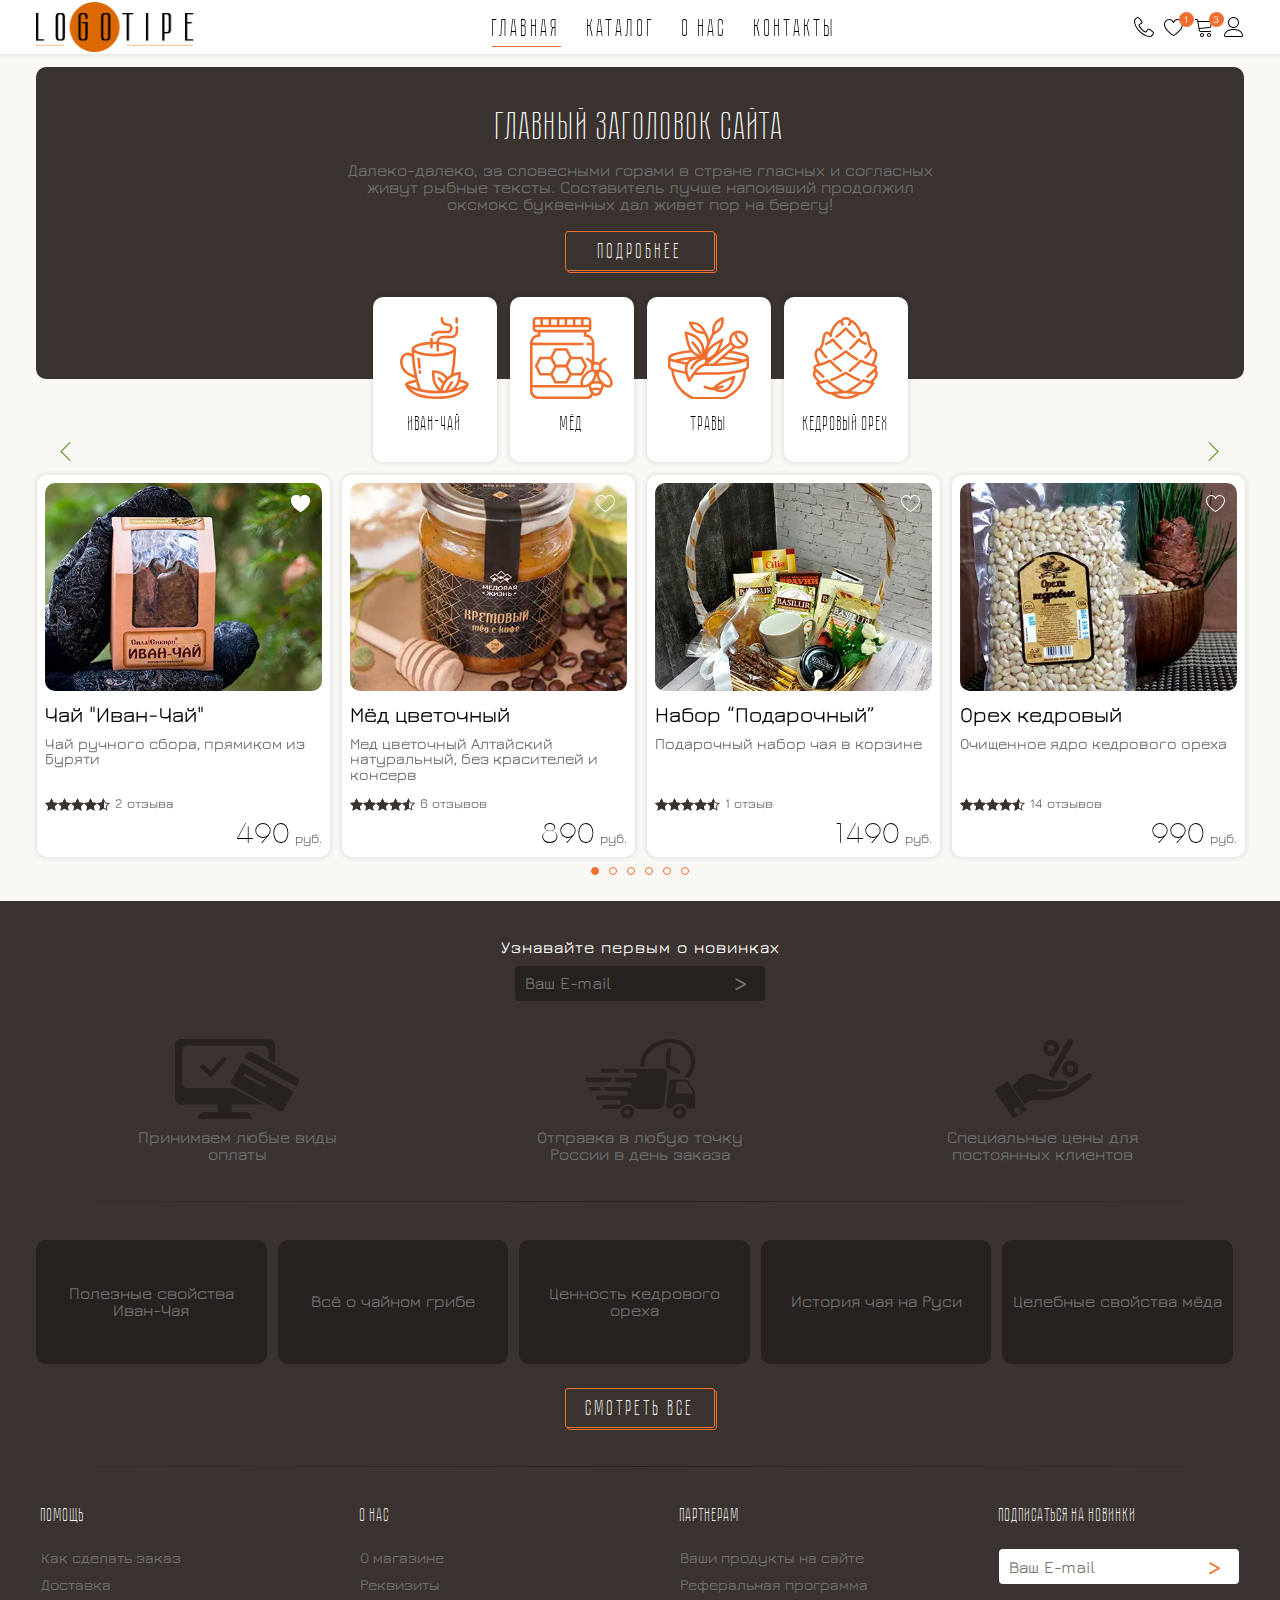
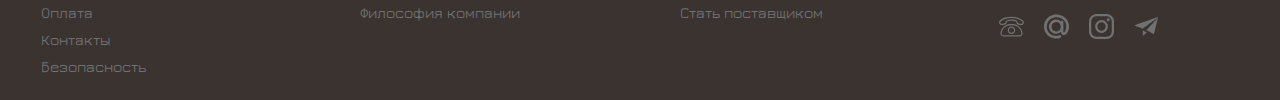
==== commit fc5bcb32: "fix6" ====
--- a/index.html
+++ b/index.html
@@ -21,7 +21,7 @@
 			<header class="header">
 	<div class="header__container _container">
 		<div class="header__body">
-			<a class="header__logo" href="#" title="На главную">
+			<a class="header__logo" href="index.html" title="На главную">
 				<img src="img/logo.png" alt="Logotipe">
 			</a>
 			<div class="header__menu menu">
@@ -31,10 +31,10 @@
 				<nav class="menu__body">
 					<ul class="menu__list">
 						<li class="menu__row">
-							<a class="menu__link _active" href="#" title="На главную">Главная</a>
+							<a class="menu__link _active" href="index.html" title="На главную">Главная</a>
 						</li>
 						<li class="menu__row">
-							<a class="menu__link " href="#" title="В каталог">Каталог</a>
+							<a class="menu__link " href="catalog.html" title="В каталог">Каталог</a>
 						</li>
 						<li class="menu__row">
 							<a class="menu__link " href="#" title="О нас">О нас</a>
@@ -77,7 +77,7 @@
 							<nav class="categories__menu">
 								<ul class="categories__list">
 									<li class="categories__row">
-										<a class="categories__link" href="#" title="Иван-Чай">
+										<a class="categories__link" href="catalog.html" title="Иван-Чай">
 											<img class="categories__icon" src="img/tea.svg" alt="Tea" />
 											<div class="categories__name">Иван-Чай</div>
 										</a>
@@ -105,7 +105,7 @@
 						</div>
 					</div>
 				</section>
-				<section class="popular">
+				<section class="popular ">
 	<div class="popular__container _container">
 		<div class="popular__slider">
 			<div class="popular__slide">
@@ -117,7 +117,7 @@
 						<a class="card__img" href="#" title="Подробнее">
 							<picture>
 								<source type="image/webp" srcset="img/tea.webp">
-								<img src="img/tea.jpg" alt="Tea">
+								<img class="ibg" src="img/tea.jpg" alt="Tea">
 							</picture>
 						</a>
 						<a class="card__name" href="#" title="Подробнее">
@@ -148,7 +148,7 @@
 					<a class="card__img" href="#" title="Подробнее">
 						<picture>
 							<source type="image/webp" srcset="img/honey.webp">
-							<img src="img/honey.jpg" alt="Tea">
+							<img class="ibg" src="img/honey.jpg" alt="Tea">
 						</picture>
 					</a>
 					<a class="card__name" href="#" title="Подробнее">
@@ -178,7 +178,7 @@
 					<a class="card__img" href="#" title="Подробнее">
 						<picture>
 							<source type="image/webp" srcset="img/set.webp">
-							<img src="img/set.jpg" alt="Tea">
+							<img class="ibg" src="img/set.jpg" alt="Tea">
 						</picture>
 					</a>
 					<a class="card__name" href="#" title="Подробнее">
@@ -208,7 +208,7 @@
 					<a class="card__img" href="#" title="Подробнее">
 						<picture>
 							<source type="image/webp" srcset="img/nut.webp">
-							<img src="img/nut.jpg" alt="Tea">
+							<img class="ibg" src="img/nut.jpg" alt="Tea">
 						</picture>
 					</a>
 					<a class="card__name" href="#" title="Подробнее">
@@ -238,7 +238,7 @@
 					<a class="card__img" href="#" title="Подробнее">
 						<picture>
 							<source type="image/webp" srcset="img/tea_2.webp">
-							<img src="img/tea_2.jpg" alt="Tea">
+							<img class="ibg" src="img/tea_2.jpg" alt="Tea">
 						</picture>
 					</a>
 					<a class="card__name" href="#" title="Подробнее">
@@ -268,7 +268,7 @@
 					<a class="card__img" href="#" title="Подробнее">
 						<picture>
 							<source type="image/webp" srcset="img/set.webp">
-							<img src="img/set.jpg" alt="Tea">
+							<img class="ibg" src="img/set.jpg" alt="Tea">
 						</picture>
 					</a>
 					<a class="card__name" href="#" title="Подробнее">
@@ -308,10 +308,18 @@
 						<div class="advantages__inner">
 							<div class="advantages__item">
 								<div class="advantages__img">
+									<img src="img/pay.svg" alt="">
+								</div>
+								<p class="advantages__descr">
+									Принимаем любые виды оплаты
+								</p>
+							</div>
+							<div class="advantages__item">
+								<div class="advantages__img">
 									<img src="img/delivery.svg" alt="">
 								</div>
 								<p class="advantages__descr">
-									Отправка в любую точку России в в день заказа
+									Отправка в любую точку России в день заказа
 								</p>
 							</div>
 							<div class="advantages__item">
@@ -322,15 +330,59 @@
 									Специальные цены для постоянных клиентов
 								</p>
 							</div>
-							<div class="advantages__item">
-								<div class="advantages__img">
-									<img src="img/pay.svg" alt="">
-								</div>
-								<p class="advantages__descr">
-									Принимаем любые виды оплаты
-								</p>
-							</div>
-						</div>
+						</div>
+					</div>
+				</section>
+				<section class="blog">
+					<div class="blog__container _container">
+						<div class="blog__inner">
+							<a class="blog__item" href="#" title="Подробнее">
+								<picture>
+									<source type="image/webp" srcset="img/tea-art.webp">
+									<img class="ibg" src="img/tea-art.jpg" alt="">
+								</picture>
+								<p class="blog__descr">
+									Полезные свойства Иван-Чая
+								</p>
+							</a>
+							<a class="blog__item" href="#" title="Подробнее">
+								<picture>
+									<source type="image/webp" srcset="img/mushroom-art.webp">
+									<img class="ibg" src="img/mushroom-art.jpg" alt="">
+								</picture>
+								<p class="blog__descr">
+									Всё о чайном грибе
+								</p>
+							</a>
+							<a class="blog__item" href="#" title="Подробнее">
+								<picture>
+									<source type="image/webp" srcset="img/nut-art.webp">
+									<img class="ibg" src="img/nut-art.jpg" alt="">
+								</picture>
+								<p class="blog__descr">
+									Ценность кедрового ореха
+								</p>
+							</a>
+							<a class="blog__item" href="#" title="Подробнее">
+								<picture>
+									<source type="image/webp" srcset="img/tea2-art.webp">
+									<img class="ibg" src="img/tea2-art.jpg" alt="">
+								</picture>
+								<p class="blog__descr">
+									История чая на Руси
+								</p>
+							</a>
+							<a class="blog__item" href="#" title="Подробнее">
+								<picture>
+									<source type="image/webp" srcset="img/honey-art.webp">
+									<img class="ibg" src="img/honey-art.jpg" alt="">
+								</picture>
+								<p class="blog__descr">
+									Целебные свойства мёда
+								</p>
+							</a>
+						</div>
+						<a href="#" class="blog__btn btn" title="Смотреть все статьи"><span>Смотреть все</span></a>
 					</div>
 				</section>
 			</main>
--- a/css/style.min.css
+++ b/css/style.min.css
@@ -1 +1 @@
-﻿@font-face{font-family:"Jura";font-display:swap;src:url("../fonts/Jura-Bold.woff") format("woff"),url("../fonts/Jura-Bold.woff2") format("woff2");font-weight:700;font-style:normal}@font-face{font-family:"Jura";font-display:swap;src:url("../fonts/Jura-Medium.woff") format("woff"),url("../fonts/Jura-Medium.woff2") format("woff2");font-weight:400;font-style:normal}@font-face{font-family:"Pobeda";font-display:swap;src:url("../fonts/Pobeda.woff") format("woff"),url("../fonts/Pobeda.woff2") format("woff2");font-weight:400;font-style:normal}@font-face{font-family:"Konkord";font-display:swap;src:url("../fonts/Konkord-Retro.woff") format("woff"),url("../fonts/Konkord-Retro.woff2") format("woff2");font-weight:400;font-style:normal}html{-webkit-box-sizing:border-box;box-sizing:border-box;height:100%;min-width:320px;position:relative}html *{padding:0;margin:0;border:none;outline:none}*,*::before,*::after{-webkit-box-sizing:inherit;box-sizing:inherit}body{height:100%;min-width:320px;line-height:1;font-family:"Jura", sans-serif;color:#000;font-size:calc(15px + 3 * ((100vw - 320px) / 1600));font-weight:400;background-color:#fdfffb}h1,h2,h3,h4,h5,h6,p{font-weight:inherit;line-height:inherit;font-size:inherit;padding:0;margin:0}textarea{resize:none}input,button,textarea{font-family:inherit;font-size:inherit}button{cursor:pointer}a{display:inline-block;text-decoration:none;color:inherit}ul,li{list-style:none}.wrapper{display:-webkit-box;display:-ms-flexbox;display:flex;-webkit-box-orient:vertical;-webkit-box-direction:normal;-ms-flex-direction:column;flex-direction:column;min-height:100%}.content{-webkit-box-flex:1;-ms-flex:1 0 auto;flex:1 0 auto}.footer{-webkit-box-flex:0;-ms-flex:0 0 auto;flex:0 0 auto}._container{max-width:1230px;width:100%;margin:0 auto;padding-left:calc(5px + 10 * ((100vw - 320px) / 1600));padding-right:calc(5px + 10 * ((100vw - 320px) / 1600))}@-webkit-keyframes shakeX{from,to{-webkit-transform:translate3d(0, 0, 0);transform:translate3d(0, 0, 0)}66%{-webkit-transform:translate3d(0, -1px, 0);transform:translate3d(0, -1px, 0)}33%{-webkit-transform:translate3d(0, 1px, 0);transform:translate3d(0, 1px, 0)}}@keyframes shakeX{from,to{-webkit-transform:translate3d(0, 0, 0);transform:translate3d(0, 0, 0)}66%{-webkit-transform:translate3d(0, -1px, 0);transform:translate3d(0, -1px, 0)}33%{-webkit-transform:translate3d(0, 1px, 0);transform:translate3d(0, 1px, 0)}}.btn{font-family:'Pobeda', sans-serif;font-size:calc(18px + 6 * ((100vw - 320px) / 1600));position:relative}.btn span{letter-spacing:2px;height:40px;border:1px solid #458500;border-radius:3px;display:-webkit-inline-box;display:-ms-inline-flexbox;display:inline-flex;-webkit-box-align:center;-ms-flex-align:center;align-items:center;-webkit-box-pack:center;-ms-flex-pack:center;justify-content:center;position:relative;background-color:#304040;width:150px;-webkit-transition:background-color .3s;-o-transition:background-color .3s;transition:background-color .3s}.btn::before{content:'';position:absolute;top:2px;left:2px;width:150px;height:40px;border:1px solid #458500;border-radius:3px}.card{position:relative;max-width:295px;width:100%;min-height:100%;height:100%;overflow:hidden;padding:calc(5px + 5 * ((100vw - 320px) / 1600));background-color:#fff;border-radius:10px;-webkit-box-shadow:0px 0px 5px 0.6px rgba(0,0,0,0.1);box-shadow:0px 0px 5px 0.6px rgba(0,0,0,0.1);display:-webkit-box;display:-ms-flexbox;display:flex;-webkit-box-orient:vertical;-webkit-box-direction:normal;-ms-flex-direction:column;flex-direction:column}.card*:last-child{margin-bottom:0}.card__wrapper{-webkit-box-flex:1;-ms-flex:1 0 auto;flex:1 0 auto}.card__img{display:block;position:relative;padding:0px 0px 75% 0px;border-radius:10px;overflow:hidden;margin-bottom:calc(10px + 5 * ((100vw - 320px) / 1600))}.card__img:before{content:'→';position:absolute;bottom:10px;right:10px;z-index:1;color:#fff;font-size:22px;opacity:0;-webkit-transition:opacity .3s;-o-transition:opacity .3s;transition:opacity .3s;width:-webkit-fit-content;width:-moz-fit-content;width:fit-content;height:-webkit-fit-content;height:-moz-fit-content;height:fit-content}.card__img img{position:absolute;top:0;left:0;width:100%;height:100%;-o-object-fit:cover;object-fit:cover}.card__name{font-weight:700;font-size:calc(18px + 6 * ((100vw - 320px) / 1600));margin-bottom:10px;-webkit-transition:color .2s;-o-transition:color .2s;transition:color .2s}.card__descr{font-size:calc(15px + 1 * ((100vw - 320px) / 1600));color:#717171;margin-bottom:15px;-webkit-box-flex:1;-ms-flex:1 0 auto;flex:1 0 auto}.card__price{text-align:right;font-family:'Konkord', sans-serif;font-weight:700;font-size:calc(24px + 16 * ((100vw - 320px) / 1600))}.card__price span{font-family:'Jura', sans-serif;font-size:calc(12px + 2 * ((100vw - 320px) / 1600));color:#717171;margin-left:5px}.card__favorite{position:absolute;top:20px;right:20px;background-color:transparent;border:none;z-index:5;-webkit-transition:all .3s;-o-transition:all .3s;transition:all .3s}.card__favorite:before{content:'';position:absolute;top:0;left:0;width:20px;height:20px;background-image:url(../img/heart_full.svg);background-repeat:no-repeat;opacity:0}.card__favorite._select:before{opacity:1}.rating{display:-webkit-box;display:-ms-flexbox;display:flex;margin-bottom:5px;-webkit-box-align:end;-ms-flex-align:end;align-items:flex-end}.rating__stars{background-image:url(../img/star.svg);height:-webkit-fit-content;height:-moz-fit-content;height:fit-content}.rating__info{margin-left:5px;color:#717171;font-size:calc(12px + 2 * ((100vw - 320px) / 1600))}.rating .jq-ry-container{padding:0}.social{display:-webkit-box;display:-ms-flexbox;display:flex}.social__row+.social__row{margin-left:20px}.social__link path{-webkit-transition:fill .2s;-o-transition:fill .2s;transition:fill .2s;fill:#717171}.news__form .form__body{position:relative}.news__form .form__input{height:35px;width:100%;border:none;padding-left:10px;padding-right:60px;border-radius:4px;background-color:#fff}.news__form .form__input:focus{border:1px solid #458500}.news__form .form__button{position:absolute;bottom:1px;right:1px;color:#458500;font-size:30px;line-height:30px;padding:0 15px;height:33px;background-color:#fff;border:none;border-radius:0 4px 4px 0}.news__form .form__button:focus{background-color:#458500;color:#fff}.header{position:fixed;right:0;left:0;top:0;background-color:#fff;z-index:100;-webkit-box-shadow:0px 0px 5px 0.6px rgba(0,0,0,0.1);box-shadow:0px 0px 5px 0.6px rgba(0,0,0,0.1)}.header__body{display:-webkit-box;display:-ms-flexbox;display:flex;-webkit-box-align:center;-ms-flex-align:center;align-items:center;-webkit-box-pack:justify;-ms-flex-pack:justify;justify-content:space-between;height:calc(45px + 15 * ((100vw - 320px) / 1600))}.header__logo{height:100%}.header__logo img{height:100%;padding:2px 0px 2px 0px}.header__buttons{height:100%;display:-webkit-box;display:-ms-flexbox;display:flex}.header__btn{height:100%;display:-webkit-box;display:-ms-flexbox;display:flex;-webkit-box-align:center;-ms-flex-align:center;align-items:center;-webkit-box-pack:center;-ms-flex-pack:center;justify-content:center;position:relative;-webkit-transition:-webkit-transform .3s;transition:-webkit-transform .3s;-o-transition:transform .3s;transition:transform .3s;transition:transform .3s, -webkit-transform .3s}.header__btn+.header__btn{margin-left:10px}.header__quantity{position:absolute;top:22%;right:-10px;font-size:10px;color:#fff;height:15px;min-width:15px;background-color:#ef8752;border-radius:8px;display:-webkit-box;display:-ms-flexbox;display:flex;-webkit-box-pack:center;-ms-flex-pack:center;justify-content:center;-webkit-box-align:center;-ms-flex-align:center;align-items:center;padding:2px;line-height:15px}.menu{font-family:'Pobeda', sans-serif;letter-spacing:2px;text-transform:uppercase;font-size:24px}.menu__btn{display:none;width:30px;height:20px;position:relative;cursor:pointer}.menu__btn:before{content:'';position:absolute;top:0;left:0;width:100%;height:2px;background-color:#000}.menu__btn:after{content:'';position:absolute;bottom:0;left:0;width:100%;height:2px;background-color:#000}.menu__btn span{position:absolute;width:100%;height:2px;left:0;top:9px;background-color:#000}.menu__btn.open::after{-webkit-transform:rotate(45deg);-ms-transform:rotate(45deg);transform:rotate(45deg);bottom:9px}.menu__btn.open::before{-webkit-transform:rotate(-45deg);-ms-transform:rotate(-45deg);transform:rotate(-45deg);top:9px}.menu__btn.open span{-webkit-transform:scale(0);-ms-transform:scale(0);transform:scale(0)}.menu__body{margin-bottom:-4px}.menu__row{display:inline-block;overflow:auto}.menu__row+.menu__row{margin-left:20px}.menu__link{border-bottom:1px solid transparent;display:block;padding-top:calc(5px + 3 * ((100vw - 320px) / 1600));padding-bottom:calc(5px + 3 * ((100vw - 320px) / 1600));-webkit-transition:border-bottom .3s;-o-transition:border-bottom .3s;transition:border-bottom .3s}.top__body{margin-top:calc(55px + 20 * ((100vw - 320px) / 1600));padding-top:calc(20px + 30 * ((100vw - 320px) / 1600));padding-right:5px;padding-left:5px;background-color:#304040;border-radius:10px;overflow:auto;text-align:center;color:#fff}.top__body>*:last-child{margin-bottom:calc(77px + 53 * ((100vw - 320px) / 1600))}.top__title{margin:0 auto;margin-bottom:calc(15px + 5 * ((100vw - 320px) / 1600));font-family:'Pobeda', sans-serif;font-size:calc(32px + 12 * ((100vw - 320px) / 1600));max-width:600px}.top__descr{margin:0 auto;margin-bottom:calc(15px + 5 * ((100vw - 320px) / 1600));max-width:600px;color:#717171}.top__btn{margin-bottom:calc(15px + 5 * ((100vw - 320px) / 1600))}.top__categories{position:relative}.categories__menu{position:absolute;z-index:10;top:calc(-57px + -43 * ((100vw - 320px) / 1600));left:0;right:0;margin:0 auto}.categories__menu._fixed{position:fixed;-webkit-transform:translate(0, 0);-ms-transform:translate(0, 0);transform:translate(0, 0);top:calc(55px + 20 * ((100vw - 320px) / 1600))}.categories__menu._fixed .categories__link{-webkit-box-orient:horizontal;-webkit-box-direction:normal;-ms-flex-direction:row;flex-direction:row;border-radius:6px}.categories__menu._fixed .categories__row{height:60px}.categories__menu._fixed .categories__icon{margin-bottom:0;height:70%;margin-left:5px;margin-right:5px}.categories__menu._fixed .categories__name{margin:0 auto;text-align:center;font-size:calc(16px + 5 * ((100vw - 320px) / 1600));padding:5px 0}.categories__list{display:-webkit-box;display:-ms-flexbox;display:flex;-webkit-box-pack:center;-ms-flex-pack:center;justify-content:center}.categories__row{max-width:calc(85px + 65 * ((100vw - 320px) / 1600));min-width:calc(85px + 65 * ((100vw - 320px) / 1600));height:calc(114px + 86 * ((100vw - 320px) / 1600))}.categories__row+.categories__row{margin-left:calc(10px + 5 * ((100vw - 320px) / 1600))}.categories__link{background-color:#fff;-webkit-box-shadow:0px 0px 5px 0.6px rgba(0,0,0,0.1);box-shadow:0px 0px 5px 0.6px rgba(0,0,0,0.1);border-radius:10px;display:-webkit-box;display:-ms-flexbox;display:flex;-webkit-box-orient:vertical;-webkit-box-direction:normal;-ms-flex-direction:column;flex-direction:column;-webkit-box-pack:center;-ms-flex-pack:center;justify-content:center;-webkit-box-align:center;-ms-flex-align:center;align-items:center;height:100%}.categories__link>*:last-child{margin-bottom:0}.categories__icon{height:50%;margin-bottom:calc(5px + 15 * ((100vw - 320px) / 1600))}.categories__name{font-family:'Pobeda', sans-serif;text-transform:uppercase;margin-bottom:calc(10px + 10 * ((100vw - 320px) / 1600));font-size:calc(16px + 6 * ((100vw - 320px) / 1600));padding-bottom:8px;border-bottom:1px solid transparent;-webkit-transition:border-bottom .3s;-o-transition:border-bottom .3s;transition:border-bottom .3s}.advantages{background-color:#304040;padding-top:calc(20px + 30 * ((100vw - 320px) / 1600));padding-bottom:calc(20px + 30 * ((100vw - 320px) / 1600));border-width:1px;border-style:solid;-o-border-image:-o-linear-gradient(left, #304040 0%, #253131 50%, #304040 100%) 0 0 100% 0;border-image:-webkit-gradient(linear, left top, right top, from(#304040), color-stop(50%, #253131), to(#304040)) 0 0 100% 0;border-image:linear-gradient(90deg, #304040 0%, #253131 50%, #304040 100%) 0 0 100% 0;border-left:none;border-right:none;border-top:none}.advantages>:last-child{margin-bottom:0}.advantages__inner{display:-webkit-box;display:-ms-flexbox;display:flex;-ms-flex-pack:distribute;justify-content:space-around}.advantages__item{max-width:250px;width:100%;text-align:center;color:#717171}.advantages__img{height:calc(50px + 50 * ((100vw - 320px) / 1600));margin-bottom:15px}.advantages__img img{height:100%}.advantages__form{text-align:center;color:#fff;margin-bottom:calc(20px + 30 * ((100vw - 320px) / 1600))}.advantages__form .form__body{max-width:250px;margin:0 auto}.advantages__form .form__title{margin-bottom:10px;font-weight:400;letter-spacing:1px}.advantages__form .form__input{color:#717171;background-color:#253131}.advantages__form .form__button{background-color:#253131;color:#717171}.popular{margin-bottom:calc(20px + 10 * ((100vw - 320px) / 1600));margin-top:calc(67px + 48 * ((100vw - 320px) / 1600))}.popular._fixed{margin-top:50px}.popular__slide{height:100%}.popular .slick-list{margin-left:-6px;margin-right:-6px;margin-top:-10px;padding-top:10px;padding-bottom:10px;margin-bottom:-10px}.popular .slick-track{display:-webkit-box;display:-ms-flexbox;display:flex;-webkit-box-align:stretch;-ms-flex-align:stretch;align-items:stretch}.popular .slick-slide{margin-left:8px;margin-right:8px;height:auto}.popular .slick-slide>div{height:100%}.popular .slick-arrow{position:absolute;top:-27px;z-index:11;height:30px;width:40px;background-color:transparent}.popular .slick-arrow img{height:20px}.popular .slick-arrow:active{top:-26px}.popular .slick-next{right:10px}.popular .slick-next:active{right:9px}.popular .slick-prev{left:10px}.popular .slick-prev:active{left:9px}.popular .slick-dots{display:-webkit-box;display:-ms-flexbox;display:flex;-webkit-box-pack:center;-ms-flex-pack:center;justify-content:center;margin-top:10px}.popular .slick-dots li{font-size:0}.popular .slick-dots li+li{margin-left:10px}.popular .slick-dots button{font-size:0;border-radius:50%;background-color:transparent;border:1px solid #458500;height:8px;width:8px}.popular .slick-dots .slick-active button{background-color:#458500}.footer{background-color:#304040;border-width:1px;border-style:solid;-o-border-image:-o-linear-gradient(left, #304040 0%, #253131 50%, #304040 100%) 0 0 100% 0;border-image:-webkit-gradient(linear, left top, right top, from(#304040), color-stop(50%, #253131), to(#304040)) 0 0 100% 0;border-image:linear-gradient(90deg, #304040 0%, #253131 50%, #304040 100%) 0 0 100% 0;border-left:none;border-right:none;border-bottom:none}.footer__body{padding-top:calc(20px + 30 * ((100vw - 320px) / 1600));padding-bottom:20px;display:-webkit-box;display:-ms-flexbox;display:flex;-webkit-box-pack:justify;-ms-flex-pack:justify;justify-content:space-between}.footer__item{max-width:250px;width:100%;padding:0 5px}.footer__item *:last-child{margin-bottom:0}.footer__title{display:inline-block;color:#fff;font-family:'Pobeda', sans-serif;font-size:calc(15px + 6 * ((100vw - 320px) / 1600));margin-bottom:20px;padding-bottom:5px;border-bottom:1px solid transparent}.footer__row+.footer__row{margin-top:5px}.footer__link{color:#717171;border-bottom:1px solid transparent;-webkit-transition:all .2s;-o-transition:all .2s;transition:all .2s;padding-bottom:5px;font-size:calc(14px + 2 * ((100vw - 320px) / 1600))}.footer__form{margin-bottom:30px}@media (min-width: 767.98px){.menu__link._active{border-bottom:1px solid #458500}}@media (min-width: 991.98px){.btn:hover>span{background-color:#458500}.btn:focus>span{background-color:#458500}.card__img:hover.card__img:before{opacity:1}.card__img:focus.card__img:before{opacity:1}.card__name:hover{color:#458500}.card__name:focus{color:#458500}.card__favorite:hover{-webkit-transform:scale(1.1);-ms-transform:scale(1.1);transform:scale(1.1)}.card__favorite:focus{-webkit-transform:scale(1.1);-ms-transform:scale(1.1);transform:scale(1.1)}.social__link:hover path{fill:#458500}.social__link:focus path{fill:#458500}.header__btn:hover{-webkit-transform:scale(1.1);-ms-transform:scale(1.1);transform:scale(1.1)}.header__btn:focus{-webkit-transform:scale(1.1);-ms-transform:scale(1.1);transform:scale(1.1)}.menu__link:hover{border-bottom:1px solid #458500}.menu__link:focus{border-bottom:1px solid #458500}.categories__link:hover .categories__icon{-webkit-animation-name:shakeX;animation-name:shakeX;-webkit-animation-duration:.3s;animation-duration:.3s}.categories__link:hover .categories__name{border-bottom:1px solid #458500}.categories__link:focus .categories__icon{-webkit-animation-name:shakeX;animation-name:shakeX;-webkit-animation-duration:.3s;animation-duration:.3s}.categories__link:focus .categories__name{border-bottom:1px solid #458500}.popular .slick-arrow:focus{top:-26px}.footer__item:hover .footer__title{border-bottom:1px solid #458500}.footer__item:focus .footer__title{border:1px solid #458500}.footer__link:hover{color:#458500}.footer__link:focus{color:#458500}}@media (max-width: 1920px){.card__img:before{font-size:calc(16px + 6 * ((100vw - 320px) / 1600))}.popular._fixed{margin-top:calc(40px + 10 * ((100vw - 320px) / 1600))}.popular .slick-list{margin-left:calc(-3px + -3 * ((100vw - 320px) / 1600))}.popular .slick-list{margin-right:calc(-3px + -3 * ((100vw - 320px) / 1600))}.popular .slick-slide{margin-left:calc(3px + 5 * ((100vw - 320px) / 1600))}.popular .slick-slide{margin-right:calc(3px + 5 * ((100vw - 320px) / 1600))}}@media (max-width: 1230pxpx){._container{max-width:970px}}@media (max-width: 991.98px){._container{max-width:750px}.card__img:before{opacity:1}}@media (max-width: 767.98px){._container{max-width:none}.menu{-webkit-box-ordinal-group:0;-ms-flex-order:-1;order:-1}.menu__btn{display:block}.menu__body{left:0;position:absolute;width:100%;top:calc(45px + 15 * ((100vw - 320px) / 1600))}.menu__body.open .menu__row{left:0}.menu__row+.menu__row{margin-left:0}.menu__row{background-color:#fff;display:block;position:absolute;width:100%;top:0;left:-100%;-webkit-transition:all .3s;-o-transition:all .3s;transition:all .3s}.menu__row:nth-child(2){top:45px;-webkit-transition:all .5s;-o-transition:all .5s;transition:all .5s}.menu__row:nth-child(3){top:90px;-webkit-transition:all .7s;-o-transition:all .7s;transition:all .7s}.menu__row:nth-child(4){top:135px;-webkit-transition:all .9s;-o-transition:all .9s;transition:all .9s}.menu__row:nth-child(5){top:180px;-webkit-transition:all 1.1s;-o-transition:all 1.1s;transition:all 1.1s}.menu__row:nth-child(6){top:225px;-webkit-transition:all 1.3s;-o-transition:all 1.3s;transition:all 1.3s}.menu__row:nth-child(7){top:270px;-webkit-transition:all 1.5s;-o-transition:all 1.5s;transition:all 1.5s}.menu__row:nth-child(8){top:315px;-webkit-transition:all 1.7s;-o-transition:all 1.7s;transition:all 1.7s}.menu__row:nth-child(9){top:360px;-webkit-transition:all 1.9s;-o-transition:all 1.9s;transition:all 1.9s}.menu__row:nth-child(10){top:405px;-webkit-transition:all 2.1s;-o-transition:all 2.1s;transition:all 2.1s}.menu__link{height:45px;display:-webkit-box;display:-ms-flexbox;display:flex;-webkit-box-align:center;-ms-flex-align:center;align-items:center;-webkit-box-pack:center;-ms-flex-pack:center;justify-content:center;border-bottom:1px solid #458500}.categories__menu._fixed .categories__row{height:45px}.footer__body{-ms-flex-wrap:wrap;flex-wrap:wrap}.footer__item{max-width:50%;margin-bottom:30px}.footer__item:last-child{max-width:100%;-webkit-box-ordinal-group:-2;-ms-flex-order:-3;order:-3}.footer__item:nth-child(3){margin-bottom:0}}@media (max-width: 479.98px){.header__logo{height:80%}.categories__list{overflow:auto;-webkit-box-pack:start;-ms-flex-pack:start;justify-content:flex-start;padding-left:8px;padding-bottom:20px;margin-bottom:-20px;padding-top:20px;margin-top:-20px}.categories__row:last-child{padding-right:8px;min-width:93px}.advantages__inner{display:block}.advantages__item{display:-webkit-box;display:-ms-flexbox;display:flex;max-width:100%;-webkit-box-align:center;-ms-flex-align:center;align-items:center;margin-bottom:15px}.advantages__img{margin-bottom:0;margin-right:15px;min-width:100px}.advantages__descr{text-align:left}}
+﻿@font-face{font-family:"Jura";font-display:swap;src:url("../fonts/Jura-Bold.woff") format("woff"),url("../fonts/Jura-Bold.woff2") format("woff2");font-weight:700;font-style:normal}@font-face{font-family:"Jura";font-display:swap;src:url("../fonts/Jura-Medium.woff") format("woff"),url("../fonts/Jura-Medium.woff2") format("woff2");font-weight:400;font-style:normal}@font-face{font-family:"Pobeda";font-display:swap;src:url("../fonts/Pobeda.woff") format("woff"),url("../fonts/Pobeda.woff2") format("woff2");font-weight:400;font-style:normal}@font-face{font-family:"Konkord";font-display:swap;src:url("../fonts/Konkord-Retro.woff") format("woff"),url("../fonts/Konkord-Retro.woff2") format("woff2");font-weight:400;font-style:normal}html{-webkit-box-sizing:border-box;box-sizing:border-box;height:100%;min-width:320px;position:relative}html *{padding:0;margin:0;border:none;outline:none}*,*::before,*::after{-webkit-box-sizing:inherit;box-sizing:inherit}body{height:100%;min-width:320px;line-height:1;font-family:"Jura", sans-serif;color:#000;font-size:calc(15px + 3 * ((100vw - 320px) / 1600));font-weight:400;background-color:#faf8f5}h1,h2,h3,h4,h5,h6,p{font-weight:inherit;line-height:inherit;font-size:inherit;padding:0;margin:0}textarea{resize:none}input,button,textarea{font-family:inherit;font-size:inherit}button{cursor:pointer}a{display:inline-block;text-decoration:none;color:inherit}ul,li{list-style:none}.wrapper{display:-webkit-box;display:-ms-flexbox;display:flex;-webkit-box-orient:vertical;-webkit-box-direction:normal;-ms-flex-direction:column;flex-direction:column;min-height:100%}.content{-webkit-box-flex:1;-ms-flex:1 0 auto;flex:1 0 auto}.footer{-webkit-box-flex:0;-ms-flex:0 0 auto;flex:0 0 auto}._container{max-width:1230px;width:100%;margin:0 auto;padding-left:calc(5px + 10 * ((100vw - 320px) / 1600));padding-right:calc(5px + 10 * ((100vw - 320px) / 1600))}.ibg{background-position:center;background-size:cover;background-repeat:no-repeat;position:relative}.ibg img{width:0;height:0;position:absolute;top:0;left:0;opacity:0;visibility:hidden}@-webkit-keyframes shakeX{from,to{-webkit-transform:translate3d(0, 0, 0);transform:translate3d(0, 0, 0)}66%{-webkit-transform:translate3d(0, -1px, 0);transform:translate3d(0, -1px, 0)}33%{-webkit-transform:translate3d(0, 1px, 0);transform:translate3d(0, 1px, 0)}}@keyframes shakeX{from,to{-webkit-transform:translate3d(0, 0, 0);transform:translate3d(0, 0, 0)}66%{-webkit-transform:translate3d(0, -1px, 0);transform:translate3d(0, -1px, 0)}33%{-webkit-transform:translate3d(0, 1px, 0);transform:translate3d(0, 1px, 0)}}.btn{font-family:'Pobeda', sans-serif;font-size:calc(18px + 6 * ((100vw - 320px) / 1600));position:relative}.btn span{letter-spacing:2px;height:40px;border:1px solid #ef6f2e;border-radius:3px;display:-webkit-inline-box;display:-ms-inline-flexbox;display:inline-flex;-webkit-box-align:center;-ms-flex-align:center;align-items:center;-webkit-box-pack:center;-ms-flex-pack:center;justify-content:center;position:relative;background-color:#3a3330;width:150px;-webkit-transition:background-color .3s;-o-transition:background-color .3s;transition:background-color .3s}.btn::before{content:'';position:absolute;top:2px;left:2px;width:150px;height:40px;border:1px solid #ef6f2e;border-radius:3px}.card{position:relative;max-width:295px;width:100%;min-height:100%;height:100%;overflow:hidden;padding:calc(5px + 5 * ((100vw - 320px) / 1600));background-color:#fff;border-radius:10px;-webkit-box-shadow:0px 0px 5px 0.6px rgba(0,0,0,0.1);box-shadow:0px 0px 5px 0.6px rgba(0,0,0,0.1);display:-webkit-box;display:-ms-flexbox;display:flex;-webkit-box-orient:vertical;-webkit-box-direction:normal;-ms-flex-direction:column;flex-direction:column}.card*:last-child{margin-bottom:0}.card__wrapper{-webkit-box-flex:1;-ms-flex:1 0 auto;flex:1 0 auto}.card__img{display:block;position:relative;padding:0px 0px 75% 0px;border-radius:10px;overflow:hidden;margin-bottom:calc(10px + 5 * ((100vw - 320px) / 1600))}.card__img:before{content:'→';position:absolute;bottom:10px;right:10px;z-index:1;color:#fff;font-size:22px;opacity:0;-webkit-transition:opacity .3s;-o-transition:opacity .3s;transition:opacity .3s;width:-webkit-fit-content;width:-moz-fit-content;width:fit-content;height:-webkit-fit-content;height:-moz-fit-content;height:fit-content}.card__img img{position:absolute;top:0;left:0;width:100%;height:100%;-o-object-fit:cover;object-fit:cover}.card__name{font-size:calc(18px + 6 * ((100vw - 320px) / 1600));margin-bottom:10px;-webkit-transition:color .2s;-o-transition:color .2s;transition:color .2s}.card__descr{font-size:calc(15px + 1 * ((100vw - 320px) / 1600));color:#717171;margin-bottom:15px;-webkit-box-flex:1;-ms-flex:1 0 auto;flex:1 0 auto}.card__price{text-align:right;font-family:'Konkord', sans-serif;font-size:calc(24px + 16 * ((100vw - 320px) / 1600))}.card__price span{font-family:'Jura', sans-serif;font-size:calc(12px + 2 * ((100vw - 320px) / 1600));color:#717171;margin-left:5px}.card__favorite{position:absolute;top:20px;right:20px;background-color:transparent;border:none;z-index:5;-webkit-transition:all .3s;-o-transition:all .3s;transition:all .3s}.card__favorite:before{content:'';position:absolute;top:0;left:0;width:20px;height:20px;background-image:url(../img/heart_full.svg);background-repeat:no-repeat;opacity:0}.card__favorite._select:before{opacity:1}.rating{display:-webkit-box;display:-ms-flexbox;display:flex;margin-bottom:5px;-webkit-box-align:end;-ms-flex-align:end;align-items:flex-end}.rating__stars{background-image:url(../img/star.svg);height:-webkit-fit-content;height:-moz-fit-content;height:fit-content}.rating__info{margin-left:5px;color:#717171;font-size:calc(12px + 2 * ((100vw - 320px) / 1600))}.rating .jq-ry-container{padding:0}.social{display:-webkit-box;display:-ms-flexbox;display:flex}.social__row+.social__row{margin-left:20px}.social__link path{-webkit-transition:fill .2s;-o-transition:fill .2s;transition:fill .2s;fill:#717171}.news__form .form__body{position:relative}.news__form .form__input{height:35px;width:100%;border:none;padding-left:10px;padding-right:60px;border-radius:4px;background-color:#fff}.news__form .form__input:focus{border:1px solid #ef6f2e}.news__form .form__button{position:absolute;bottom:1px;right:1px;color:#ef6f2e;font-size:30px;line-height:30px;padding:0 15px;height:33px;background-color:#fff;border:none;border-radius:0 4px 4px 0}.news__form .form__button:focus{background-color:#ef6f2e;color:#fff}.header{position:fixed;right:0;left:0;top:0;background-color:#fff;z-index:100;-webkit-box-shadow:0px 0px 5px 0.6px rgba(0,0,0,0.1);box-shadow:0px 0px 5px 0.6px rgba(0,0,0,0.1)}.header__body{display:-webkit-box;display:-ms-flexbox;display:flex;-webkit-box-align:center;-ms-flex-align:center;align-items:center;-webkit-box-pack:justify;-ms-flex-pack:justify;justify-content:space-between;height:calc(45px + 15 * ((100vw - 320px) / 1600))}.header__logo{height:100%}.header__logo img{height:100%;padding:2px 0px 2px 0px}.header__buttons{height:100%;display:-webkit-box;display:-ms-flexbox;display:flex}.header__btn{height:100%;display:-webkit-box;display:-ms-flexbox;display:flex;-webkit-box-align:center;-ms-flex-align:center;align-items:center;-webkit-box-pack:center;-ms-flex-pack:center;justify-content:center;position:relative;-webkit-transition:-webkit-transform .3s;transition:-webkit-transform .3s;-o-transition:transform .3s;transition:transform .3s;transition:transform .3s, -webkit-transform .3s}.header__btn+.header__btn{margin-left:10px}.header__quantity{position:absolute;top:22%;right:-10px;font-size:10px;color:#fff;height:15px;min-width:15px;background-color:#ef6f2e;border-radius:8px;display:-webkit-box;display:-ms-flexbox;display:flex;-webkit-box-pack:center;-ms-flex-pack:center;justify-content:center;-webkit-box-align:center;-ms-flex-align:center;align-items:center;padding:2px;line-height:15px}.menu{font-family:'Pobeda', sans-serif;letter-spacing:2px;text-transform:uppercase;font-size:24px}.menu__btn{display:none;width:30px;height:20px;position:relative;cursor:pointer}.menu__btn:before{content:'';position:absolute;top:0;left:0;width:100%;height:2px;background-color:#000}.menu__btn:after{content:'';position:absolute;bottom:0;left:0;width:100%;height:2px;background-color:#000}.menu__btn span{position:absolute;width:100%;height:2px;left:0;top:9px;background-color:#000}.menu__btn.open::after{-webkit-transform:rotate(45deg);-ms-transform:rotate(45deg);transform:rotate(45deg);bottom:9px}.menu__btn.open::before{-webkit-transform:rotate(-45deg);-ms-transform:rotate(-45deg);transform:rotate(-45deg);top:9px}.menu__btn.open span{-webkit-transform:scale(0);-ms-transform:scale(0);transform:scale(0)}.menu__body{margin-bottom:-4px}.menu__row{display:inline-block;overflow:auto}.menu__row+.menu__row{margin-left:20px}.menu__link{border-bottom:1px solid transparent;display:block;padding-top:calc(5px + 3 * ((100vw - 320px) / 1600));padding-bottom:calc(5px + 3 * ((100vw - 320px) / 1600));-webkit-transition:border-bottom .3s;-o-transition:border-bottom .3s;transition:border-bottom .3s}.top__body{margin-top:calc(55px + 20 * ((100vw - 320px) / 1600));padding-top:calc(20px + 30 * ((100vw - 320px) / 1600));padding-right:5px;padding-left:5px;background-color:#3a3330;border-radius:10px;overflow:auto;text-align:center;color:#fff}.top__body>*:last-child{margin-bottom:calc(77px + 53 * ((100vw - 320px) / 1600))}.top__title{margin:0 auto;margin-bottom:calc(15px + 5 * ((100vw - 320px) / 1600));font-family:'Pobeda', sans-serif;font-size:calc(32px + 12 * ((100vw - 320px) / 1600));max-width:600px}.top__descr{margin:0 auto;margin-bottom:calc(15px + 5 * ((100vw - 320px) / 1600));max-width:600px;color:#717171}.top__btn{margin-bottom:calc(15px + 5 * ((100vw - 320px) / 1600))}.top__categories{position:relative}.categories__menu{position:absolute;z-index:10;top:calc(-57px + -43 * ((100vw - 320px) / 1600));left:0;right:0;margin:0 auto}.categories__menu._fixed{position:fixed;-webkit-transform:translate(0, 0);-ms-transform:translate(0, 0);transform:translate(0, 0);top:calc(55px + 20 * ((100vw - 320px) / 1600))}.categories__menu._fixed .categories__list{padding-left:calc(13px + 10 * ((100vw - 320px) / 1600))}.categories__menu._fixed .categories__link{-webkit-box-orient:horizontal;-webkit-box-direction:normal;-ms-flex-direction:row;flex-direction:row;border-radius:6px}.categories__menu._fixed .categories__row{height:60px}.categories__menu._fixed .categories__icon{margin-bottom:0;height:70%;margin-left:5px;margin-right:5px}.categories__menu._fixed .categories__name{margin:0 auto;text-align:center;font-size:calc(16px + 5 * ((100vw - 320px) / 1600));padding:5px 0}.categories__list{display:-webkit-box;display:-ms-flexbox;display:flex;-webkit-box-pack:center;-ms-flex-pack:center;justify-content:center}.categories__row{max-width:calc(85px + 65 * ((100vw - 320px) / 1600));min-width:calc(85px + 65 * ((100vw - 320px) / 1600));height:calc(114px + 86 * ((100vw - 320px) / 1600))}.categories__row+.categories__row{margin-left:calc(10px + 5 * ((100vw - 320px) / 1600))}.categories__link{background-color:#fff;-webkit-box-shadow:0px 0px 5px 0.6px rgba(0,0,0,0.1);box-shadow:0px 0px 5px 0.6px rgba(0,0,0,0.1);border-radius:10px;display:-webkit-box;display:-ms-flexbox;display:flex;-webkit-box-orient:vertical;-webkit-box-direction:normal;-ms-flex-direction:column;flex-direction:column;-webkit-box-pack:center;-ms-flex-pack:center;justify-content:center;-webkit-box-align:center;-ms-flex-align:center;align-items:center;height:100%}.categories__link>*:last-child{margin-bottom:0}.categories__icon{height:50%;margin-bottom:calc(5px + 15 * ((100vw - 320px) / 1600))}.categories__name{font-family:'Pobeda', sans-serif;text-transform:uppercase;margin-bottom:calc(10px + 10 * ((100vw - 320px) / 1600));font-size:calc(16px + 6 * ((100vw - 320px) / 1600));padding-bottom:8px;border-bottom:1px solid transparent;-webkit-transition:border-bottom .3s;-o-transition:border-bottom .3s;transition:border-bottom .3s}.advantages{background-color:#3a3330;padding-top:calc(20px + 30 * ((100vw - 320px) / 1600));padding-bottom:calc(20px + 30 * ((100vw - 320px) / 1600));border-width:1px;border-style:solid;-o-border-image:-o-linear-gradient(left, #3a3330 0%, #27221f 50%, #3a3330 100%) 0 0 100% 0;border-image:-webkit-gradient(linear, left top, right top, from(#3a3330), color-stop(50%, #27221f), to(#3a3330)) 0 0 100% 0;border-image:linear-gradient(90deg, #3a3330 0%, #27221f 50%, #3a3330 100%) 0 0 100% 0;border-left:none;border-right:none;border-top:none}.advantages>:last-child{margin-bottom:0}.advantages__inner{display:-webkit-box;display:-ms-flexbox;display:flex;-ms-flex-pack:distribute;justify-content:space-around}.advantages__item{max-width:250px;width:100%;text-align:center;color:#717171}.advantages__img{height:calc(50px + 50 * ((100vw - 320px) / 1600));margin-bottom:10px}.advantages__img img{height:100%}.advantages__form{text-align:center;color:#fff;margin-bottom:calc(20px + 30 * ((100vw - 320px) / 1600))}.advantages__form .form__body{max-width:250px;margin:0 auto}.advantages__form .form__title{margin-bottom:10px;font-weight:400;letter-spacing:1px}.advantages__form .form__input{color:#717171;background-color:#27221f}.advantages__form .form__button{background-color:#27221f;color:#717171}.blog{background-color:#3a3330;padding-top:calc(20px + 30 * ((100vw - 320px) / 1600));padding-bottom:calc(20px + 30 * ((100vw - 320px) / 1600));text-align:center}.blog__inner{display:-webkit-box;display:-ms-flexbox;display:flex;margin-bottom:calc(15px + 15 * ((100vw - 320px) / 1600))}.blog__item{background-color:#27221f;border-radius:10px;padding:calc(5px + 5 * ((100vw - 320px) / 1600));margin-right:calc(5px + 10 * ((100vw - 320px) / 1600));text-align:center;max-width:20%;width:100%;height:calc(85px + 65 * ((100vw - 320px) / 1600));color:#717171;display:-webkit-box;display:-ms-flexbox;display:flex;-webkit-box-pack:center;-ms-flex-pack:center;justify-content:center;-webkit-box-align:center;-ms-flex-align:center;align-items:center;-webkit-transition:color .2s;-o-transition:color .2s;transition:color .2s;position:relative;overflow:hidden}.blog__item img{position:absolute;top:0;left:0;width:100%;height:100%;-o-object-fit:cover;object-fit:cover;opacity:0;-webkit-transition:opacity .3s;-o-transition:opacity .3s;transition:opacity .3s}.blog__descr{position:relative;z-index:1}.blog__btn{text-align:center;color:#fff}.popular{padding-bottom:calc(20px + 10 * ((100vw - 320px) / 1600));padding-top:calc(67px + 48 * ((100vw - 320px) / 1600))}.popular._page{background-color:#3a3330;padding-top:calc(40px + 10 * ((100vw - 320px) / 1600))}.popular._page .popular__card{background-color:#27221f}.popular._page .card__name{color:#fff}.popular._page .card__price{color:#fff}.popular._page .slick-dots button{border:1px solid #27221f}.popular._page .slick-dots .slick-active button{background-color:#27221f}.popular._fixed{margin-top:50px}.popular__slide{height:100%}.popular .slick-list{margin-left:-6px;margin-right:-6px;margin-top:-10px;padding-top:10px;padding-bottom:10px;margin-bottom:-10px}.popular .slick-track{display:-webkit-box;display:-ms-flexbox;display:flex;-webkit-box-align:stretch;-ms-flex-align:stretch;align-items:stretch}.popular .slick-slide{margin-left:8px;margin-right:8px;height:auto}.popular .slick-slide>div{height:100%}.popular .slick-arrow{position:absolute;top:-27px;z-index:11;height:30px;width:40px;background-color:transparent}.popular .slick-arrow img{height:20px}.popular .slick-arrow:active{top:-26px}.popular .slick-next{right:10px}.popular .slick-next:active{right:9px}.popular .slick-prev{left:10px}.popular .slick-prev:active{left:9px}.popular .slick-dots{display:-webkit-box;display:-ms-flexbox;display:flex;-webkit-box-pack:center;-ms-flex-pack:center;justify-content:center;margin-top:10px}.popular .slick-dots li{font-size:0}.popular .slick-dots li+li{margin-left:10px}.popular .slick-dots button{font-size:0;border-radius:50%;background-color:transparent;border:1px solid #ef6f2e;height:8px;width:8px}.popular .slick-dots .slick-active button{background-color:#ef6f2e}.footer{background-color:#3a3330;border-width:1px;border-style:solid;-o-border-image:-o-linear-gradient(left, #3a3330 0%, #27221f 50%, #3a3330 100%) 100% 0 0 0;border-image:-webkit-gradient(linear, left top, right top, from(#3a3330), color-stop(50%, #27221f), to(#3a3330)) 100% 0 0 0;border-image:linear-gradient(90deg, #3a3330 0%, #27221f 50%, #3a3330 100%) 100% 0 0 0;border-left:none;border-right:none;border-bottom:none}.footer__body{padding-top:calc(20px + 30 * ((100vw - 320px) / 1600));padding-bottom:20px;display:-webkit-box;display:-ms-flexbox;display:flex;-webkit-box-pack:justify;-ms-flex-pack:justify;justify-content:space-between}.footer__item{max-width:250px;width:100%;padding:0 5px}.footer__item *:last-child{margin-bottom:0}.footer__title{display:inline-block;color:#fff;font-family:'Pobeda', sans-serif;font-size:calc(15px + 6 * ((100vw - 320px) / 1600));margin-bottom:20px;padding-bottom:5px;border-bottom:1px solid transparent}.footer__row+.footer__row{margin-top:5px}.footer__link{color:#717171;border-bottom:1px solid transparent;-webkit-transition:all .2s;-o-transition:all .2s;transition:all .2s;padding-bottom:5px;font-size:calc(14px + 2 * ((100vw - 320px) / 1600))}.footer__form{margin-bottom:30px}.catalog__body{display:-webkit-box;display:-ms-flexbox;display:flex;margin-top:calc(55px + 20 * ((100vw - 320px) / 1600))}.catalog__catalog{display:none}.catalog__aside{max-width:calc(25% - 15px);width:100%;margin-right:15px}.catalog__row+.catalog__row{margin-top:15px}.catalog__link{display:-webkit-box;display:-ms-flexbox;display:flex;-webkit-box-align:center;-ms-flex-align:center;align-items:center;height:calc(55px + 25 * ((100vw - 320px) / 1600));padding:calc(5px + 5 * ((100vw - 320px) / 1600));border-radius:10px;-webkit-box-shadow:0px 0px 5px 0.6px rgba(0,0,0,0.1);box-shadow:0px 0px 5px 0.6px rgba(0,0,0,0.1);-webkit-transition:background-color .3s;-o-transition:background-color .3s;transition:background-color .3s}.catalog__img{width:80px;height:100%;margin-right:10px;text-align:center}.catalog__img img{height:100%}.catalog__name{padding:8px 0;border-bottom:1px solid transparent;-webkit-transition:border-bottom .3s;-o-transition:border-bottom .3s;transition:border-bottom .3s}.catalog__inner{display:-webkit-box;display:-ms-flexbox;display:flex;-ms-flex-wrap:wrap;flex-wrap:wrap;margin-left:-15px}.catalog__card{margin-left:15px;min-height:auto;height:auto;margin-bottom:15px;max-width:calc(33.333% - 15px)}@media (min-width: 767.98px){.menu__link._active{border-bottom:1px solid #ef6f2e}}@media (min-width: 991.98px){.btn:hover>span{background-color:#ef6f2e;color:#fff}.btn:focus>span{background-color:#ef6f2e}.card__img:hover.card__img:before{opacity:1}.card__img:focus.card__img:before{opacity:1}.card__name:hover{color:#ef6f2e}.card__name:focus{color:#ef6f2e}.card__favorite:hover{-webkit-transform:scale(1.1);-ms-transform:scale(1.1);transform:scale(1.1)}.card__favorite:focus{-webkit-transform:scale(1.1);-ms-transform:scale(1.1);transform:scale(1.1)}.social__link:hover path{fill:#ef6f2e}.social__link:focus path{fill:#ef6f2e}.header__btn:hover{-webkit-transform:scale(1.1);-ms-transform:scale(1.1);transform:scale(1.1)}.header__btn:focus{-webkit-transform:scale(1.1);-ms-transform:scale(1.1);transform:scale(1.1)}.menu__link:hover{border-bottom:1px solid #ef6f2e}.menu__link:focus{border-bottom:1px solid #ef6f2e}.categories__link:hover .categories__icon{-webkit-animation-name:shakeX;animation-name:shakeX;-webkit-animation-duration:.3s;animation-duration:.3s}.categories__link:hover .categories__name{border-bottom:1px solid #ef6f2e}.categories__link:focus .categories__icon{-webkit-animation-name:shakeX;animation-name:shakeX;-webkit-animation-duration:.3s;animation-duration:.3s}.categories__link:focus .categories__name{border-bottom:1px solid #ef6f2e}.blog__item:hover{color:#fff}.blog__item:hover img{opacity:.3}.popular._page .card__name:hover{color:#ef6f2e}.popular._page .card__name:focus{color:#ef6f2e}.popular .slick-arrow:focus{top:-26px}.footer__item:hover .footer__title{border-bottom:1px solid #ef6f2e}.footer__item:focus .footer__title{border:1px solid #ef6f2e}.footer__link:hover{color:#ef6f2e}.footer__link:focus{color:#ef6f2e}.catalog__link:hover{background-color:rgba(239,111,46,0.1)}.catalog__link:hover .catalog__name{border-bottom:1px solid #ef6f2e}.catalog__link:focus{background-color:rgba(239,111,46,0.1)}.catalog__link:focus .catalog__name{border-bottom:1px solid #ef6f2e}}@media (max-width: 1920px){.card__img:before{font-size:calc(16px + 6 * ((100vw - 320px) / 1600))}.popular._fixed{margin-top:calc(40px + 10 * ((100vw - 320px) / 1600))}.popular .slick-list{margin-left:calc(-3px + -3 * ((100vw - 320px) / 1600))}.popular .slick-list{margin-right:calc(-3px + -3 * ((100vw - 320px) / 1600))}.popular .slick-slide{margin-left:calc(3px + 5 * ((100vw - 320px) / 1600))}.popular .slick-slide{margin-right:calc(3px + 5 * ((100vw - 320px) / 1600))}}@media (max-width: 1230pxpx){._container{max-width:970px}}@media (max-width: 991.98px){._container{max-width:750px}.card__img:before{opacity:1}.catalog__card{max-width:calc(50% - 15px)}}@media (max-width: 767.98px){._container{max-width:none}.menu{-webkit-box-ordinal-group:0;-ms-flex-order:-1;order:-1}.menu__btn{display:block}.menu__body{left:0;position:absolute;width:100%;top:calc(45px + 15 * ((100vw - 320px) / 1600))}.menu__body.open .menu__row{left:0}.menu__row+.menu__row{margin-left:0}.menu__row{background-color:#fff;display:block;position:absolute;width:100%;top:0;left:-100%;-webkit-transition:all .3s;-o-transition:all .3s;transition:all .3s}.menu__row:nth-child(2){top:45px;-webkit-transition:all .5s;-o-transition:all .5s;transition:all .5s}.menu__row:nth-child(3){top:90px;-webkit-transition:all .7s;-o-transition:all .7s;transition:all .7s}.menu__row:nth-child(4){top:135px;-webkit-transition:all .9s;-o-transition:all .9s;transition:all .9s}.menu__row:nth-child(5){top:180px;-webkit-transition:all 1.1s;-o-transition:all 1.1s;transition:all 1.1s}.menu__row:nth-child(6){top:225px;-webkit-transition:all 1.3s;-o-transition:all 1.3s;transition:all 1.3s}.menu__row:nth-child(7){top:270px;-webkit-transition:all 1.5s;-o-transition:all 1.5s;transition:all 1.5s}.menu__row:nth-child(8){top:315px;-webkit-transition:all 1.7s;-o-transition:all 1.7s;transition:all 1.7s}.menu__row:nth-child(9){top:360px;-webkit-transition:all 1.9s;-o-transition:all 1.9s;transition:all 1.9s}.menu__row:nth-child(10){top:405px;-webkit-transition:all 2.1s;-o-transition:all 2.1s;transition:all 2.1s}.menu__link{height:45px;display:-webkit-box;display:-ms-flexbox;display:flex;-webkit-box-align:center;-ms-flex-align:center;align-items:center;-webkit-box-pack:center;-ms-flex-pack:center;justify-content:center;border-bottom:1px solid #ef6f2e}.categories__menu._fixed .categories__row{height:45px}.blog__inner{overflow:auto;-webkit-box-pack:start;-ms-flex-pack:start;justify-content:flex-start}.blog__item{min-width:120px}.footer__body{-ms-flex-wrap:wrap;flex-wrap:wrap}.footer__item{max-width:50%;margin-bottom:30px}.footer__item:last-child{max-width:100%;-webkit-box-ordinal-group:-2;-ms-flex-order:-3;order:-3}.footer__item:nth-child(3){margin-bottom:0}.catalog__body{-webkit-box-orient:vertical;-webkit-box-direction:normal;-ms-flex-direction:column;flex-direction:column}.catalog__catalog{display:block}.catalog__aside{display:none}.catalog__card{max-width:calc(33.333% - 15px)}}@media (max-width: 479.98px){.header__logo{height:80%}.categories__menu._fixed .categories__row:last-child{padding-right:8px;min-width:calc(93px + 65 * ((100vw - 320px) / 1600))}.categories__list{overflow:auto;-webkit-box-pack:start;-ms-flex-pack:start;justify-content:flex-start;padding-left:8px;padding-bottom:20px;margin-bottom:-20px;padding-top:20px;margin-top:-20px}.categories__row:last-child{padding-right:8px;min-width:calc(93px + 65 * ((100vw - 320px) / 1600))}.advantages__inner{-webkit-box-orient:vertical;-webkit-box-direction:normal;-ms-flex-direction:column;flex-direction:column;-webkit-box-pack:center;-ms-flex-pack:center;justify-content:center;-webkit-box-align:center;-ms-flex-align:center;align-items:center}.advantages__item{margin-bottom:20px}.advantages__img{min-width:100px}.catalog__card{max-width:calc(50% - 15px)}}
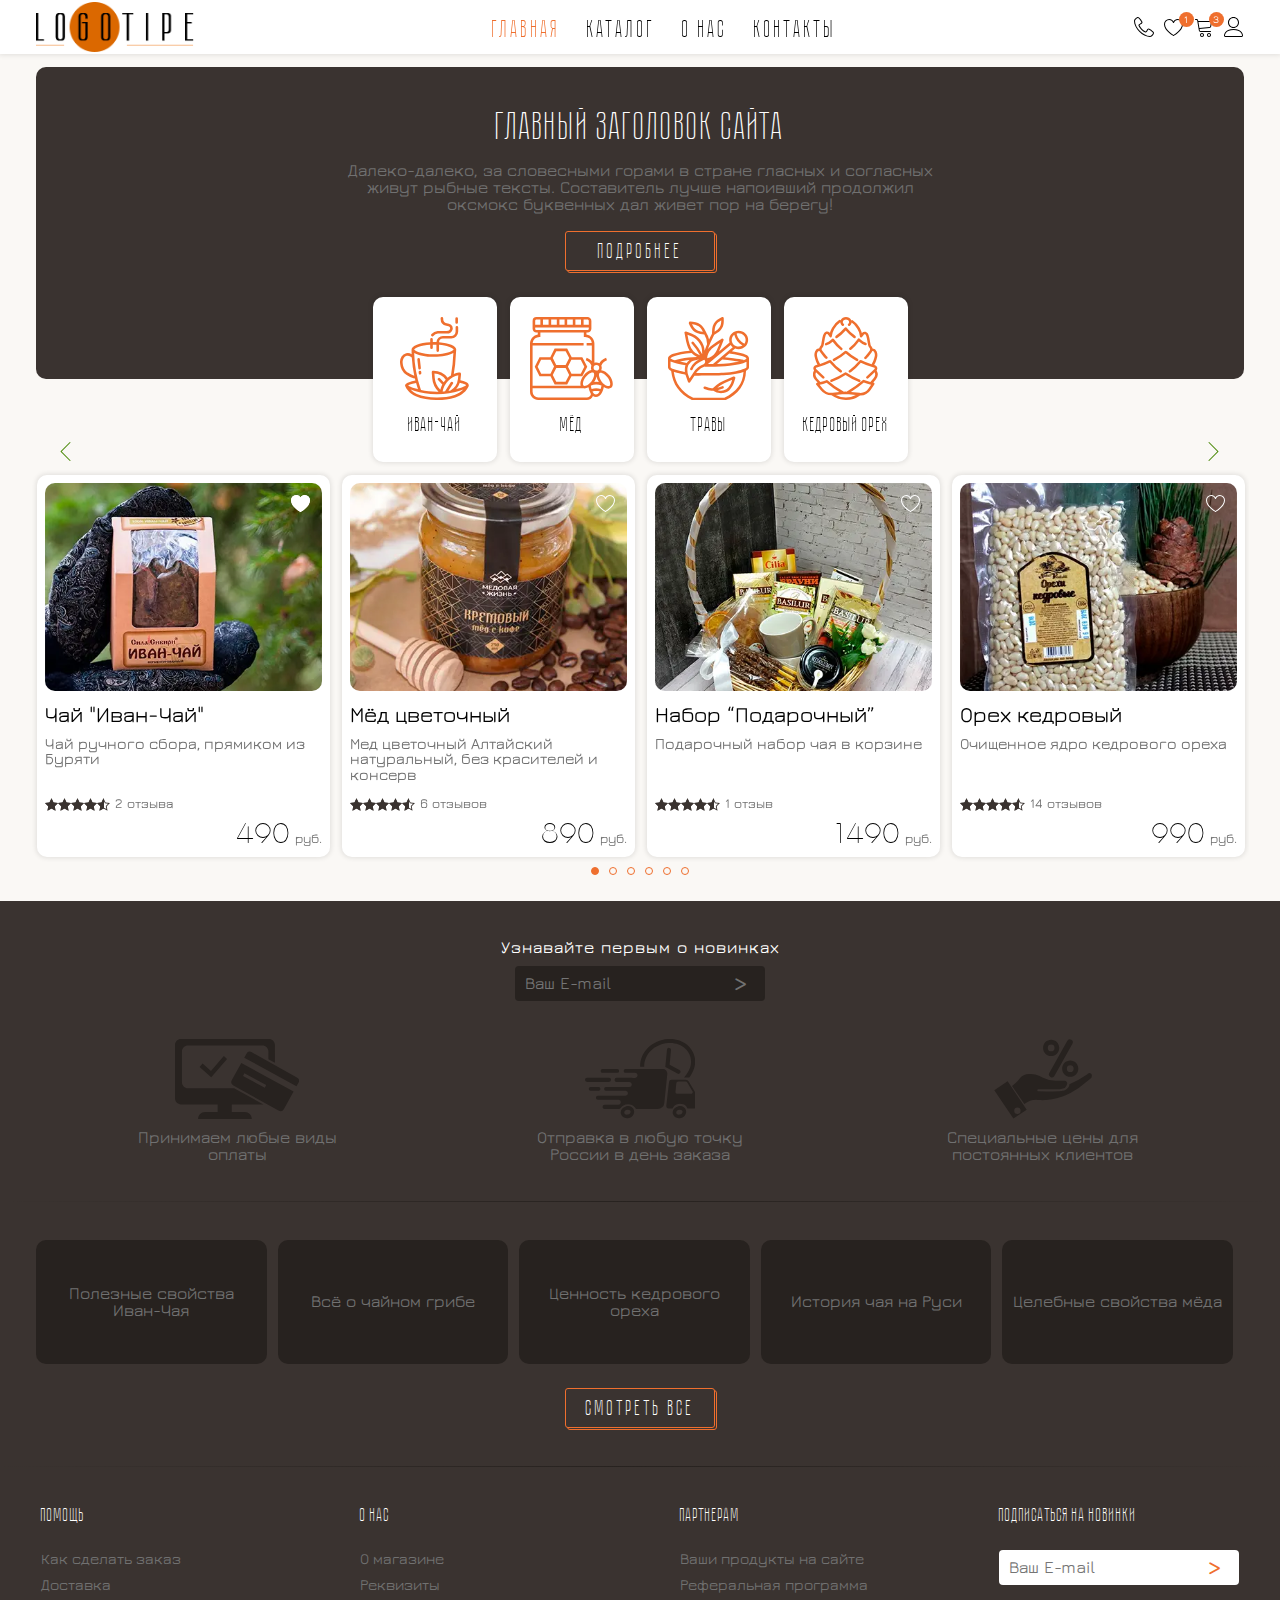
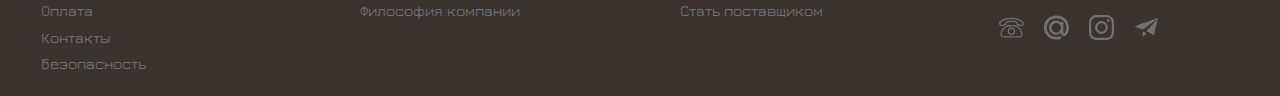
==== commit a1df1e9b: "fix8" ====
--- a/index.html
+++ b/index.html
@@ -113,21 +113,19 @@
 					<button class="card__favorite _select" title="В избранное">
 						<img src="img/heart.svg" alt="Favorites">
 					</button>
-					<div class="card__wrapper">
-						<a class="card__img" href="#" title="Подробнее">
-							<picture>
-								<source type="image/webp" srcset="img/tea.webp">
-								<img class="ibg" src="img/tea.jpg" alt="Tea">
-							</picture>
-						</a>
+					<a class="card__img" href="#" title="Подробнее">
+						<picture>
+							<source type="image/webp" srcset="img/tea.webp">
+							<img class="ibg" src="img/tea.jpg" alt="Tea">
+						</picture>
+					</a>
+					<div class="card__info">
 						<a class="card__name" href="#" title="Подробнее">
 							<h3>Чай "Иван-Чай"</h3>
 						</a>
 						<p class="card__descr">
 							Чай ручного сбора, прямиком из Буряти
 						</p>
-					</div>
-					<div class="card__info">
 						<div class="card__rating rating">
 							<div class="rating__stars rating__static"></div>
 							<div class="rating__info">
@@ -151,13 +149,13 @@
 							<img class="ibg" src="img/honey.jpg" alt="Tea">
 						</picture>
 					</a>
-					<a class="card__name" href="#" title="Подробнее">
-						<h3>Мёд цветочный</h3>
-					</a>
-					<p class="card__descr">
-						Мед цветочный Алтайский натуральный, без красителей и консерв
-					</p>
 					<div class="card__info">
+						<a class="card__name" href="#" title="Подробнее">
+							<h3>Мёд цветочный</h3>
+						</a>
+						<p class="card__descr">
+							Мед цветочный Алтайский натуральный, без красителей и консерв
+						</p>
 						<div class="card__rating rating">
 							<div class="rating__stars rating__static"></div>
 							<div class="rating__info">
@@ -181,13 +179,13 @@
 							<img class="ibg" src="img/set.jpg" alt="Tea">
 						</picture>
 					</a>
-					<a class="card__name" href="#" title="Подробнее">
-						<h3>Набор “Подарочный”</h3>
-					</a>
-					<p class="card__descr">
-						Подарочный набор чая в корзине
-					</p>
 					<div class="card__info">
+						<a class="card__name" href="#" title="Подробнее">
+							<h3>Набор “Подарочный”</h3>
+						</a>
+						<p class="card__descr">
+							Подарочный набор чая в корзине
+						</p>
 						<div class="card__rating rating">
 							<div class="rating__stars rating__static"></div>
 							<div class="rating__info">
@@ -211,13 +209,13 @@
 							<img class="ibg" src="img/nut.jpg" alt="Tea">
 						</picture>
 					</a>
-					<a class="card__name" href="#" title="Подробнее">
-						<h3>Орех кедровый</h3>
-					</a>
-					<p class="card__descr">
-						Очищенное ядро кедрового ореха
-					</p>
 					<div class="card__info">
+						<a class="card__name" href="#" title="Подробнее">
+							<h3>Орех кедровый</h3>
+						</a>
+						<p class="card__descr">
+							Очищенное ядро кедрового ореха
+						</p>
 						<div class="card__rating rating">
 							<div class="rating__stars rating__static"></div>
 							<div class="rating__info">
@@ -241,13 +239,13 @@
 							<img class="ibg" src="img/tea_2.jpg" alt="Tea">
 						</picture>
 					</a>
-					<a class="card__name" href="#" title="Подробнее">
-						<h3>Чай "Иван-Чай"</h3>
-					</a>
-					<p class="card__descr">
-						Чай ручного сбора, прямиком из Буряти
-					</p>
 					<div class="card__info">
+						<a class="card__name" href="#" title="Подробнее">
+							<h3>Чай "Иван-Чай"</h3>
+						</a>
+						<p class="card__descr">
+							Чай ручного сбора, прямиком из Буряти
+						</p>
 						<div class="card__rating rating">
 							<div class="rating__stars rating__static"></div>
 							<div class="rating__info">
@@ -271,13 +269,13 @@
 							<img class="ibg" src="img/set.jpg" alt="Tea">
 						</picture>
 					</a>
-					<a class="card__name" href="#" title="Подробнее">
-						<h3>Набор "Подарочный"</h3>
-					</a>
-					<p class="card__descr">
-						Чай ручного сбора, прямиком из Буряти
-					</p>
 					<div class="card__info">
+						<a class="card__name" href="#" title="Подробнее">
+							<h3>Набор "Подарочный"</h3>
+						</a>
+						<p class="card__descr">
+							Чай ручного сбора, прямиком из Буряти
+						</p>
 						<div class="card__rating rating">
 							<div class="rating__stars rating__static"></div>
 							<div class="rating__info">
--- a/css/style.min.css
+++ b/css/style.min.css
@@ -1 +1 @@
-﻿@font-face{font-family:"Jura";font-display:swap;src:url("../fonts/Jura-Bold.woff") format("woff"),url("../fonts/Jura-Bold.woff2") format("woff2");font-weight:700;font-style:normal}@font-face{font-family:"Jura";font-display:swap;src:url("../fonts/Jura-Medium.woff") format("woff"),url("../fonts/Jura-Medium.woff2") format("woff2");font-weight:400;font-style:normal}@font-face{font-family:"Pobeda";font-display:swap;src:url("../fonts/Pobeda.woff") format("woff"),url("../fonts/Pobeda.woff2") format("woff2");font-weight:400;font-style:normal}@font-face{font-family:"Konkord";font-display:swap;src:url("../fonts/Konkord-Retro.woff") format("woff"),url("../fonts/Konkord-Retro.woff2") format("woff2");font-weight:400;font-style:normal}html{-webkit-box-sizing:border-box;box-sizing:border-box;height:100%;min-width:320px;position:relative}html *{padding:0;margin:0;border:none;outline:none}*,*::before,*::after{-webkit-box-sizing:inherit;box-sizing:inherit}body{height:100%;min-width:320px;line-height:1;font-family:"Jura", sans-serif;color:#000;font-size:calc(15px + 3 * ((100vw - 320px) / 1600));font-weight:400;background-color:#faf8f5}h1,h2,h3,h4,h5,h6,p{font-weight:inherit;line-height:inherit;font-size:inherit;padding:0;margin:0}textarea{resize:none}input,button,textarea{font-family:inherit;font-size:inherit}button{cursor:pointer}a{display:inline-block;text-decoration:none;color:inherit}ul,li{list-style:none}.wrapper{display:-webkit-box;display:-ms-flexbox;display:flex;-webkit-box-orient:vertical;-webkit-box-direction:normal;-ms-flex-direction:column;flex-direction:column;min-height:100%}.content{-webkit-box-flex:1;-ms-flex:1 0 auto;flex:1 0 auto}.footer{-webkit-box-flex:0;-ms-flex:0 0 auto;flex:0 0 auto}._container{max-width:1230px;width:100%;margin:0 auto;padding-left:calc(5px + 10 * ((100vw - 320px) / 1600));padding-right:calc(5px + 10 * ((100vw - 320px) / 1600))}.ibg{background-position:center;background-size:cover;background-repeat:no-repeat;position:relative}.ibg img{width:0;height:0;position:absolute;top:0;left:0;opacity:0;visibility:hidden}@-webkit-keyframes shakeX{from,to{-webkit-transform:translate3d(0, 0, 0);transform:translate3d(0, 0, 0)}66%{-webkit-transform:translate3d(0, -1px, 0);transform:translate3d(0, -1px, 0)}33%{-webkit-transform:translate3d(0, 1px, 0);transform:translate3d(0, 1px, 0)}}@keyframes shakeX{from,to{-webkit-transform:translate3d(0, 0, 0);transform:translate3d(0, 0, 0)}66%{-webkit-transform:translate3d(0, -1px, 0);transform:translate3d(0, -1px, 0)}33%{-webkit-transform:translate3d(0, 1px, 0);transform:translate3d(0, 1px, 0)}}.btn{font-family:'Pobeda', sans-serif;font-size:calc(18px + 6 * ((100vw - 320px) / 1600));position:relative}.btn span{letter-spacing:2px;height:40px;border:1px solid #ef6f2e;border-radius:3px;display:-webkit-inline-box;display:-ms-inline-flexbox;display:inline-flex;-webkit-box-align:center;-ms-flex-align:center;align-items:center;-webkit-box-pack:center;-ms-flex-pack:center;justify-content:center;position:relative;background-color:#3a3330;width:150px;-webkit-transition:background-color .3s;-o-transition:background-color .3s;transition:background-color .3s}.btn::before{content:'';position:absolute;top:2px;left:2px;width:150px;height:40px;border:1px solid #ef6f2e;border-radius:3px}.card{position:relative;max-width:295px;width:100%;min-height:100%;height:100%;overflow:hidden;padding:calc(5px + 5 * ((100vw - 320px) / 1600));background-color:#fff;border-radius:10px;-webkit-box-shadow:0px 0px 5px 0.6px rgba(0,0,0,0.1);box-shadow:0px 0px 5px 0.6px rgba(0,0,0,0.1);display:-webkit-box;display:-ms-flexbox;display:flex;-webkit-box-orient:vertical;-webkit-box-direction:normal;-ms-flex-direction:column;flex-direction:column}.card*:last-child{margin-bottom:0}.card__wrapper{-webkit-box-flex:1;-ms-flex:1 0 auto;flex:1 0 auto}.card__img{display:block;position:relative;padding:0px 0px 75% 0px;border-radius:10px;overflow:hidden;margin-bottom:calc(10px + 5 * ((100vw - 320px) / 1600))}.card__img:before{content:'→';position:absolute;bottom:10px;right:10px;z-index:1;color:#fff;font-size:22px;opacity:0;-webkit-transition:opacity .3s;-o-transition:opacity .3s;transition:opacity .3s;width:-webkit-fit-content;width:-moz-fit-content;width:fit-content;height:-webkit-fit-content;height:-moz-fit-content;height:fit-content}.card__img img{position:absolute;top:0;left:0;width:100%;height:100%;-o-object-fit:cover;object-fit:cover}.card__name{font-size:calc(18px + 6 * ((100vw - 320px) / 1600));margin-bottom:10px;-webkit-transition:color .2s;-o-transition:color .2s;transition:color .2s}.card__descr{font-size:calc(15px + 1 * ((100vw - 320px) / 1600));color:#717171;margin-bottom:15px;-webkit-box-flex:1;-ms-flex:1 0 auto;flex:1 0 auto}.card__price{text-align:right;font-family:'Konkord', sans-serif;font-size:calc(24px + 16 * ((100vw - 320px) / 1600))}.card__price span{font-family:'Jura', sans-serif;font-size:calc(12px + 2 * ((100vw - 320px) / 1600));color:#717171;margin-left:5px}.card__favorite{position:absolute;top:20px;right:20px;background-color:transparent;border:none;z-index:5;-webkit-transition:all .3s;-o-transition:all .3s;transition:all .3s}.card__favorite:before{content:'';position:absolute;top:0;left:0;width:20px;height:20px;background-image:url(../img/heart_full.svg);background-repeat:no-repeat;opacity:0}.card__favorite._select:before{opacity:1}.rating{display:-webkit-box;display:-ms-flexbox;display:flex;margin-bottom:5px;-webkit-box-align:end;-ms-flex-align:end;align-items:flex-end}.rating__stars{background-image:url(../img/star.svg);height:-webkit-fit-content;height:-moz-fit-content;height:fit-content}.rating__info{margin-left:5px;color:#717171;font-size:calc(12px + 2 * ((100vw - 320px) / 1600))}.rating .jq-ry-container{padding:0}.social{display:-webkit-box;display:-ms-flexbox;display:flex}.social__row+.social__row{margin-left:20px}.social__link path{-webkit-transition:fill .2s;-o-transition:fill .2s;transition:fill .2s;fill:#717171}.news__form .form__body{position:relative}.news__form .form__input{height:35px;width:100%;border:none;padding-left:10px;padding-right:60px;border-radius:4px;background-color:#fff}.news__form .form__input:focus{border:1px solid #ef6f2e}.news__form .form__button{position:absolute;bottom:1px;right:1px;color:#ef6f2e;font-size:30px;line-height:30px;padding:0 15px;height:33px;background-color:#fff;border:none;border-radius:0 4px 4px 0}.news__form .form__button:focus{background-color:#ef6f2e;color:#fff}.header{position:fixed;right:0;left:0;top:0;background-color:#fff;z-index:100;-webkit-box-shadow:0px 0px 5px 0.6px rgba(0,0,0,0.1);box-shadow:0px 0px 5px 0.6px rgba(0,0,0,0.1)}.header__body{display:-webkit-box;display:-ms-flexbox;display:flex;-webkit-box-align:center;-ms-flex-align:center;align-items:center;-webkit-box-pack:justify;-ms-flex-pack:justify;justify-content:space-between;height:calc(45px + 15 * ((100vw - 320px) / 1600))}.header__logo{height:100%}.header__logo img{height:100%;padding:2px 0px 2px 0px}.header__buttons{height:100%;display:-webkit-box;display:-ms-flexbox;display:flex}.header__btn{height:100%;display:-webkit-box;display:-ms-flexbox;display:flex;-webkit-box-align:center;-ms-flex-align:center;align-items:center;-webkit-box-pack:center;-ms-flex-pack:center;justify-content:center;position:relative;-webkit-transition:-webkit-transform .3s;transition:-webkit-transform .3s;-o-transition:transform .3s;transition:transform .3s;transition:transform .3s, -webkit-transform .3s}.header__btn+.header__btn{margin-left:10px}.header__quantity{position:absolute;top:22%;right:-10px;font-size:10px;color:#fff;height:15px;min-width:15px;background-color:#ef6f2e;border-radius:8px;display:-webkit-box;display:-ms-flexbox;display:flex;-webkit-box-pack:center;-ms-flex-pack:center;justify-content:center;-webkit-box-align:center;-ms-flex-align:center;align-items:center;padding:2px;line-height:15px}.menu{font-family:'Pobeda', sans-serif;letter-spacing:2px;text-transform:uppercase;font-size:24px}.menu__btn{display:none;width:30px;height:20px;position:relative;cursor:pointer}.menu__btn:before{content:'';position:absolute;top:0;left:0;width:100%;height:2px;background-color:#000}.menu__btn:after{content:'';position:absolute;bottom:0;left:0;width:100%;height:2px;background-color:#000}.menu__btn span{position:absolute;width:100%;height:2px;left:0;top:9px;background-color:#000}.menu__btn.open::after{-webkit-transform:rotate(45deg);-ms-transform:rotate(45deg);transform:rotate(45deg);bottom:9px}.menu__btn.open::before{-webkit-transform:rotate(-45deg);-ms-transform:rotate(-45deg);transform:rotate(-45deg);top:9px}.menu__btn.open span{-webkit-transform:scale(0);-ms-transform:scale(0);transform:scale(0)}.menu__body{margin-bottom:-4px}.menu__row{display:inline-block;overflow:auto}.menu__row+.menu__row{margin-left:20px}.menu__link{border-bottom:1px solid transparent;display:block;padding-top:calc(5px + 3 * ((100vw - 320px) / 1600));padding-bottom:calc(5px + 3 * ((100vw - 320px) / 1600));-webkit-transition:border-bottom .3s;-o-transition:border-bottom .3s;transition:border-bottom .3s}.top__body{margin-top:calc(55px + 20 * ((100vw - 320px) / 1600));padding-top:calc(20px + 30 * ((100vw - 320px) / 1600));padding-right:5px;padding-left:5px;background-color:#3a3330;border-radius:10px;overflow:auto;text-align:center;color:#fff}.top__body>*:last-child{margin-bottom:calc(77px + 53 * ((100vw - 320px) / 1600))}.top__title{margin:0 auto;margin-bottom:calc(15px + 5 * ((100vw - 320px) / 1600));font-family:'Pobeda', sans-serif;font-size:calc(32px + 12 * ((100vw - 320px) / 1600));max-width:600px}.top__descr{margin:0 auto;margin-bottom:calc(15px + 5 * ((100vw - 320px) / 1600));max-width:600px;color:#717171}.top__btn{margin-bottom:calc(15px + 5 * ((100vw - 320px) / 1600))}.top__categories{position:relative}.categories__menu{position:absolute;z-index:10;top:calc(-57px + -43 * ((100vw - 320px) / 1600));left:0;right:0;margin:0 auto}.categories__menu._fixed{position:fixed;-webkit-transform:translate(0, 0);-ms-transform:translate(0, 0);transform:translate(0, 0);top:calc(55px + 20 * ((100vw - 320px) / 1600))}.categories__menu._fixed .categories__list{padding-left:calc(13px + 10 * ((100vw - 320px) / 1600))}.categories__menu._fixed .categories__link{-webkit-box-orient:horizontal;-webkit-box-direction:normal;-ms-flex-direction:row;flex-direction:row;border-radius:6px}.categories__menu._fixed .categories__row{height:60px}.categories__menu._fixed .categories__icon{margin-bottom:0;height:70%;margin-left:5px;margin-right:5px}.categories__menu._fixed .categories__name{margin:0 auto;text-align:center;font-size:calc(16px + 5 * ((100vw - 320px) / 1600));padding:5px 0}.categories__list{display:-webkit-box;display:-ms-flexbox;display:flex;-webkit-box-pack:center;-ms-flex-pack:center;justify-content:center}.categories__row{max-width:calc(85px + 65 * ((100vw - 320px) / 1600));min-width:calc(85px + 65 * ((100vw - 320px) / 1600));height:calc(114px + 86 * ((100vw - 320px) / 1600))}.categories__row+.categories__row{margin-left:calc(10px + 5 * ((100vw - 320px) / 1600))}.categories__link{background-color:#fff;-webkit-box-shadow:0px 0px 5px 0.6px rgba(0,0,0,0.1);box-shadow:0px 0px 5px 0.6px rgba(0,0,0,0.1);border-radius:10px;display:-webkit-box;display:-ms-flexbox;display:flex;-webkit-box-orient:vertical;-webkit-box-direction:normal;-ms-flex-direction:column;flex-direction:column;-webkit-box-pack:center;-ms-flex-pack:center;justify-content:center;-webkit-box-align:center;-ms-flex-align:center;align-items:center;height:100%}.categories__link>*:last-child{margin-bottom:0}.categories__icon{height:50%;margin-bottom:calc(5px + 15 * ((100vw - 320px) / 1600))}.categories__name{font-family:'Pobeda', sans-serif;text-transform:uppercase;margin-bottom:calc(10px + 10 * ((100vw - 320px) / 1600));font-size:calc(16px + 6 * ((100vw - 320px) / 1600));padding-bottom:8px;border-bottom:1px solid transparent;-webkit-transition:border-bottom .3s;-o-transition:border-bottom .3s;transition:border-bottom .3s}.advantages{background-color:#3a3330;padding-top:calc(20px + 30 * ((100vw - 320px) / 1600));padding-bottom:calc(20px + 30 * ((100vw - 320px) / 1600));border-width:1px;border-style:solid;-o-border-image:-o-linear-gradient(left, #3a3330 0%, #27221f 50%, #3a3330 100%) 0 0 100% 0;border-image:-webkit-gradient(linear, left top, right top, from(#3a3330), color-stop(50%, #27221f), to(#3a3330)) 0 0 100% 0;border-image:linear-gradient(90deg, #3a3330 0%, #27221f 50%, #3a3330 100%) 0 0 100% 0;border-left:none;border-right:none;border-top:none}.advantages>:last-child{margin-bottom:0}.advantages__inner{display:-webkit-box;display:-ms-flexbox;display:flex;-ms-flex-pack:distribute;justify-content:space-around}.advantages__item{max-width:250px;width:100%;text-align:center;color:#717171}.advantages__img{height:calc(50px + 50 * ((100vw - 320px) / 1600));margin-bottom:10px}.advantages__img img{height:100%}.advantages__form{text-align:center;color:#fff;margin-bottom:calc(20px + 30 * ((100vw - 320px) / 1600))}.advantages__form .form__body{max-width:250px;margin:0 auto}.advantages__form .form__title{margin-bottom:10px;font-weight:400;letter-spacing:1px}.advantages__form .form__input{color:#717171;background-color:#27221f}.advantages__form .form__button{background-color:#27221f;color:#717171}.blog{background-color:#3a3330;padding-top:calc(20px + 30 * ((100vw - 320px) / 1600));padding-bottom:calc(20px + 30 * ((100vw - 320px) / 1600));text-align:center}.blog__inner{display:-webkit-box;display:-ms-flexbox;display:flex;margin-bottom:calc(15px + 15 * ((100vw - 320px) / 1600))}.blog__item{background-color:#27221f;border-radius:10px;padding:calc(5px + 5 * ((100vw - 320px) / 1600));margin-right:calc(5px + 10 * ((100vw - 320px) / 1600));text-align:center;max-width:20%;width:100%;height:calc(85px + 65 * ((100vw - 320px) / 1600));color:#717171;display:-webkit-box;display:-ms-flexbox;display:flex;-webkit-box-pack:center;-ms-flex-pack:center;justify-content:center;-webkit-box-align:center;-ms-flex-align:center;align-items:center;-webkit-transition:color .2s;-o-transition:color .2s;transition:color .2s;position:relative;overflow:hidden}.blog__item img{position:absolute;top:0;left:0;width:100%;height:100%;-o-object-fit:cover;object-fit:cover;opacity:0;-webkit-transition:opacity .3s;-o-transition:opacity .3s;transition:opacity .3s}.blog__descr{position:relative;z-index:1}.blog__btn{text-align:center;color:#fff}.popular{padding-bottom:calc(20px + 10 * ((100vw - 320px) / 1600));padding-top:calc(67px + 48 * ((100vw - 320px) / 1600))}.popular._page{background-color:#3a3330;padding-top:calc(40px + 10 * ((100vw - 320px) / 1600))}.popular._page .popular__card{background-color:#27221f}.popular._page .card__name{color:#fff}.popular._page .card__price{color:#fff}.popular._page .slick-dots button{border:1px solid #27221f}.popular._page .slick-dots .slick-active button{background-color:#27221f}.popular._fixed{margin-top:50px}.popular__slide{height:100%}.popular .slick-list{margin-left:-6px;margin-right:-6px;margin-top:-10px;padding-top:10px;padding-bottom:10px;margin-bottom:-10px}.popular .slick-track{display:-webkit-box;display:-ms-flexbox;display:flex;-webkit-box-align:stretch;-ms-flex-align:stretch;align-items:stretch}.popular .slick-slide{margin-left:8px;margin-right:8px;height:auto}.popular .slick-slide>div{height:100%}.popular .slick-arrow{position:absolute;top:-27px;z-index:11;height:30px;width:40px;background-color:transparent}.popular .slick-arrow img{height:20px}.popular .slick-arrow:active{top:-26px}.popular .slick-next{right:10px}.popular .slick-next:active{right:9px}.popular .slick-prev{left:10px}.popular .slick-prev:active{left:9px}.popular .slick-dots{display:-webkit-box;display:-ms-flexbox;display:flex;-webkit-box-pack:center;-ms-flex-pack:center;justify-content:center;margin-top:10px}.popular .slick-dots li{font-size:0}.popular .slick-dots li+li{margin-left:10px}.popular .slick-dots button{font-size:0;border-radius:50%;background-color:transparent;border:1px solid #ef6f2e;height:8px;width:8px}.popular .slick-dots .slick-active button{background-color:#ef6f2e}.footer{background-color:#3a3330;border-width:1px;border-style:solid;-o-border-image:-o-linear-gradient(left, #3a3330 0%, #27221f 50%, #3a3330 100%) 100% 0 0 0;border-image:-webkit-gradient(linear, left top, right top, from(#3a3330), color-stop(50%, #27221f), to(#3a3330)) 100% 0 0 0;border-image:linear-gradient(90deg, #3a3330 0%, #27221f 50%, #3a3330 100%) 100% 0 0 0;border-left:none;border-right:none;border-bottom:none}.footer__body{padding-top:calc(20px + 30 * ((100vw - 320px) / 1600));padding-bottom:20px;display:-webkit-box;display:-ms-flexbox;display:flex;-webkit-box-pack:justify;-ms-flex-pack:justify;justify-content:space-between}.footer__item{max-width:250px;width:100%;padding:0 5px}.footer__item *:last-child{margin-bottom:0}.footer__title{display:inline-block;color:#fff;font-family:'Pobeda', sans-serif;font-size:calc(15px + 6 * ((100vw - 320px) / 1600));margin-bottom:20px;padding-bottom:5px;border-bottom:1px solid transparent}.footer__row+.footer__row{margin-top:5px}.footer__link{color:#717171;border-bottom:1px solid transparent;-webkit-transition:all .2s;-o-transition:all .2s;transition:all .2s;padding-bottom:5px;font-size:calc(14px + 2 * ((100vw - 320px) / 1600))}.footer__form{margin-bottom:30px}.catalog__body{display:-webkit-box;display:-ms-flexbox;display:flex;margin-top:calc(55px + 20 * ((100vw - 320px) / 1600))}.catalog__catalog{display:none}.catalog__aside{max-width:calc(25% - 15px);width:100%;margin-right:15px}.catalog__row+.catalog__row{margin-top:15px}.catalog__link{display:-webkit-box;display:-ms-flexbox;display:flex;-webkit-box-align:center;-ms-flex-align:center;align-items:center;height:calc(55px + 25 * ((100vw - 320px) / 1600));padding:calc(5px + 5 * ((100vw - 320px) / 1600));border-radius:10px;-webkit-box-shadow:0px 0px 5px 0.6px rgba(0,0,0,0.1);box-shadow:0px 0px 5px 0.6px rgba(0,0,0,0.1);-webkit-transition:background-color .3s;-o-transition:background-color .3s;transition:background-color .3s}.catalog__img{width:80px;height:100%;margin-right:10px;text-align:center}.catalog__img img{height:100%}.catalog__name{padding:8px 0;border-bottom:1px solid transparent;-webkit-transition:border-bottom .3s;-o-transition:border-bottom .3s;transition:border-bottom .3s}.catalog__inner{display:-webkit-box;display:-ms-flexbox;display:flex;-ms-flex-wrap:wrap;flex-wrap:wrap;margin-left:-15px}.catalog__card{margin-left:15px;min-height:auto;height:auto;margin-bottom:15px;max-width:calc(33.333% - 15px)}@media (min-width: 767.98px){.menu__link._active{border-bottom:1px solid #ef6f2e}}@media (min-width: 991.98px){.btn:hover>span{background-color:#ef6f2e;color:#fff}.btn:focus>span{background-color:#ef6f2e}.card__img:hover.card__img:before{opacity:1}.card__img:focus.card__img:before{opacity:1}.card__name:hover{color:#ef6f2e}.card__name:focus{color:#ef6f2e}.card__favorite:hover{-webkit-transform:scale(1.1);-ms-transform:scale(1.1);transform:scale(1.1)}.card__favorite:focus{-webkit-transform:scale(1.1);-ms-transform:scale(1.1);transform:scale(1.1)}.social__link:hover path{fill:#ef6f2e}.social__link:focus path{fill:#ef6f2e}.header__btn:hover{-webkit-transform:scale(1.1);-ms-transform:scale(1.1);transform:scale(1.1)}.header__btn:focus{-webkit-transform:scale(1.1);-ms-transform:scale(1.1);transform:scale(1.1)}.menu__link:hover{border-bottom:1px solid #ef6f2e}.menu__link:focus{border-bottom:1px solid #ef6f2e}.categories__link:hover .categories__icon{-webkit-animation-name:shakeX;animation-name:shakeX;-webkit-animation-duration:.3s;animation-duration:.3s}.categories__link:hover .categories__name{border-bottom:1px solid #ef6f2e}.categories__link:focus .categories__icon{-webkit-animation-name:shakeX;animation-name:shakeX;-webkit-animation-duration:.3s;animation-duration:.3s}.categories__link:focus .categories__name{border-bottom:1px solid #ef6f2e}.blog__item:hover{color:#fff}.blog__item:hover img{opacity:.3}.popular._page .card__name:hover{color:#ef6f2e}.popular._page .card__name:focus{color:#ef6f2e}.popular .slick-arrow:focus{top:-26px}.footer__item:hover .footer__title{border-bottom:1px solid #ef6f2e}.footer__item:focus .footer__title{border:1px solid #ef6f2e}.footer__link:hover{color:#ef6f2e}.footer__link:focus{color:#ef6f2e}.catalog__link:hover{background-color:rgba(239,111,46,0.1)}.catalog__link:hover .catalog__name{border-bottom:1px solid #ef6f2e}.catalog__link:focus{background-color:rgba(239,111,46,0.1)}.catalog__link:focus .catalog__name{border-bottom:1px solid #ef6f2e}}@media (max-width: 1920px){.card__img:before{font-size:calc(16px + 6 * ((100vw - 320px) / 1600))}.popular._fixed{margin-top:calc(40px + 10 * ((100vw - 320px) / 1600))}.popular .slick-list{margin-left:calc(-3px + -3 * ((100vw - 320px) / 1600))}.popular .slick-list{margin-right:calc(-3px + -3 * ((100vw - 320px) / 1600))}.popular .slick-slide{margin-left:calc(3px + 5 * ((100vw - 320px) / 1600))}.popular .slick-slide{margin-right:calc(3px + 5 * ((100vw - 320px) / 1600))}}@media (max-width: 1230pxpx){._container{max-width:970px}}@media (max-width: 991.98px){._container{max-width:750px}.card__img:before{opacity:1}.catalog__card{max-width:calc(50% - 15px)}}@media (max-width: 767.98px){._container{max-width:none}.menu{-webkit-box-ordinal-group:0;-ms-flex-order:-1;order:-1}.menu__btn{display:block}.menu__body{left:0;position:absolute;width:100%;top:calc(45px + 15 * ((100vw - 320px) / 1600))}.menu__body.open .menu__row{left:0}.menu__row+.menu__row{margin-left:0}.menu__row{background-color:#fff;display:block;position:absolute;width:100%;top:0;left:-100%;-webkit-transition:all .3s;-o-transition:all .3s;transition:all .3s}.menu__row:nth-child(2){top:45px;-webkit-transition:all .5s;-o-transition:all .5s;transition:all .5s}.menu__row:nth-child(3){top:90px;-webkit-transition:all .7s;-o-transition:all .7s;transition:all .7s}.menu__row:nth-child(4){top:135px;-webkit-transition:all .9s;-o-transition:all .9s;transition:all .9s}.menu__row:nth-child(5){top:180px;-webkit-transition:all 1.1s;-o-transition:all 1.1s;transition:all 1.1s}.menu__row:nth-child(6){top:225px;-webkit-transition:all 1.3s;-o-transition:all 1.3s;transition:all 1.3s}.menu__row:nth-child(7){top:270px;-webkit-transition:all 1.5s;-o-transition:all 1.5s;transition:all 1.5s}.menu__row:nth-child(8){top:315px;-webkit-transition:all 1.7s;-o-transition:all 1.7s;transition:all 1.7s}.menu__row:nth-child(9){top:360px;-webkit-transition:all 1.9s;-o-transition:all 1.9s;transition:all 1.9s}.menu__row:nth-child(10){top:405px;-webkit-transition:all 2.1s;-o-transition:all 2.1s;transition:all 2.1s}.menu__link{height:45px;display:-webkit-box;display:-ms-flexbox;display:flex;-webkit-box-align:center;-ms-flex-align:center;align-items:center;-webkit-box-pack:center;-ms-flex-pack:center;justify-content:center;border-bottom:1px solid #ef6f2e}.categories__menu._fixed .categories__row{height:45px}.blog__inner{overflow:auto;-webkit-box-pack:start;-ms-flex-pack:start;justify-content:flex-start}.blog__item{min-width:120px}.footer__body{-ms-flex-wrap:wrap;flex-wrap:wrap}.footer__item{max-width:50%;margin-bottom:30px}.footer__item:last-child{max-width:100%;-webkit-box-ordinal-group:-2;-ms-flex-order:-3;order:-3}.footer__item:nth-child(3){margin-bottom:0}.catalog__body{-webkit-box-orient:vertical;-webkit-box-direction:normal;-ms-flex-direction:column;flex-direction:column}.catalog__catalog{display:block}.catalog__aside{display:none}.catalog__card{max-width:calc(33.333% - 15px)}}@media (max-width: 479.98px){.header__logo{height:80%}.categories__menu._fixed .categories__row:last-child{padding-right:8px;min-width:calc(93px + 65 * ((100vw - 320px) / 1600))}.categories__list{overflow:auto;-webkit-box-pack:start;-ms-flex-pack:start;justify-content:flex-start;padding-left:8px;padding-bottom:20px;margin-bottom:-20px;padding-top:20px;margin-top:-20px}.categories__row:last-child{padding-right:8px;min-width:calc(93px + 65 * ((100vw - 320px) / 1600))}.advantages__inner{-webkit-box-orient:vertical;-webkit-box-direction:normal;-ms-flex-direction:column;flex-direction:column;-webkit-box-pack:center;-ms-flex-pack:center;justify-content:center;-webkit-box-align:center;-ms-flex-align:center;align-items:center}.advantages__item{margin-bottom:20px}.advantages__img{min-width:100px}.catalog__card{max-width:calc(50% - 15px)}}
+﻿@font-face{font-family:"Jura";font-display:swap;src:url("../fonts/Jura-Bold.woff") format("woff"),url("../fonts/Jura-Bold.woff2") format("woff2");font-weight:700;font-style:normal}@font-face{font-family:"Jura";font-display:swap;src:url("../fonts/Jura-Medium.woff") format("woff"),url("../fonts/Jura-Medium.woff2") format("woff2");font-weight:400;font-style:normal}@font-face{font-family:"Pobeda";font-display:swap;src:url("../fonts/Pobeda.woff") format("woff"),url("../fonts/Pobeda.woff2") format("woff2");font-weight:400;font-style:normal}@font-face{font-family:"Konkord";font-display:swap;src:url("../fonts/Konkord-Retro.woff") format("woff"),url("../fonts/Konkord-Retro.woff2") format("woff2");font-weight:400;font-style:normal}html{-webkit-box-sizing:border-box;box-sizing:border-box;height:100%;min-width:320px;position:relative}html *{padding:0;margin:0;border:none;outline:none}*,*::before,*::after{-webkit-box-sizing:inherit;box-sizing:inherit}body{height:100%;min-width:320px;line-height:1;font-family:"Jura", sans-serif;color:#000;font-size:calc(15px + 3 * ((100vw - 320px) / 1600));font-weight:400;background-color:#faf8f5}h1,h2,h3,h4,h5,h6,p{font-weight:inherit;line-height:inherit;font-size:inherit;padding:0;margin:0}textarea{resize:none}input,button,textarea{font-family:inherit;font-size:inherit}button{cursor:pointer}a{display:inline-block;text-decoration:none;color:inherit}ul,li{list-style:none}.wrapper{display:-webkit-box;display:-ms-flexbox;display:flex;-webkit-box-orient:vertical;-webkit-box-direction:normal;-ms-flex-direction:column;flex-direction:column;min-height:100%}.content{-webkit-box-flex:1;-ms-flex:1 0 auto;flex:1 0 auto}.footer{-webkit-box-flex:0;-ms-flex:0 0 auto;flex:0 0 auto}._container{max-width:1230px;width:100%;margin:0 auto;padding-left:calc(5px + 10 * ((100vw - 320px) / 1600));padding-right:calc(5px + 10 * ((100vw - 320px) / 1600))}.ibg{background-position:center;background-size:cover;background-repeat:no-repeat;position:relative}.ibg img{width:0;height:0;position:absolute;top:0;left:0;opacity:0;visibility:hidden}@-webkit-keyframes shakeX{from,to{-webkit-transform:translate3d(0, 0, 0);transform:translate3d(0, 0, 0)}66%{-webkit-transform:translate3d(0, -1px, 0);transform:translate3d(0, -1px, 0)}33%{-webkit-transform:translate3d(0, 1px, 0);transform:translate3d(0, 1px, 0)}}@keyframes shakeX{from,to{-webkit-transform:translate3d(0, 0, 0);transform:translate3d(0, 0, 0)}66%{-webkit-transform:translate3d(0, -1px, 0);transform:translate3d(0, -1px, 0)}33%{-webkit-transform:translate3d(0, 1px, 0);transform:translate3d(0, 1px, 0)}}.btn{font-family:'Pobeda', sans-serif;font-size:calc(18px + 6 * ((100vw - 320px) / 1600));position:relative}.btn span{letter-spacing:2px;height:40px;border:1px solid #ef6f2e;border-radius:3px;display:-webkit-inline-box;display:-ms-inline-flexbox;display:inline-flex;-webkit-box-align:center;-ms-flex-align:center;align-items:center;-webkit-box-pack:center;-ms-flex-pack:center;justify-content:center;position:relative;background-color:#3a3330;width:150px;-webkit-transition:background-color .3s;-o-transition:background-color .3s;transition:background-color .3s}.btn::before{content:'';position:absolute;top:2px;left:2px;width:150px;height:40px;border:1px solid #ef6f2e;border-radius:3px}.card{position:relative;max-width:295px;width:100%;min-height:100%;height:100%;overflow:hidden;padding:calc(5px + 5 * ((100vw - 320px) / 1600));background-color:#fff;border-radius:10px;-webkit-box-shadow:0px 0px 5px 0.6px rgba(0,0,0,0.1);box-shadow:0px 0px 5px 0.6px rgba(0,0,0,0.1);display:-webkit-box;display:-ms-flexbox;display:flex;-webkit-box-orient:vertical;-webkit-box-direction:normal;-ms-flex-direction:column;flex-direction:column}.card*:last-child{margin-bottom:0}.card__img{display:block;position:relative;padding:0px 0px 75% 0px;border-radius:10px;overflow:hidden;margin-bottom:calc(10px + 5 * ((100vw - 320px) / 1600))}.card__img:before{content:'→';position:absolute;bottom:10px;right:10px;z-index:1;color:#fff;font-size:22px;opacity:0;-webkit-transition:opacity .3s;-o-transition:opacity .3s;transition:opacity .3s;width:-webkit-fit-content;width:-moz-fit-content;width:fit-content;height:-webkit-fit-content;height:-moz-fit-content;height:fit-content}.card__img img{position:absolute;top:0;left:0;width:100%;height:100%;-o-object-fit:cover;object-fit:cover}.card__info{display:-webkit-box;display:-ms-flexbox;display:flex;-webkit-box-orient:vertical;-webkit-box-direction:normal;-ms-flex-direction:column;flex-direction:column;height:100%}.card__name{font-size:calc(18px + 6 * ((100vw - 320px) / 1600));margin-bottom:10px;-webkit-transition:color .2s;-o-transition:color .2s;transition:color .2s}.card__descr{font-size:calc(15px + 1 * ((100vw - 320px) / 1600));color:#717171;margin-bottom:15px;-webkit-box-flex:1;-ms-flex:1 0 auto;flex:1 0 auto}.card__price{text-align:right;font-family:'Konkord', sans-serif;font-size:calc(24px + 16 * ((100vw - 320px) / 1600))}.card__price span{font-family:'Jura', sans-serif;font-size:calc(12px + 2 * ((100vw - 320px) / 1600));color:#717171;margin-left:5px}.card__favorite{position:absolute;top:20px;right:20px;background-color:transparent;border:none;z-index:5;-webkit-transition:all .3s;-o-transition:all .3s;transition:all .3s}.card__favorite:before{content:'';position:absolute;top:0;left:0;width:20px;height:20px;background-image:url(../img/heart_full.svg);background-repeat:no-repeat;opacity:0}.card__favorite._select:before{opacity:1}.rating{display:-webkit-box;display:-ms-flexbox;display:flex;margin-bottom:5px;-webkit-box-align:end;-ms-flex-align:end;align-items:flex-end}.rating__stars{background-image:url(../img/star.svg);height:-webkit-fit-content;height:-moz-fit-content;height:fit-content}.rating__info{margin-left:5px;color:#717171;font-size:calc(12px + 2 * ((100vw - 320px) / 1600))}.rating .jq-ry-container{padding:0}.social{display:-webkit-box;display:-ms-flexbox;display:flex}.social__row+.social__row{margin-left:20px}.social__link path{-webkit-transition:fill .2s;-o-transition:fill .2s;transition:fill .2s;fill:#717171}.news__form .form__body{position:relative}.news__form .form__input{height:35px;width:100%;border:none;padding-left:10px;padding-right:60px;border-radius:4px;background-color:#fff}.news__form .form__input:focus{border:1px solid #ef6f2e}.news__form .form__button{position:absolute;bottom:1px;right:1px;color:#ef6f2e;font-size:30px;line-height:30px;padding:0 15px;height:33px;background-color:#fff;border:none;border-radius:0 4px 4px 0}.news__form .form__button:focus{background-color:#ef6f2e;color:#fff}.breadcrumps__list{display:-webkit-box;display:-ms-flexbox;display:flex}.breadcrumps__row+.breadcrumps__row{margin-left:calc(10px + 5 * ((100vw - 320px) / 1600));padding-left:calc(10px + 5 * ((100vw - 320px) / 1600));position:relative}.breadcrumps__row+.breadcrumps__row:before{content:'>';position:absolute;top:50%;left:-3px;-webkit-transform:translate(0, -50%);-ms-transform:translate(0, -50%);transform:translate(0, -50%);color:#9e9e9e}.breadcrumps__row *{color:#000}.breadcrumps__row:last-child *{color:#9e9e9e}.breadcrumps__link{display:inline-block;-webkit-transition:color .2s;-o-transition:color .2s;transition:color .2s}.filters__inner{display:-webkit-box;display:-ms-flexbox;display:flex;-webkit-box-pack:end;-ms-flex-pack:end;justify-content:flex-end;-webkit-box-align:center;-ms-flex-align:center;align-items:center}.filters__sort{margin-right:10px}.filters__select{margin-left:10px;height:30px;border-radius:4px;border:1px solid #717171;padding:0 5px;-webkit-transition:border .2s;-o-transition:border .2s;transition:border .2s;cursor:pointer}.filters__buttons{display:-webkit-box;display:-ms-flexbox;display:flex;height:30px;-webkit-box-align:center;-ms-flex-align:center;align-items:center}.filters__buttons svg{display:inline-block}.filters__btn{margin-left:5px;font-size:0;padding:5px;background-color:transparent}.filters__btn._active rect{stroke:#ef6f2e}.filters__btn._active path{fill:#ef6f2e}.header{position:fixed;right:0;left:0;top:0;background-color:#fff;z-index:100;-webkit-box-shadow:0px 0px 5px 0.6px rgba(0,0,0,0.1);box-shadow:0px 0px 5px 0.6px rgba(0,0,0,0.1)}.header__body{display:-webkit-box;display:-ms-flexbox;display:flex;-webkit-box-align:center;-ms-flex-align:center;align-items:center;-webkit-box-pack:justify;-ms-flex-pack:justify;justify-content:space-between;height:calc(45px + 15 * ((100vw - 320px) / 1600))}.header__logo{height:100%}.header__logo img{height:100%;padding:2px 0px 2px 0px}.header__buttons{height:100%;display:-webkit-box;display:-ms-flexbox;display:flex}.header__btn{height:100%;display:-webkit-box;display:-ms-flexbox;display:flex;-webkit-box-align:center;-ms-flex-align:center;align-items:center;-webkit-box-pack:center;-ms-flex-pack:center;justify-content:center;position:relative;-webkit-transition:-webkit-transform .3s;transition:-webkit-transform .3s;-o-transition:transform .3s;transition:transform .3s;transition:transform .3s, -webkit-transform .3s}.header__btn+.header__btn{margin-left:10px}.header__quantity{position:absolute;top:22%;right:-10px;font-size:10px;color:#fff;height:15px;min-width:15px;background-color:#ef6f2e;border-radius:8px;display:-webkit-box;display:-ms-flexbox;display:flex;-webkit-box-pack:center;-ms-flex-pack:center;justify-content:center;-webkit-box-align:center;-ms-flex-align:center;align-items:center;padding:2px;line-height:15px}.menu{font-family:'Pobeda', sans-serif;letter-spacing:2px;text-transform:uppercase;font-size:24px}.menu__btn{display:none;width:30px;height:20px;position:relative;cursor:pointer}.menu__btn:before{content:'';position:absolute;top:0;left:0;width:100%;height:2px;background-color:#000}.menu__btn:after{content:'';position:absolute;bottom:0;left:0;width:100%;height:2px;background-color:#000}.menu__btn span{position:absolute;width:100%;height:2px;left:0;top:9px;background-color:#000}.menu__btn.open::after{-webkit-transform:rotate(45deg);-ms-transform:rotate(45deg);transform:rotate(45deg);bottom:9px}.menu__btn.open::before{-webkit-transform:rotate(-45deg);-ms-transform:rotate(-45deg);transform:rotate(-45deg);top:9px}.menu__btn.open span{-webkit-transform:scale(0);-ms-transform:scale(0);transform:scale(0)}.menu__body{margin-bottom:-4px}.menu__row{display:inline-block;overflow:auto}.menu__row+.menu__row{margin-left:20px}.menu__link{display:block;padding-top:calc(5px + 3 * ((100vw - 320px) / 1600));padding-bottom:calc(5px + 3 * ((100vw - 320px) / 1600));-webkit-transition:border-bottom .3s;-o-transition:border-bottom .3s;transition:border-bottom .3s;position:relative;-webkit-transition:color .3s;-o-transition:color .3s;transition:color .3s}.menu__link::before{content:'';position:absolute;bottom:0;left:0;right:100%;height:1px;background-color:#ef6f2e;-webkit-transition:all .3s;-o-transition:all .3s;transition:all .3s}.top__body{margin-top:calc(55px + 20 * ((100vw - 320px) / 1600));padding-top:calc(20px + 30 * ((100vw - 320px) / 1600));padding-right:5px;padding-left:5px;background-color:#3a3330;border-radius:10px;overflow:auto;text-align:center;color:#fff}.top__body>*:last-child{margin-bottom:calc(77px + 53 * ((100vw - 320px) / 1600))}.top__title{margin:0 auto;margin-bottom:calc(15px + 5 * ((100vw - 320px) / 1600));font-family:'Pobeda', sans-serif;font-size:calc(32px + 12 * ((100vw - 320px) / 1600));max-width:600px}.top__descr{margin:0 auto;margin-bottom:calc(15px + 5 * ((100vw - 320px) / 1600));max-width:600px;color:#717171}.top__btn{margin-bottom:calc(15px + 5 * ((100vw - 320px) / 1600))}.top__categories{position:relative}.categories__menu{position:absolute;z-index:10;top:calc(-57px + -43 * ((100vw - 320px) / 1600));left:0;right:0;margin:0 auto}.categories__menu._fixed{position:fixed;-webkit-transform:translate(0, 0);-ms-transform:translate(0, 0);transform:translate(0, 0);top:calc(55px + 20 * ((100vw - 320px) / 1600))}.categories__menu._fixed .categories__list{padding-left:calc(13px + 10 * ((100vw - 320px) / 1600))}.categories__menu._fixed .categories__link{-webkit-box-orient:horizontal;-webkit-box-direction:normal;-ms-flex-direction:row;flex-direction:row;border-radius:6px}.categories__menu._fixed .categories__row{height:60px}.categories__menu._fixed .categories__icon{margin-bottom:0;height:70%;margin-left:5px;margin-right:5px}.categories__menu._fixed .categories__name{margin:0 auto;text-align:center;font-size:calc(16px + 5 * ((100vw - 320px) / 1600));padding:5px 0}.categories__list{display:-webkit-box;display:-ms-flexbox;display:flex;-webkit-box-pack:center;-ms-flex-pack:center;justify-content:center}.categories__row{max-width:calc(85px + 65 * ((100vw - 320px) / 1600));min-width:calc(85px + 65 * ((100vw - 320px) / 1600));height:calc(114px + 86 * ((100vw - 320px) / 1600))}.categories__row+.categories__row{margin-left:calc(10px + 5 * ((100vw - 320px) / 1600))}.categories__link{background-color:#fff;-webkit-box-shadow:0px 0px 5px 0.6px rgba(0,0,0,0.1);box-shadow:0px 0px 5px 0.6px rgba(0,0,0,0.1);border-radius:10px;display:-webkit-box;display:-ms-flexbox;display:flex;-webkit-box-orient:vertical;-webkit-box-direction:normal;-ms-flex-direction:column;flex-direction:column;-webkit-box-pack:center;-ms-flex-pack:center;justify-content:center;-webkit-box-align:center;-ms-flex-align:center;align-items:center;height:100%}.categories__link>*:last-child{margin-bottom:0}.categories__icon{height:50%;margin-bottom:calc(5px + 15 * ((100vw - 320px) / 1600))}.categories__name{font-family:'Pobeda', sans-serif;text-transform:uppercase;margin-bottom:calc(10px + 10 * ((100vw - 320px) / 1600));font-size:calc(16px + 6 * ((100vw - 320px) / 1600));padding-bottom:8px;position:relative}.categories__name::before{content:'';position:absolute;bottom:0;left:0;right:100%;height:1px;background-color:#ef6f2e;-webkit-transition:all .3s;-o-transition:all .3s;transition:all .3s}.advantages{background-color:#3a3330;padding-top:calc(20px + 30 * ((100vw - 320px) / 1600));padding-bottom:calc(20px + 30 * ((100vw - 320px) / 1600));border-width:1px;border-style:solid;-o-border-image:-o-linear-gradient(left, #3a3330 0%, #27221f 50%, #3a3330 100%) 0 0 100% 0;border-image:-webkit-gradient(linear, left top, right top, from(#3a3330), color-stop(50%, #27221f), to(#3a3330)) 0 0 100% 0;border-image:linear-gradient(90deg, #3a3330 0%, #27221f 50%, #3a3330 100%) 0 0 100% 0;border-left:none;border-right:none;border-top:none}.advantages>:last-child{margin-bottom:0}.advantages__inner{display:-webkit-box;display:-ms-flexbox;display:flex;-ms-flex-pack:distribute;justify-content:space-around}.advantages__item{max-width:250px;width:100%;text-align:center;color:#717171}.advantages__img{height:calc(50px + 50 * ((100vw - 320px) / 1600));margin-bottom:10px}.advantages__img img{height:100%}.advantages__form{text-align:center;color:#fff;margin-bottom:calc(20px + 30 * ((100vw - 320px) / 1600))}.advantages__form .form__body{max-width:250px;margin:0 auto}.advantages__form .form__title{margin-bottom:10px;font-weight:400;letter-spacing:1px}.advantages__form .form__input{color:#717171;background-color:#27221f}.advantages__form .form__button{background-color:#27221f;color:#717171}.blog{background-color:#3a3330;padding-top:calc(20px + 30 * ((100vw - 320px) / 1600));padding-bottom:calc(20px + 30 * ((100vw - 320px) / 1600));text-align:center}.blog__inner{display:-webkit-box;display:-ms-flexbox;display:flex;margin-bottom:calc(15px + 15 * ((100vw - 320px) / 1600))}.blog__item{background-color:#27221f;border-radius:10px;padding:calc(5px + 5 * ((100vw - 320px) / 1600));margin-right:calc(5px + 10 * ((100vw - 320px) / 1600));text-align:center;max-width:20%;width:100%;height:calc(85px + 65 * ((100vw - 320px) / 1600));color:#717171;display:-webkit-box;display:-ms-flexbox;display:flex;-webkit-box-pack:center;-ms-flex-pack:center;justify-content:center;-webkit-box-align:center;-ms-flex-align:center;align-items:center;-webkit-transition:color .2s;-o-transition:color .2s;transition:color .2s;position:relative;overflow:hidden}.blog__item img{position:absolute;top:0;left:0;width:100%;height:100%;-o-object-fit:cover;object-fit:cover;opacity:0;-webkit-transition:opacity .3s;-o-transition:opacity .3s;transition:opacity .3s}.blog__descr{position:relative;z-index:1}.blog__btn{text-align:center;color:#fff}.popular{padding-bottom:calc(20px + 10 * ((100vw - 320px) / 1600));padding-top:calc(67px + 48 * ((100vw - 320px) / 1600))}.popular._page{background-color:#3a3330;padding-top:calc(40px + 10 * ((100vw - 320px) / 1600))}.popular._page .popular__card{background-color:#27221f}.popular._page .card__name{color:#fff}.popular._page .card__price{color:#fff}.popular._page .slick-dots button{border:1px solid #27221f}.popular._page .slick-dots .slick-active button{background-color:#27221f}.popular._fixed{margin-top:50px}.popular__slide{height:100%}.popular .slick-list{margin-left:-6px;margin-right:-6px;margin-top:-10px;padding-top:10px;padding-bottom:10px;margin-bottom:-10px}.popular .slick-track{display:-webkit-box;display:-ms-flexbox;display:flex;-webkit-box-align:stretch;-ms-flex-align:stretch;align-items:stretch}.popular .slick-slide{margin-left:8px;margin-right:8px;height:auto}.popular .slick-slide>div{height:100%}.popular .slick-arrow{position:absolute;top:-27px;z-index:11;height:30px;width:40px;background-color:transparent}.popular .slick-arrow img{height:20px}.popular .slick-arrow:active{top:-26px}.popular .slick-next{right:10px}.popular .slick-next:active{right:9px}.popular .slick-prev{left:10px}.popular .slick-prev:active{left:9px}.popular .slick-dots{display:-webkit-box;display:-ms-flexbox;display:flex;-webkit-box-pack:center;-ms-flex-pack:center;justify-content:center;margin-top:10px}.popular .slick-dots li{font-size:0}.popular .slick-dots li+li{margin-left:10px}.popular .slick-dots button{font-size:0;border-radius:50%;background-color:transparent;border:1px solid #ef6f2e;height:8px;width:8px}.popular .slick-dots .slick-active button{background-color:#ef6f2e}.footer{background-color:#3a3330;border-width:1px;border-style:solid;-o-border-image:-o-linear-gradient(left, #3a3330 0%, #27221f 50%, #3a3330 100%) 100% 0 0 0;border-image:-webkit-gradient(linear, left top, right top, from(#3a3330), color-stop(50%, #27221f), to(#3a3330)) 100% 0 0 0;border-image:linear-gradient(90deg, #3a3330 0%, #27221f 50%, #3a3330 100%) 100% 0 0 0;border-left:none;border-right:none;border-bottom:none}.footer__body{padding-top:calc(20px + 30 * ((100vw - 320px) / 1600));padding-bottom:20px;display:-webkit-box;display:-ms-flexbox;display:flex;-webkit-box-pack:justify;-ms-flex-pack:justify;justify-content:space-between}.footer__item{max-width:250px;width:100%;padding:0 5px}.footer__item *:last-child{margin-bottom:0}.footer__title{display:inline-block;color:#fff;font-family:'Pobeda', sans-serif;font-size:calc(15px + 6 * ((100vw - 320px) / 1600));margin-bottom:20px;padding-bottom:calc(5px + 3 * ((100vw - 320px) / 1600));position:relative}.footer__title::before{content:'';position:absolute;bottom:0;left:0;right:100%;height:1px;background-color:#ef6f2e;-webkit-transition:all .3s;-o-transition:all .3s;transition:all .3s}.footer__row+.footer__row{margin-top:5px}.footer__link{color:#717171;-webkit-transition:all .2s;-o-transition:all .2s;transition:all .2s;padding-bottom:5px;font-size:calc(14px + 2 * ((100vw - 320px) / 1600))}.footer__form{margin-bottom:30px}.catalog__body{display:-webkit-box;display:-ms-flexbox;display:flex}.catalog__aside{max-width:calc(25% - 15px);width:100%;margin-right:15px;-webkit-transition:all .3s;-o-transition:all .3s;transition:all .3s}.catalog__row+.catalog__row{margin-top:15px}.catalog__link{width:100%;display:-webkit-box;display:-ms-flexbox;display:flex;-webkit-box-align:center;-ms-flex-align:center;align-items:center;height:calc(55px + 25 * ((100vw - 320px) / 1600));padding:calc(5px + 5 * ((100vw - 320px) / 1600));border-radius:10px;-webkit-box-shadow:0px 0px 5px 0.6px rgba(0,0,0,0.1);box-shadow:0px 0px 5px 0.6px rgba(0,0,0,0.1);-webkit-transition:background-color .3s;-o-transition:background-color .3s;transition:background-color .3s}.catalog__img{width:80px;height:100%;margin-right:10px;text-align:center}.catalog__img img{height:100%}.catalog__name{padding-top:calc(5px + 3 * ((100vw - 320px) / 1600));padding-bottom:calc(5px + 3 * ((100vw - 320px) / 1600));-webkit-transition:color .3s;-o-transition:color .3s;transition:color .3s}.catalog__inner{display:-webkit-box;display:-ms-flexbox;display:flex;-ms-flex-wrap:wrap;flex-wrap:wrap;margin-left:-15px;-webkit-transition:all .3s;-o-transition:all .3s;transition:all .3s}.catalog__inner._active{-webkit-transform:translate(265px, 0);-ms-transform:translate(265px, 0);transform:translate(265px, 0)}.catalog__card{margin-left:15px;min-height:auto;height:auto;margin-bottom:15px;max-width:calc(33.333% - 15px)}.catalog__card._row{-webkit-box-orient:horizontal;-webkit-box-direction:normal;-ms-flex-direction:row;flex-direction:row;max-width:100%}.catalog__card._row .card__img{min-width:280px;height:210px;padding-bottom:0;margin-bottom:0;margin-right:calc(5px + 15 * ((100vw - 320px) / 1600))}.catalog__card._row .card__info{width:100%}.catalog__breadcrumps{margin-top:calc(60px + 25 * ((100vw - 320px) / 1600));margin-bottom:calc(15px + 10 * ((100vw - 320px) / 1600))}.catalog__filters{margin-bottom:calc(15px + 10 * ((100vw - 320px) / 1600))}.catalog__catalog{height:30px;border-radius:4px;background-color:#fff;border:1px solid #ef6f2e;padding:5px;padding-left:30px;display:none;-webkit-box-align:center;-ms-flex-align:center;align-items:center;-webkit-box-pack:center;-ms-flex-pack:center;justify-content:center;position:relative;font-size:15px}.catalog__catalog._active .catalog__btn span{display:none}.catalog__catalog._active .catalog__btn:before{-webkit-transform:rotate(45deg);-ms-transform:rotate(45deg);transform:rotate(45deg);top:7px}.catalog__catalog._active .catalog__btn::after{width:100%;-webkit-transform:rotate(-45deg);-ms-transform:rotate(-45deg);transform:rotate(-45deg);bottom:7px}.catalog__btn{width:20px;height:15px;position:absolute;top:50%;left:5px;-webkit-transform:translate(0, -50%);-ms-transform:translate(0, -50%);transform:translate(0, -50%)}.catalog__btn span{position:absolute;top:7px;left:0;height:1px;width:75%;background-color:#ef6f2e}.catalog__btn:before{content:'';position:absolute;top:0;left:0;width:100%;height:1px;background-color:#ef6f2e;-webkit-transition:all .3s;-o-transition:all .3s;transition:all .3s}.catalog__btn:after{content:'';position:absolute;bottom:0;left:0;width:50%;height:1px;background-color:#ef6f2e;-webkit-transition:all .3s;-o-transition:all .3s;transition:all .3s}@media (min-width: 767.98px){.menu__link._active{color:#ef6f2e}}@media (min-width: 991.98px){.btn:hover>span{background-color:#ef6f2e;color:#fff}.btn:focus>span{background-color:#ef6f2e}.card__img:hover.card__img:before{opacity:1}.card__img:focus.card__img:before{opacity:1}.card__name:hover{color:#ef6f2e}.card__name:focus{color:#ef6f2e}.card__favorite:hover{-webkit-transform:scale(1.1);-ms-transform:scale(1.1);transform:scale(1.1)}.card__favorite:focus{-webkit-transform:scale(1.1);-ms-transform:scale(1.1);transform:scale(1.1)}.social__link:hover path{fill:#ef6f2e}.social__link:focus path{fill:#ef6f2e}.breadcrumps__row:last-child *:hover{color:#9e9e9e}.breadcrumps__row:last-child *:focus{color:#9e9e9e}.breadcrumps__link:hover{color:#ef6f2e}.breadcrumps__link:focus{color:#ef6f2e}.filters__select:hover{border:1px solid #ef6f2e}.filters__select:focus{border:1px solid #ef6f2e}.filters__btn:hover{-webkit-transform:scale(1.1);-ms-transform:scale(1.1);transform:scale(1.1)}.filters__btn:focus{-webkit-transform:scale(1.1);-ms-transform:scale(1.1);transform:scale(1.1)}.header__btn:hover{-webkit-transform:scale(1.1);-ms-transform:scale(1.1);transform:scale(1.1)}.header__btn:focus{-webkit-transform:scale(1.1);-ms-transform:scale(1.1);transform:scale(1.1)}.menu__link:hover{color:#ef6f2e}.menu__link:hover::before{right:0}.menu__link:focus{color:#ef6f2e}.menu__link:focus::before{right:0}.categories__link:hover .categories__icon{-webkit-animation-name:shakeX;animation-name:shakeX;-webkit-animation-duration:.3s;animation-duration:.3s}.categories__link:hover .categories__name::before{right:0}.categories__link:focus .categories__icon{-webkit-animation-name:shakeX;animation-name:shakeX;-webkit-animation-duration:.3s;animation-duration:.3s}.categories__link:focus .categories__name::before{right:0}.blog__item:hover{color:#fff}.blog__item:hover img{opacity:.3}.popular._page .card__name:hover{color:#ef6f2e}.popular._page .card__name:focus{color:#ef6f2e}.popular .slick-arrow:focus{top:-26px}.footer__item:hover .footer__title::before{right:0}.footer__item:focus .footer__title::before{right:0}.footer__link:hover{color:#ef6f2e}.footer__link:focus{color:#ef6f2e}.catalog__link:hover{background-color:rgba(239,111,46,0.1)}.catalog__link:hover .catalog__name{color:#ef6f2e}.catalog__link:focus{background-color:rgba(239,111,46,0.1)}.catalog__link:focus .catalog__name{color:#ef6f2e}}@media (max-width: 1920px){.card__img:before{font-size:calc(16px + 6 * ((100vw - 320px) / 1600))}.popular._fixed{margin-top:calc(40px + 10 * ((100vw - 320px) / 1600))}.popular .slick-list{margin-left:calc(-3px + -3 * ((100vw - 320px) / 1600))}.popular .slick-list{margin-right:calc(-3px + -3 * ((100vw - 320px) / 1600))}.popular .slick-slide{margin-left:calc(3px + 5 * ((100vw - 320px) / 1600))}.popular .slick-slide{margin-right:calc(3px + 5 * ((100vw - 320px) / 1600))}}@media (max-width: 1230pxpx){._container{max-width:970px}}@media (max-width: 991.98px){._container{max-width:750px}.card__img:before{opacity:1}.filters__select{border:1px solid #ef6f2e}.catalog__card{max-width:calc(50% - 15px)}}@media (max-width: 767.98px){._container{max-width:none}.filters__inner{-webkit-box-orient:vertical;-webkit-box-direction:normal;-ms-flex-direction:column;flex-direction:column;-webkit-box-align:end;-ms-flex-align:end;align-items:flex-end}.filters__sort{margin-right:5px;margin-bottom:10px}.filters__wrapper{display:-webkit-box;display:-ms-flexbox;display:flex;-webkit-box-pack:justify;-ms-flex-pack:justify;justify-content:space-between;width:100%;-webkit-box-align:center;-ms-flex-align:center;align-items:center}.menu{-webkit-box-ordinal-group:0;-ms-flex-order:-1;order:-1}.menu__btn{display:block}.menu__body{left:0;position:absolute;width:100%;top:calc(45px + 15 * ((100vw - 320px) / 1600))}.menu__body.open .menu__row{left:0}.menu__row+.menu__row{margin-left:0}.menu__row{background-color:#fff;display:block;position:absolute;width:100%;top:0;left:-100%;-webkit-transition:all .3s;-o-transition:all .3s;transition:all .3s}.menu__row:nth-child(2){top:45px;-webkit-transition:all .5s;-o-transition:all .5s;transition:all .5s}.menu__row:nth-child(3){top:90px;-webkit-transition:all .7s;-o-transition:all .7s;transition:all .7s}.menu__row:nth-child(4){top:135px;-webkit-transition:all .9s;-o-transition:all .9s;transition:all .9s}.menu__row:nth-child(5){top:180px;-webkit-transition:all 1.1s;-o-transition:all 1.1s;transition:all 1.1s}.menu__row:nth-child(6){top:225px;-webkit-transition:all 1.3s;-o-transition:all 1.3s;transition:all 1.3s}.menu__row:nth-child(7){top:270px;-webkit-transition:all 1.5s;-o-transition:all 1.5s;transition:all 1.5s}.menu__row:nth-child(8){top:315px;-webkit-transition:all 1.7s;-o-transition:all 1.7s;transition:all 1.7s}.menu__row:nth-child(9){top:360px;-webkit-transition:all 1.9s;-o-transition:all 1.9s;transition:all 1.9s}.menu__row:nth-child(10){top:405px;-webkit-transition:all 2.1s;-o-transition:all 2.1s;transition:all 2.1s}.menu__link{height:45px;display:-webkit-box;display:-ms-flexbox;display:flex;-webkit-box-align:center;-ms-flex-align:center;align-items:center;-webkit-box-pack:center;-ms-flex-pack:center;justify-content:center;border-bottom:1px solid #ef6f2e}.categories__menu._fixed .categories__row{height:45px}.blog__inner{overflow:auto;-webkit-box-pack:start;-ms-flex-pack:start;justify-content:flex-start}.blog__item{min-width:120px}.footer__body{-ms-flex-wrap:wrap;flex-wrap:wrap}.footer__item{max-width:50%;margin-bottom:30px}.footer__item:last-child{max-width:100%;-webkit-box-ordinal-group:-2;-ms-flex-order:-3;order:-3}.footer__item:nth-child(3){margin-bottom:0}.catalog__body{overflow-x:hidden;-webkit-box-orient:vertical;-webkit-box-direction:normal;-ms-flex-direction:column;flex-direction:column;position:relative;padding:5px;margin:-5px}.catalog__aside{position:absolute;margin-right:0;min-width:250px;left:-265px;top:5px;z-index:5}.catalog__aside._active{left:5px}.catalog__card{max-width:calc(33.333% - 15px)}.catalog__card._row .card__img{min-width:calc(120px + 160 * ((100vw - 320px) / 1600));height:calc(145px + 65 * ((100vw - 320px) / 1600))}.catalog__catalog{display:-webkit-box;display:-ms-flexbox;display:flex}}@media (max-width: 479.98px){.header__logo{height:80%}.categories__menu._fixed .categories__row:last-child{padding-right:8px;min-width:calc(93px + 65 * ((100vw - 320px) / 1600))}.categories__list{overflow:auto;-webkit-box-pack:start;-ms-flex-pack:start;justify-content:flex-start;padding-left:8px;padding-bottom:20px;margin-bottom:-20px;padding-top:20px;margin-top:-20px}.categories__row:last-child{padding-right:8px;min-width:calc(93px + 65 * ((100vw - 320px) / 1600))}.advantages__inner{-webkit-box-orient:vertical;-webkit-box-direction:normal;-ms-flex-direction:column;flex-direction:column;-webkit-box-pack:center;-ms-flex-pack:center;justify-content:center;-webkit-box-align:center;-ms-flex-align:center;align-items:center}.advantages__item{margin-bottom:20px}.advantages__img{min-width:100px}.catalog__card{max-width:calc(50% - 15px)}}
